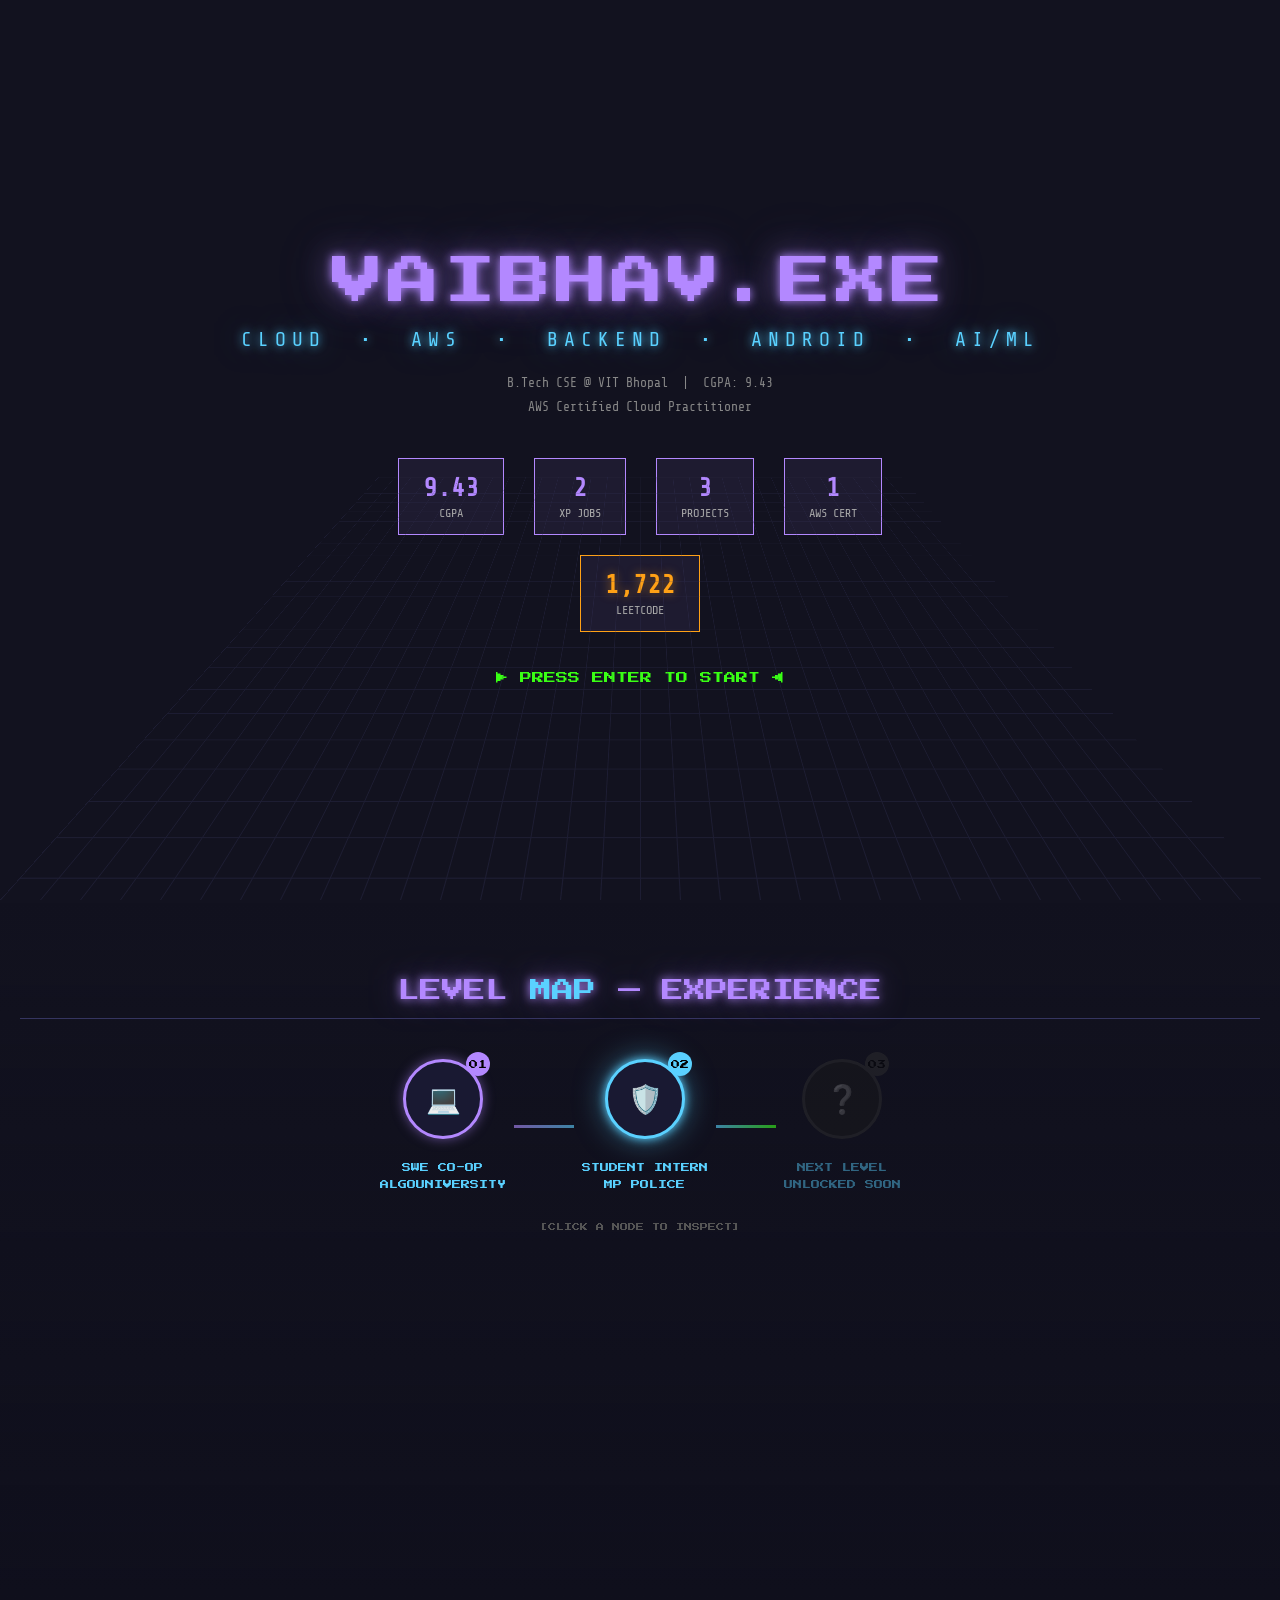
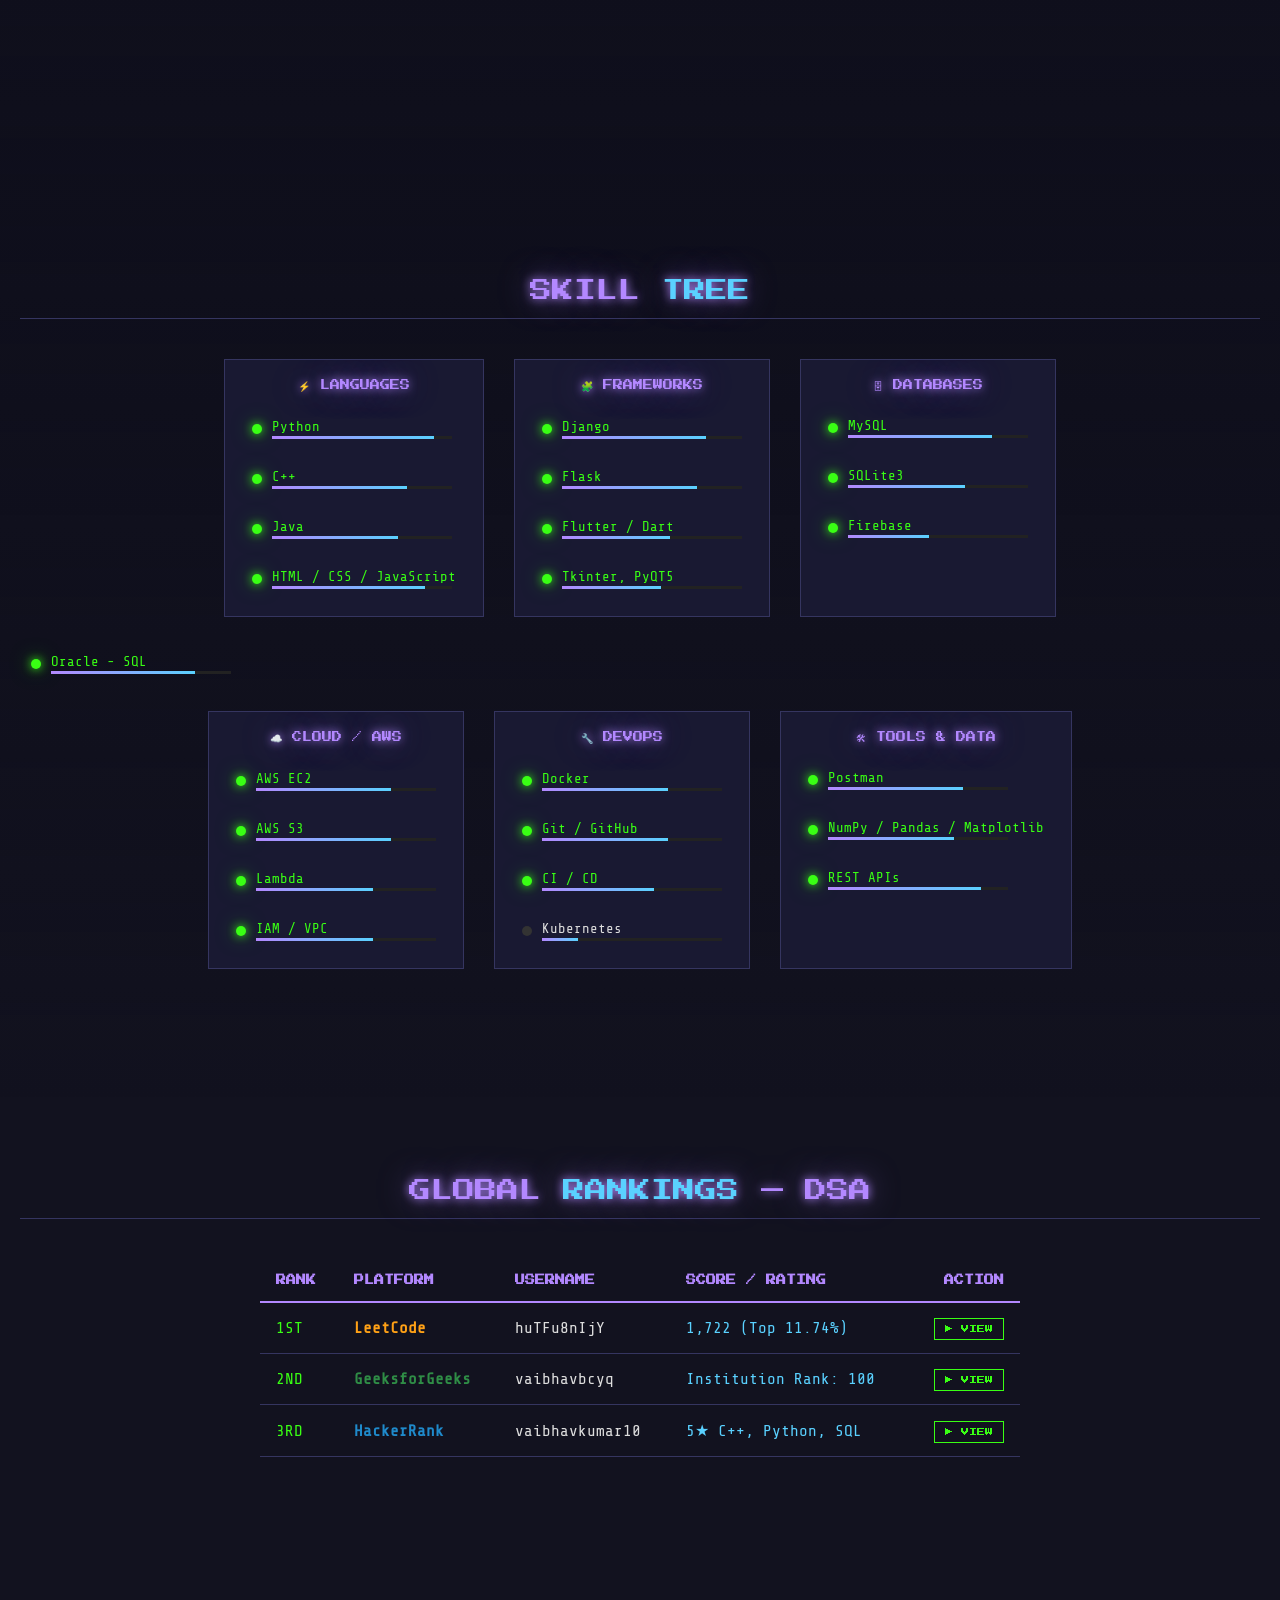
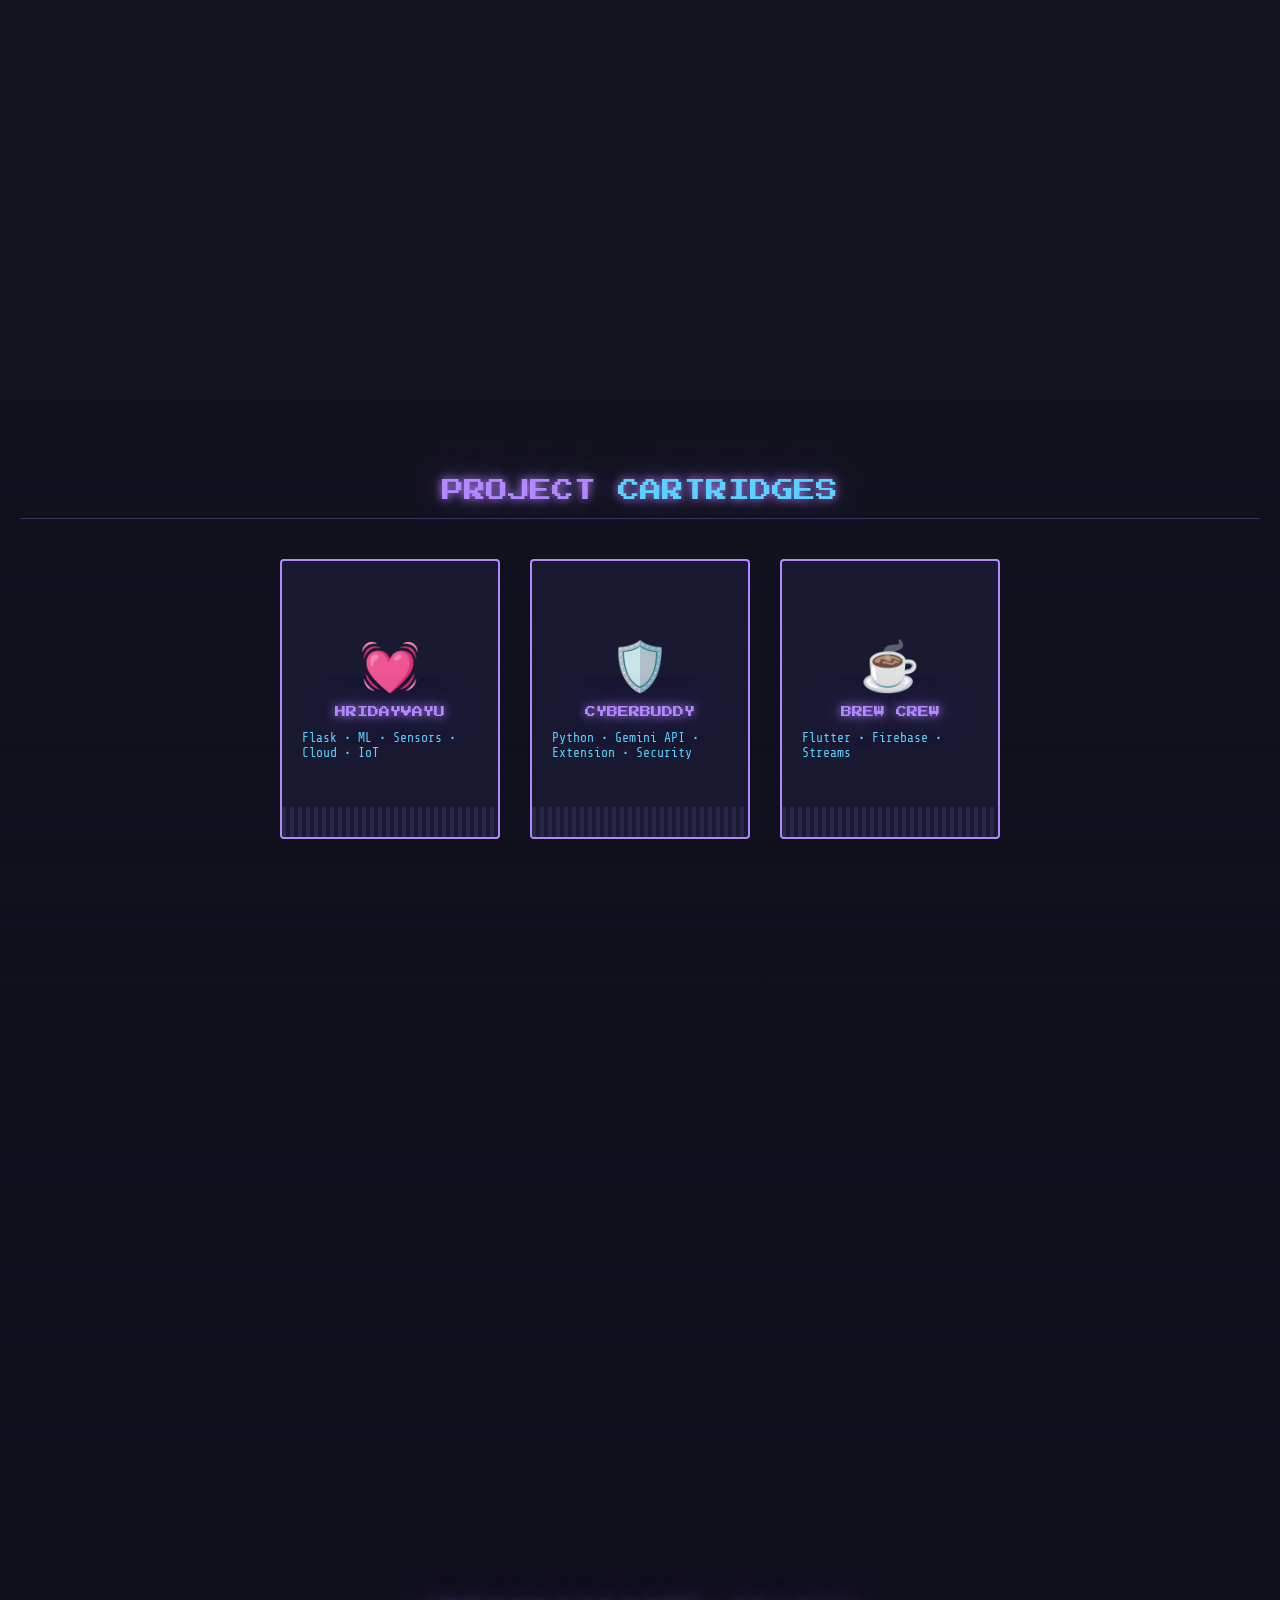
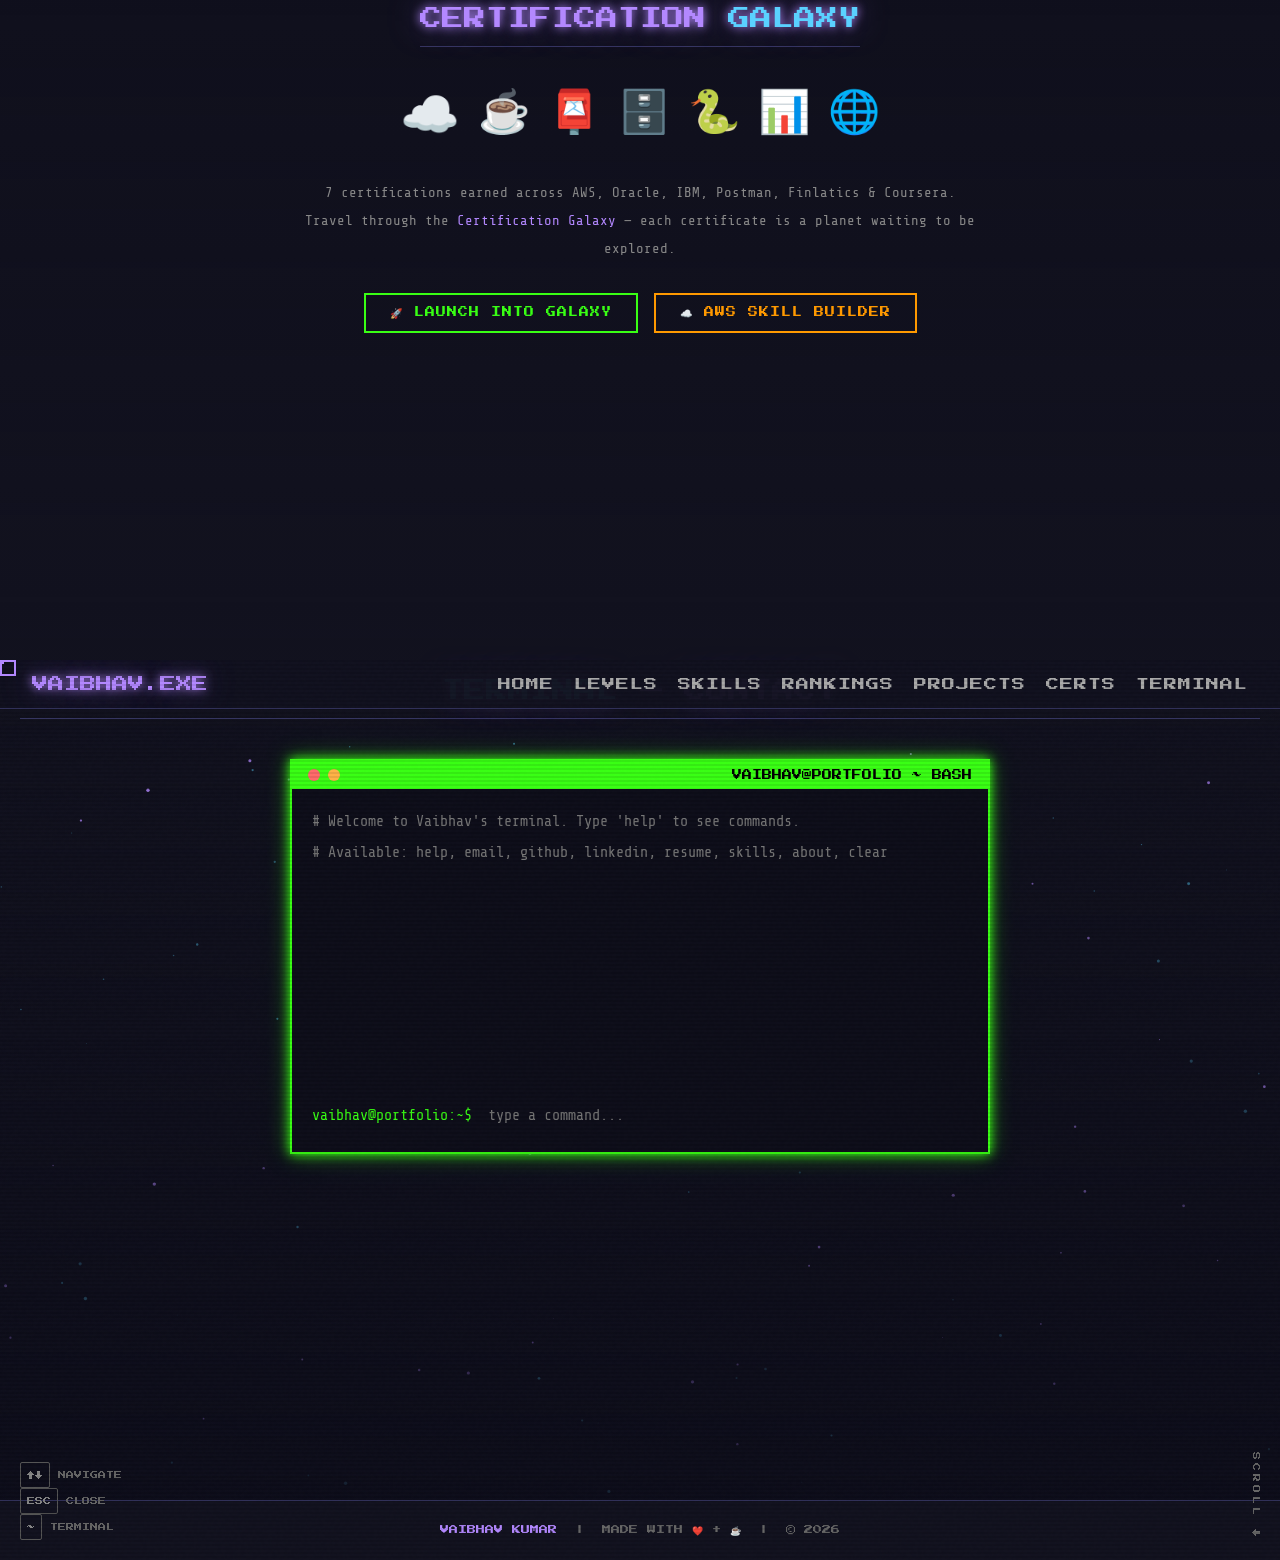
==== index.html @ b215b31f "Update index.html Updated GFG Institute Rank" ====
<!DOCTYPE html>
<html lang="en">

<head>
    <meta charset="UTF-8" />
    <meta name="viewport" content="width=device-width,initial-scale=1.0,viewport-fit=cover" />
    <title>VAIBHAV.EXE | Cloud • AWS • BACKEND • ANDROID • AI/ML</title>
    <meta name="description"
        content="Vaibhav Kumar — AWS Certified Cloud & Security Developer. Retro arcade interactive portfolio." />
    <meta name="author" content="Vaibhav Kumar" />
    <meta property="og:title" content="VAIBHAV.EXE" />
    <meta property="og:description" content="Cloud • AWS • BACKEND • ANDROID • AI/ML" />
    <link rel="icon"
        href="data:image/svg+xml,<svg xmlns='http://www.w3.org/2000/svg' viewBox='0 0 32 32'><rect width='32' height='32' fill='%230a0a0f'/><text y='24' font-size='24' fill='%23b388ff'>V</text></svg>" />
    <link rel="preconnect" href="https://fonts.googleapis.com" />
    <!-- OPT: non-blocking font load (media=print → onload swap) -->
    <link
        href="https://fonts.googleapis.com/css2?family=Press+Start+2P&family=VT323:wght@400&family=Share+Tech+Mono&display=swap"
        rel="stylesheet" media="print" onload="this.media='all'" />
    <noscript>
        <link href="https://fonts.googleapis.com/css2?family=Press+Start+2P&family=Share+Tech+Mono&display=swap"
            rel="stylesheet" />
    </noscript>

    <link rel="stylesheet" href="css/shared.css">
    <link rel="stylesheet" href="css/index.css">

</head>

<body>

    <!-- CUSTOM CURSOR -->
    <div id="cursor"></div>
    <div id="cursor-dot"></div>

    <!-- LOADER -->
    <div id="loader">
        <div class="loader-title">⚡ VAIBHAV.EXE</div>
        <div style="font-family:var(--mono);font-size:12px;color:#555;">Initializing portfolio subsystems...</div>
        <div class="loader-bar-wrap">
            <div class="loader-bar" id="loaderBar"></div>
        </div>
        <div class="loader-text" id="loaderText">Loading kernel...</div>
    </div>

    <!-- STARFIELD -->
    <canvas id="starfield"></canvas>


    <!-- NAV -->
    <nav id="nav" aria-label="Main Navigation">
        <div class="nav-logo">VAIBHAV.EXE</div>
        <div class="nav-links">
            <a href="#hero">HOME</a>
            <a href="#experience">LEVELS</a>
            <a href="#skills">SKILLS</a>
            <a href="#leaderboard">RANKINGS</a>
            <a href="#projects">PROJECTS</a>
            <a href="#certs">CERTS</a>
            <a href="#contact">TERMINAL</a>
        </div>
        <!-- Spaceship toggle (mobile only) -->
        <button id="ship-toggle" class="ship-toggle" aria-label="Open menu" aria-expanded="false">🚀</button>
    </nav>

    <div id="orbital-menu" class="orbital-menu" aria-hidden="true">
        <button class="orbital-close" id="orbital-close" aria-label="Close menu">✕</button>
        <div class="orbital-center">
            <span class="orbital-ship">🚀</span>
            <span class="orbital-ring"></span>
        </div>
        <a href="#hero" class="orbit-link" style="--i:0"><span class="orbit-emoji">🏠</span><span
                class="orbit-label">HOME</span></a>
        <a href="#experience" class="orbit-link" style="--i:1"><span class="orbit-emoji">⭐</span><span
                class="orbit-label">LEVELS</span></a>
        <a href="#skills" class="orbit-link" style="--i:2"><span class="orbit-emoji">🛸</span><span
                class="orbit-label">SKILLS</span></a>

        <a href="#leaderboard" class="orbit-link" style="--i:3"><span class="orbit-emoji">🏅</span><span
                class="orbit-label">RANKINGS</span></a>

        <a href="#projects" class="orbit-link" style="--i:4"><span class="orbit-emoji">🪐</span><span
                class="orbit-label">PROJECTS</span></a>
        <a href="#certs" class="orbit-link" style="--i:5"><span class="orbit-emoji">🏆</span><span
                class="orbit-label">CERTS</span></a>
        <a href="#contact" class="orbit-link" style="--i:6"><span class="orbit-emoji">💻</span><span
                class="orbit-label">TERMINAL</span></a>
    </div>


    <!-- ══════════ HERO ══════════ -->
    <section id="hero" aria-label="Hero">
        <div class="hero-grid"></div>
        <div class="hero-title">VAIBHAV.EXE</div>
        <div class="hero-sub">CLOUD &nbsp;•&nbsp; AWS &nbsp;•&nbsp; BACKEND &nbsp;•&nbsp; ANDROID &nbsp;•&nbsp; AI/ML
        </div>
        <div
            style="font-family:var(--mono);font-size:13px;color:#888;max-width:500px;text-align:center;line-height:1.8;">
            B.Tech CSE @ VIT Bhopal &nbsp;|&nbsp; CGPA: 9.43<br />
            AWS Certified Cloud Practitioner
        </div>
        <div class="hero-stats">
            <div class="stat-box">
                <div class="stat-num">9.43</div>
                <div class="stat-lbl">CGPA</div>
            </div>
            <div class="stat-box">
                <div class="stat-num" id="expCount">2</div>
                <div class="stat-lbl">XP JOBS</div>
            </div>
            <div class="stat-box">
                <div class="stat-num">3</div>
                <div class="stat-lbl">PROJECTS</div>
            </div>
            <div class="stat-box">
                <div class="stat-num">1</div>
                <div class="stat-lbl">AWS CERT</div>
            </div>
        </div>
        <a href="https://leetcode.com/u/huTFu8nIjY/" target="_blank" style="text-decoration: none; color: inherit;">
            <div class="stat-box" style="border-color: #ffa116;">
                <div class="stat-num" style="color: #ffa116; text-shadow: 0 0 10px #ffa11680;">1,722</div>
                <div class="stat-lbl">LEETCODE</div>
            </div>
        </a>
        <div class="hero-prompt">▶ PRESS ENTER TO START ◀</div>
    </section>

    <!-- ══════════ EXPERIENCE ══════════ -->
    <section id="experience" aria-label="Experience">
        <div class="sec-heading">LEVEL <span>MAP</span> — EXPERIENCE</div>
        <div class="level-map reveal">
            <div class="level-node" onclick="openPanel('lvl1')" tabindex="0"
                onkeydown="if(event.key==='Enter')openPanel('lvl1')" aria-label="AlgoUniversity">
                <div class="node-circle" title="AlgoUniversity">
                    💻
                    <div class="node-num">01</div>
                </div>
                <div class="node-label">SWE CO-OP<br />ALGOUNIVERSITY</div>
            </div>
            <div class="level-path"></div>
            <div class="level-node" onclick="openPanel('lvl2')" tabindex="0"
                onkeydown="if(event.key==='Enter')openPanel('lvl2')" aria-label="MP Police">
                <div class="node-circle" style="border-color:var(--blue);box-shadow:var(--glow-b);" title="MP Police">
                    🛡️
                    <div class="node-num" style="background:var(--blue);">02</div>
                </div>
                <div class="node-label">STUDENT INTERN<br />MP POLICE</div>
            </div>
            <div class="level-path" style="background:linear-gradient(90deg,var(--blue),var(--green));"></div>
            <div class="level-node" style="opacity:.45;" aria-label="Future">
                <div class="node-circle" style="border-color:#333;box-shadow:none;filter:grayscale(1);">
                    ❓
                    <div class="node-num" style="background:#333;">03</div>
                </div>
                <div class="node-label">NEXT LEVEL<br />UNLOCKED SOON</div>
            </div>
        </div>
        <p style="text-align:center;margin-top:30px;font-family:var(--pixel);font-size:8px;color:#555;">
            [CLICK A NODE TO INSPECT]
        </p>
    </section>

    <!-- EXPERIENCE PANELS -->
    <div class="exp-panel" id="panel-lvl1" role="dialog" aria-modal="true" aria-label="AlgoUniversity details">
        <div class="panel-box">
            <button class="panel-close" onclick="closePanel('lvl1')" aria-label="Close">✕</button>
            <div class="panel-title">💻 SWE CO-OP</div>
            <div class="panel-co">AlgoUniversity &nbsp;|&nbsp; <span style="color:#555;">Co-operative Education</span>
            </div>
            <div class="panel-body">
                <ul class="exp-list">
                    <li>⚡ Built scalable Online Judge using Django + SQLite3</li>
                    <li>🐳 Containerized with Docker & deployed on AWS EC2</li>
                    <li>🔐 Secure multi-language execution sandbox (Python/C++/Java)</li>
                    <li>📈 100+ daily submissions processed reliably</li>
                    <li>🧠 RBAC + real-time evaluation → 80% grading time reduced</li>
                    <li>🚀 CI/CD with GitHub Actions → 40% faster deployments</li>
                </ul>

                <div class="tech-tags">
                    <span>Django</span>
                    <span>Docker</span>
                    <span>AWS</span>
                    <span>CI/CD</span>
                    <span>Python</span>
                </div>

                <div class="exp-links">
                    <a href="https://oj-project-w5uv.onrender.com/" target="_blank" class="exp-btn live">▶ LIVE DEMO</a>
                    <a href="https://github.com/Vaibhav-Kumar10/OJ-Project" target="_blank" class="exp-btn code">⚡
                        SOURCE</a>
                </div>

            </div>
        </div>
    </div>

    <!-- Panels for experience -->
    <div class="exp-panel" id="panel-lvl2" role="dialog" aria-modal="true" aria-label="MP Police details">
        <div class="panel-box" style="border-color:var(--blue);box-shadow:var(--glow-b);">
            <button class="panel-close" onclick="closePanel('lvl2')" aria-label="Close">✕</button>
            <div class="panel-title">🛡️ STUDENT INTERN</div>
            <div class="panel-co">Madhya Pradesh Police &nbsp;|&nbsp; <span style="color:#555;">Cybersecurity
                    Division</span></div>
            <div class="panel-body">
                <ul class="exp-list">
                    <li>🛡️ Worked with Cyber Crime Cell & Forensic Unit</li>
                    <li>📊 Researched 10+ real-world cyber attack patterns</li>
                    <li>🎤 Conducted security awareness sessions for 300+ students</li>
                    <li>🚨 Covered phishing, SIM swap, ATM fraud prevention</li>
                    <li>🏛️ Exposure to government-scale security operations</li>
                </ul>

                <div class="tech-tags">
                    <span>Cybersecurity</span>
                    <span>Digital Forensics</span>
                    <span>Threat Analysis</span>
                    <span>Awareness Training</span>
                </div>
            </div>
        </div>
    </div>

    <!-- ══════════ SKILLS ══════════ -->
    <section id="skills" aria-label="Skills">
        <div class="sec-heading">SKILL <span>TREE</span></div>
        <div class="skill-tree reveal">


            <!-- ══════════ LANGUAGES ══════════ -->
            <div class="skill-branch">
                <div class="branch-title">⚡ LANGUAGES</div>
                <div class="skill-node unlocked">
                    <div class="s-dot"></div>
                    <div>
                        <div class="s-name">Python</div>
                        <div class="xp-bar">
                            <div class="xp-fill" data-w="90"></div>
                        </div>
                    </div>
                </div>

                <div class="skill-node unlocked">
                    <div class="s-dot"></div>
                    <div>
                        <div class="s-name">C++</div>
                        <div class="xp-bar">
                            <div class="xp-fill" data-w="75"></div>
                        </div>
                    </div>
                </div>

                <div class="skill-node unlocked">
                    <div class="s-dot"></div>
                    <div>
                        <div class="s-name">Java</div>
                        <div class="xp-bar">
                            <div class="xp-fill" data-w="70"></div>
                        </div>
                    </div>
                </div>

                <div class="skill-node unlocked">
                    <div class="s-dot"></div>
                    <div>
                        <div class="s-name">HTML / CSS / JavaScript</div>
                        <div class="xp-bar">
                            <div class="xp-fill" data-w="85"></div>
                        </div>
                    </div>
                </div>
            </div>

            <!-- ══════════ FRAMEWORKS ══════════ -->
            <div class="skill-branch">
                <div class="branch-title">🧩 FRAMEWORKS</div>

                <div class="skill-node unlocked">
                    <div class="s-dot"></div>
                    <div>
                        <div class="s-name">Django</div>
                        <div class="xp-bar">
                            <div class="xp-fill" data-w="80"></div>
                        </div>
                    </div>
                </div>

                <div class="skill-node unlocked">
                    <div class="s-dot"></div>
                    <div>
                        <div class="s-name">Flask</div>
                        <div class="xp-bar">
                            <div class="xp-fill" data-w="75"></div>
                        </div>
                    </div>
                </div>

                <div class="skill-node unlocked">
                    <div class="s-dot"></div>
                    <div>
                        <div class="s-name">Flutter / Dart</div>
                        <div class="xp-bar">
                            <div class="xp-fill" data-w="60"></div>
                        </div>
                    </div>
                </div>

                <div class="skill-node unlocked">
                    <div class="s-dot"></div>
                    <div>
                        <div class="s-name">Tkinter, PyQT5</div>
                        <div class="xp-bar">
                            <div class="xp-fill" data-w="55"></div>
                        </div>
                    </div>
                </div>
            </div>


            <!-- ══════════ DATABASES ══════════ -->
            <div class="skill-branch">
                <div class="branch-title">🗄 DATABASES</div>

                <div class="skill-node unlocked">
                    <div class="s-dot"></div>
                    <div>
                        <div class="s-name">MySQL</div>
                        <div class="xp-bar">
                            <div class="xp-fill" data-w="80"></div>
                        </div>
                    </div>
                </div>

                <div class="skill-node unlocked">
                    <div class="s-dot"></div>
                    <div>
                        <div class="s-name">SQLite3</div>
                        <div class="xp-bar">
                            <div class="xp-fill" data-w="65"></div>
                        </div>
                    </div>
                </div>

                <div class="skill-node unlocked">
                    <div class="s-dot"></div>
                    <div>
                        <div class="s-name">Firebase</div>
                        <div class="xp-bar">
                            <div class="xp-fill" data-w="45"></div>
                        </div>
                    </div>
                </div>
            </div>

            <div class="skill-node unlocked">
                <div class="s-dot"></div>
                <div>
                    <div class="s-name">Oracle - SQL</div>
                    <div class="xp-bar">
                        <div class="xp-fill" data-w="80"></div>
                    </div>
                </div>
            </div>

            <!-- ══════════ CLOUD & AWS ══════════ -->
            <div class="skill-branch">
                <div class="branch-title">☁️ CLOUD / AWS</div>

                <div class="skill-node unlocked">
                    <div class="s-dot"></div>
                    <div>
                        <div class="s-name">AWS EC2</div>
                        <div class="xp-bar">
                            <div class="xp-fill" data-w="75"></div>
                        </div>
                    </div>
                </div>

                <div class="skill-node unlocked">
                    <div class="s-dot"></div>
                    <div>
                        <div class="s-name">AWS S3</div>
                        <div class="xp-bar">
                            <div class="xp-fill" data-w="75"></div>
                        </div>
                    </div>
                </div>

                <div class="skill-node unlocked">
                    <div class="s-dot"></div>
                    <div>
                        <div class="s-name">Lambda</div>
                        <div class="xp-bar">
                            <div class="xp-fill" data-w="65"></div>
                        </div>
                    </div>
                </div>

                <div class="skill-node unlocked">
                    <div class="s-dot"></div>
                    <div>
                        <div class="s-name">IAM / VPC</div>
                        <div class="xp-bar">
                            <div class="xp-fill" data-w="65"></div>
                        </div>
                    </div>
                </div>

            </div>


            <!-- ══════════ DevOps ══════════ -->
            <div class="skill-branch">
                <div class="branch-title">🔧 DEVOPS</div>
                <div class="skill-node unlocked">
                    <div class="s-dot"></div>
                    <div>
                        <div class="s-name">Docker</div>
                        <div class="xp-bar">
                            <div class="xp-fill" data-w="70"></div>
                        </div>
                    </div>
                </div>

                <div class="skill-node unlocked">
                    <div class="s-dot"></div>
                    <div>
                        <div class="s-name">Git / GitHub</div>
                        <div class="xp-bar">
                            <div class="xp-fill" data-w="70"></div>
                        </div>
                    </div>
                </div>

                <div class="skill-node unlocked">
                    <div class="s-dot"></div>
                    <div>
                        <div class="s-name">CI / CD</div>
                        <div class="xp-bar">
                            <div class="xp-fill" data-w="62"></div>
                        </div>
                    </div>
                </div>

                <div class="skill-node locked">
                    <div class="s-dot"></div>
                    <div>
                        <div class="s-name">Kubernetes</div>
                        <div class="xp-bar">
                            <div class="xp-fill" data-w="20"></div>
                        </div>
                    </div>
                </div>
            </div>


            <!-- ══════════ TOOLS & DATA ══════════ -->
            <div class="skill-branch">
                <div class="branch-title">🛠 TOOLS & DATA</div>

                <div class="skill-node unlocked">
                    <div class="s-dot"></div>
                    <div>
                        <div class="s-name">Postman</div>
                        <div class="xp-bar">
                            <div class="xp-fill" data-w="75"></div>
                        </div>
                    </div>
                </div>

                <div class="skill-node unlocked">
                    <div class="s-dot"></div>
                    <div>
                        <div class="s-name">NumPy / Pandas / Matplotlib</div>
                        <div class="xp-bar">
                            <div class="xp-fill" data-w="70"></div>
                        </div>
                    </div>
                </div>

                <div class="skill-node unlocked">
                    <div class="s-dot"></div>
                    <div>
                        <div class="s-name">REST APIs</div>
                        <div class="xp-bar">
                            <div class="xp-fill" data-w="85"></div>
                        </div>
                    </div>
                </div>
            </div>

        </div>
    </section>

    <!-- ══════════ LEADERBOARD ══════════ -->
    <section id="leaderboard" aria-label="Coding Profiles">
        <div class="sec-heading">GLOBAL <span>RANKINGS</span> — DSA</div>
        <div class="reveal"
            style="display: flex; justify-content: center; max-width: 800px; margin: 0 auto; padding: 0 20px;">
            <table class="leaderboard-table">
                <thead>
                    <tr>
                        <th>RANK</th>
                        <th>PLATFORM</th>
                        <th>USERNAME</th>
                        <th>SCORE / RATING</th>
                        <th style="text-align: right;">ACTION</th>
                    </tr>
                </thead>
                <tbody>
                    <tr>
                        <td data-label="RANK" class="rank">1ST</td>
                        <td data-label="PLATFORM" style="font-weight: bold; color: #ffa116;">LeetCode</td>
                        <td data-label="USERNAME" style="color: #ddd;">huTFu8nIjY</td>
                        <td data-label="SCORE" style="color: var(--blue);">1,722 (Top 11.74%)</td>
                        <td data-label="ACTION" class="action-cell">
                            <a href="https://leetcode.com/u/huTFu8nIjY/" target="_blank" class="view-btn">▶ VIEW</a>
                        </td>
                    </tr>

                    <tr>
                        <td data-label="RANK" class="rank">2ND</td>
                        <td data-label="PLATFORM" style="font-weight: bold; color: #2f8d46;">GeeksforGeeks</td>
                        <td data-label="USERNAME" style="color: #ddd;">vaibhavbcyq</td>
                        <td data-label="SCORE" style="color: var(--blue);">Institution Rank: 100</td>
                        <td data-label="ACTION" class="action-cell">
                            <a href="https://www.geeksforgeeks.org/profile/vaibhavbcyq?tab=activity" target="_blank"
                                class="view-btn">▶ VIEW</a>
                        </td>
                    </tr>

                    <tr>
                        <td data-label="RANK" class="rank">3RD</td>
                        <td data-label="PLATFORM" style="font-weight: bold; color: #1f8acb;">HackerRank</td>
                        <td data-label="USERNAME" style="color: #ddd;">vaibhavkumar10</td>
                        <td data-label="SCORE" style="color: var(--blue);">5★ C++, Python, SQL</td>
                        <td data-label="ACTION" class="action-cell">
                            <a href="https://www.hackerrank.com/profile/vaibhav_23bce101" target="_blank"
                                class="view-btn">▶
                                VIEW</a>
                        </td>
                    </tr>

                    <!-- 
                    <tr>
                        <td data-label="RANK" class="rank">4TH</td>
                        <td data-label="PLATFORM" style="font-weight: bold; color: #5B4638;">CodeChef</td>
                        <td data-label="USERNAME" style="color: #ddd;">vaibhavkumar10</td>
                        <td data-label="SCORE" style="color: var(--blue);">1★ (1262+)</td>
                        <td data-label="ACTION" class="action-cell">
                            <a href="https://www.codechef.com/users/vaibhavkumar10" target="_blank" class="view-btn">▶
                                VIEW</a>
                        </td>
                    </tr>
                    -->

                    <!-- 
                        <tr style="border-bottom: 1px solid var(--border); transition: background 0.2s;"
                            onmouseover="this.style.background='rgba(90,209,255,0.08)'"
                            onmouseout="this.style.background='transparent'">
                            <td style="padding: 16px; color: var(--green);">2ND</td>
                            <td style="padding: 16px; font-weight: bold; color: #1f8acb;">Codeforces</td>
                            <td style="padding: 16px; color: #ddd;">Vaibhav...</td>
                            <td style="padding: 16px; color: var(--blue);">Newbie (969)</td>
                            <td style="padding: 16px; text-align: right;"><a href="https://codeforces.com/profile/VaibhavKumar10
                            " target="_blank" style="color: var(--green); text-decoration: none; font-family: var(--pixel); font-size: 8px; border: 1px solid var(--green); padding: 4px 8px;">▶
                                    VIEW</a></td>
                        </tr>
                    -->

                </tbody>
            </table>
        </div>
    </section>


    <!-- ══════════ PROJECTS ══════════ -->
    <section id="projects" aria-label="Projects">
        <div class="sec-heading">PROJECT <span>CARTRIDGES</span></div>
        <div class="cartridges reveal">

            <!-- HRIDAYVAYU -->
            <div class="cartridge" aria-label="HridayVayu project">
                <div class="cart-inner">
                    <div class="cart-front">
                        <div class="cart-icon">💓</div>
                        <div class="cart-name">HRIDAYVAYU</div>
                        <div class="cart-tech">Flask • ML • Sensors • Cloud • IoT</div>
                    </div>
                    <div class="cart-back">
                        <div class="cart-name">HRIDAYVAYU</div>
                        <div class="cart-desc">
                            ML-powered asthma risk prediction system integrating live sensor data.
                            Achieved 87% accuracy and reduced alert latency by 30% with real-time analytics pipeline.
                        </div>
                        <!-- <a href="https://github.com/Vaibhav-Kumar10" class="cart-link" target="_blank" rel="noopener">
                            ▶ VIEW CODE
                        </a> -->
                    </div>
                </div>
            </div>


            <!-- CYBERBUDDY -->
            <div class="cartridge" aria-label="CyberBuddy project">
                <div class="cart-inner">
                    <div class="cart-front">
                        <div class="cart-icon">🛡️</div>
                        <div class="cart-name">CYBERBUDDY</div>
                        <div class="cart-tech">Python • Gemini API • Extension • Security</div>
                    </div>
                    <div class="cart-back">
                        <div class="cart-name">CYBERBUDDY</div>
                        <div class="cart-desc">
                            AI-powered Chrome extension that detects phishing URLs in real time
                            using Google Gemini API and ML classification to protect users from cyber threats.
                        </div>
                        <a href="https://github.com/Vaibhav-Kumar10" class="cart-link" target="_blank" rel="noopener"
                            aria-label="View CyberBuddy source code on GitHub">
                            ▶ VIEW CODE
                        </a>
                    </div>
                </div>
            </div>


            <!-- BREW CREW -->
            <div class="cartridge" aria-label="Brew Crew project">
                <div class="cart-inner">
                    <div class="cart-front">
                        <div class="cart-icon">☕</div>
                        <div class="cart-name">BREW CREW</div>
                        <div class="cart-tech">Flutter • Firebase • Streams</div>
                    </div>
                    <div class="cart-back">
                        <div class="cart-name">BREW CREW</div>
                        <div class="cart-desc">
                            Real-time cloud-based coffee shop app using Firebase Auth + Firestore streams.
                            Event-driven architecture with live sync, layered state management, and reactive UI updates.
                        </div>
                        <a href="https://github.com/Vaibhav-Kumar10/Coffee-App" class="cart-link" target="_blank"
                            rel="noopener" aria-label="View Brew Crew source code on GitHub">
                            ▶ VIEW CODE
                        </a>
                    </div>
                </div>
            </div>

        </div>
    </section>


    <!-- ══════════ CERTIFICATIONS TEASER ══════════ -->
    <section id="certs" aria-label="Certifications"
        style="display:flex;flex-direction:column;align-items:center;justify-content:center;text-align:center;">
        <div class="sec-heading">CERTIFICATION <span>GALAXY</span></div>
        <div class="reveal" style="max-width:680px;width:100%;">

            <!-- Mini planet preview row -->
            <div style="display:flex;justify-content:center;gap:18px;flex-wrap:wrap;margin-bottom:36px;">
                <div style="font-size:48px;animation:certFloat 3s ease-in-out infinite;" title="AWS">☁️</div>
                <div style="font-size:42px;animation:certFloat 3s ease-in-out infinite;animation-delay:.4s;"
                    title="Oracle">☕</div>
                <div style="font-size:42px;animation:certFloat 3s ease-in-out infinite;animation-delay:.8s;"
                    title="Postman">📮</div>
                <div style="font-size:42px;animation:certFloat 3s ease-in-out infinite;animation-delay:1.2s;"
                    title="IBM SQL">🗄️</div>
                <div style="font-size:42px;animation:certFloat 3s ease-in-out infinite;animation-delay:1.6s;"
                    title="IBM Python">🐍</div>
                <div style="font-size:42px;animation:certFloat 3s ease-in-out infinite;animation-delay:2s;"
                    title="Finlatics">📊</div>
                <div style="font-size:42px;animation:certFloat 3s ease-in-out infinite;animation-delay:2.4s;"
                    title="Coursera">🌐</div>
            </div>

            <div style="font-family:var(--mono);font-size:14px;color:#888;line-height:2;margin-bottom:30px;">
                7 certifications earned across AWS, Oracle, IBM, Postman, Finlatics &amp; Coursera.<br />
                Travel through the <span style="color:var(--purple);">Certification Galaxy</span> — each certificate is
                a planet waiting to be explored.
            </div>

            <div style="display:flex;justify-content:center;gap:16px;flex-wrap:wrap;">
                <a href="certifications.html"
                    style="font-family:var(--pixel);font-size:10px;color:var(--green);border:2px solid var(--green);padding:12px 24px;text-decoration:none;letter-spacing:1px;transition:.2s;display:inline-block;"
                    onmouseover="this.style.background='var(--green)';this.style.color='#000';"
                    onmouseout="this.style.background='transparent';this.style.color='var(--green)';"
                    aria-label="Explore Certification Galaxy">
                    🚀 LAUNCH INTO GALAXY
                </a>

                <a href="https://skillsprofile.skillbuilder.aws/user/VaibhavKumar/certification-badges" target="_blank"
                    style="font-family:var(--pixel);font-size:10px;color:#ff9900;border:2px solid #ff9900;padding:12px 24px;text-decoration:none;letter-spacing:1px;transition:.2s;display:inline-block;"
                    onmouseover="this.style.background='#ff9900';this.style.color='#000';"
                    onmouseout="this.style.background='transparent';this.style.color='#ff9900';">
                    ☁️ AWS SKILL BUILDER
                </a>
            </div>

        </div>
    </section>
    <style>
        @keyframes certFloat {

            0%,
            100% {
                transform: translateY(0px) rotate(0deg);
            }

            50% {
                transform: translateY(-12px) rotate(5deg);
            }
        }
    </style>

    <!-- ══════════ CONTACT TERMINAL ══════════ -->
    <section id="contact" aria-label="Contact Terminal">
        <div class="sec-heading"><span>TERMINAL</span> — CONTACT</div>
        <div class="reveal">
            <div class="terminal" role="region" aria-label="Interactive terminal">
                <div class="term-header">
                    <div class="term-dot" style="background:#ff6b6b;"></div>
                    <div class="term-dot" style="background:#ffb347;"></div>
                    <div class="term-dot" style="background:#39ff14;"></div>
                    <div class="term-title">VAIBHAV@PORTFOLIO ~ BASH</div>
                </div>
                <div class="term-body" id="termBody">
                    <div class="term-line comment"># Welcome to Vaibhav's terminal. Type 'help' to see commands.</div>
                    <div class="term-line comment"># Available: help, email, github, linkedin, resume, skills, about,
                        clear</div>
                </div>
                <div class="term-input-row">
                    <span class="term-prompt">vaibhav@portfolio:~$&nbsp;</span>
                    <input type="text" id="term-input" placeholder="type a command..." aria-label="Terminal input"
                        autocomplete="off" spellcheck="false" />
                </div>
            </div>
        </div>
    </section>

    <!-- FOOTER -->
    <footer>
        <span>VAIBHAV KUMAR</span> &nbsp;|&nbsp; MADE WITH ❤️ + ☕ &nbsp;|&nbsp; © 2026
    </footer>

    <!-- SCROLL HINT -->
    <div class="scroll-hint" aria-hidden="true">SCROLL ↓</div>

    <!-- KEY HINTS -->
    <div class="key-hint" aria-hidden="true">
        <span class="key">↑↓</span> NAVIGATE<br />
        <span class="key">ESC</span> CLOSE<br />
        <span class="key">~</span> TERMINAL
    </div>

    <script src="js/shared.js"></script>
    <script src="js/index.js"></script>

</body>


</html>
---- css/shared.css ----
/* ══════════════════════════════════════════════════════════════
   shared.css — Common styles used by both index.html and
   certifications.html (variables, reset, cursor, nav, orbital
   menu, footer, scrollbar, accessibility).
   ══════════════════════════════════════════════════════════════ */

/* ─── CSS Variables ─── */
:root {
    --black: #12121f;
    --purple: #b388ff;
    --blue: #5ad1ff;
    --red: #ff6b6b;
    --green: #39ff14;
    --dark: #151530;
    --card: #191932;
    --border: #353560;
    --glow-p: 0 0 10px #b388ff, 0 0 30px #b388ff80;
    --glow-b: 0 0 10px #5ad1ff, 0 0 30px #5ad1ff80;
    --glow-g: 0 0 10px #39ff14, 0 0 20px #39ff1480;
    --pixel: 'Press Start 2P', monospace;
    --mono: 'Share Tech Mono', monospace;
}

/* ─── Reset ─── */
* {
    margin: 0;
    padding: 0;
    box-sizing: border-box;
}

html {
    scroll-behavior: smooth;
}

body {
    background: var(--black);
    color: #eeeeff;
    font-family: var(--mono);
    font-size: 16px;
    overflow-x: hidden;
    cursor: none;
}

/* ─── Custom Cursor ─── */
#cursor {
    position: fixed;
    top: 0;
    left: 0;
    width: 16px;
    height: 16px;
    border: 2px solid var(--purple);
    pointer-events: none;
    z-index: 9999;
    transition: transform .08s linear;
    image-rendering: pixelated;
    will-change: transform;
}

#cursor-dot {
    position: fixed;
    top: 0;
    left: 0;
    width: 4px;
    height: 4px;
    background: var(--purple);
    pointer-events: none;
    z-index: 9999;
    will-change: transform;
}

/* ─── Scanlines overlay ─── */
body::before {
    content: '';
    position: fixed;
    inset: 0;
    background: repeating-linear-gradient(0deg, transparent, transparent 2px,
            rgba(0, 0, 0, .08) 2px, rgba(0, 0, 0, .08) 4px);
    pointer-events: none;
    z-index: 9990;
    animation: scanScroll 8s linear infinite;
}

@keyframes scanScroll {
    from {
        background-position: 0 0;
    }

    to {
        background-position: 0 100%;
    }
}

/* ─── Noise texture overlay ─── */
body::after {
    content: '';
    position: fixed;
    inset: 0;
    background-image: url("data:image/svg+xml,%3Csvg viewBox='0 0 256 256' xmlns='http://www.w3.org/2000/svg'%3E%3Cfilter id='noise'%3E%3CfeTurbulence type='fractalNoise' baseFrequency='0.9' numOctaves='4' stitchTiles='stitch'/%3E%3C/filter%3E%3Crect width='100%25' height='100%25' filter='url(%23noise)' opacity='0.03'/%3E%3C/svg%3E");
    pointer-events: none;
    z-index: 9989;
    opacity: .4;
}

/* ─── Starfield canvas ─── */
#starfield {
    position: fixed;
    inset: 0;
    z-index: 0;
    pointer-events: none;
}

/* ─── Navigation bar ─── */
#nav {
    position: fixed;
    top: 0;
    left: 0;
    right: 0;
    z-index: 500;
    display: flex;
    justify-content: space-between;
    align-items: center;
    padding: 16px 32px;
    background: rgba(18, 18, 31, .97);
    border-bottom: 1px solid var(--border);
    contain: layout paint;
}

.nav-logo {
    font-family: var(--pixel);
    font-size: clamp(12px, 1.4vw, 16px);
    color: var(--purple);
    text-shadow: var(--glow-p);
    text-decoration: none;
    cursor: pointer;
}

.nav-links {
    display: flex;
    gap: 20px;
    align-items: center;
}

.nav-links a {
    font-family: var(--pixel);
    font-size: clamp(10px, 1.1vw, 13px);
    color: #aaa;
    text-decoration: none;
    transition: color .2s, text-shadow .2s;
    letter-spacing: 1px;
}

.nav-links a:hover {
    color: var(--blue);
    text-shadow: var(--glow-b);
}

.nav-links a.active {
    color: var(--purple);
    text-shadow: var(--glow-p);
}

/* ─── Shared keyframes ─── */
@keyframes flicker {

    0%,
    95%,
    100% {
        opacity: 1;
    }

    96%,
    98% {
        opacity: .3;
    }
}

@keyframes blink {
    50% {
        opacity: 0;
    }
}

/* ─── Footer ─── */
footer {
    text-align: center;
    padding: 24px;
    border-top: 1px solid var(--border);
    font-family: var(--pixel);
    font-size: 9px;
    color: #666;
    background: var(--black);
    position: relative;
    z-index: 1;
}

footer span {
    color: var(--purple);
}

footer a {
    color: var(--blue);
    text-decoration: none;
}

footer a:hover {
    text-shadow: var(--glow-b);
}

/* ─── Reveal animation (used by both pages) ─── */
.reveal {
    opacity: 0;
    transform: translateY(30px);
    transition: all .6s ease;
}

.reveal.visible {
    opacity: 1;
    transform: translateY(0);
}

/* ─── Scrollbar ─── */
::-webkit-scrollbar {
    width: 6px;
}

::-webkit-scrollbar-track {
    background: var(--black);
}

::-webkit-scrollbar-thumb {
    background: var(--border);
}

::-webkit-scrollbar-thumb:hover {
    background: var(--purple);
}

/* ══════════════════════════════════════════════════════════════
   SPACESHIP TOGGLE (mobile only)
   ══════════════════════════════════════════════════════════════ */
.ship-toggle {
    display: none;
    /* shown via @media below */
    background: none;
    border: 2px solid var(--purple);
    color: var(--purple);
    font-size: 22px;
    padding: 4px 10px;
    cursor: pointer;
    border-radius: 4px;
    transition: transform .25s, box-shadow .25s;
    position: relative;
    z-index: 501;
    line-height: 1;
}

.ship-toggle:hover,
.ship-toggle:focus-visible {
    transform: scale(1.15) rotate(-8deg);
    box-shadow: var(--glow-p);
    outline: none;
}

.ship-toggle[aria-expanded="true"] {
    box-shadow: var(--glow-p);
}

/* ══════════════════════════════════════════════════════════════
   ORBITAL MENU OVERLAY (mobile full-screen nav)
   ══════════════════════════════════════════════════════════════ */
.orbital-menu {
    position: fixed;
    inset: 0;
    z-index: 900;
    background: radial-gradient(ellipse at center,
            rgba(18, 18, 31, .97) 0%,
            rgba(10, 10, 15, .99) 100%);
    display: flex;
    align-items: center;
    justify-content: center;
    opacity: 0;
    visibility: hidden;
    transition: opacity .35s ease, visibility .35s;
}

.orbital-menu.open {
    opacity: 1;
    visibility: visible;
}

.orbital-close {
    position: absolute;
    top: 24px;
    right: 28px;
    background: none;
    border: 2px solid var(--red);
    color: var(--red);
    font-size: 18px;
    width: 40px;
    height: 40px;
    border-radius: 50%;
    cursor: pointer;
    font-family: var(--pixel);
    transition: transform .2s, box-shadow .2s;
    z-index: 910;
    display: flex;
    align-items: center;
    justify-content: center;
}

.orbital-close:hover {
    transform: scale(1.2) rotate(90deg);
    box-shadow: 0 0 20px var(--red);
}

.orbital-center {
    position: absolute;
    display: flex;
    align-items: center;
    justify-content: center;
}

.orbital-ship {
    font-size: 48px;
    filter: drop-shadow(0 0 20px var(--purple));
    animation: shipPulse 2s ease-in-out infinite;
    z-index: 2;
}

@keyframes shipPulse {

    0%,
    100% {
        transform: scale(1);
        filter: drop-shadow(0 0 20px var(--purple));
    }

    50% {
        transform: scale(1.08);
        filter: drop-shadow(0 0 35px var(--blue));
    }
}

.orbital-ring {
    position: absolute;
    width: 260px;
    height: 260px;
    border: 1px solid rgba(179, 136, 255, .15);
    border-radius: 50%;
    animation: ringRotate 12s linear infinite;
}

@keyframes ringRotate {
    to {
        transform: rotate(360deg);
    }
}

/* Orbit links: positioned using CSS custom property --i as angle index */
.orbit-link {
    position: absolute;
    text-decoration: none;
    display: flex;
    flex-direction: column;
    align-items: center;
    gap: 6px;
    /* transform: rotate(calc(var(--i) * 60deg)) translateX(0) rotate(calc(var(--i) * -60deg)) scale(0); */
    transform: rotate(calc(var(--i) * 51.4deg)) translateX(0) rotate(calc(var(--i) * -51.4deg)) scale(0);
    opacity: 0;
    transition: transform .45s cubic-bezier(.34, 1.56, .64, 1), opacity .3s ease;
    transition-delay: calc(var(--i) * 70ms);
}

/* .orbital-menu.open .orbit-link {
    transform: rotate(calc(var(--i) * 60deg)) translateX(130px) rotate(calc(var(--i) * -60deg)) scale(1);
    opacity: 1;
} */

.orbital-menu.open .orbit-link {
    transform: rotate(calc(var(--i) * 51.4deg)) translateX(130px) rotate(calc(var(--i) * -51.4deg)) scale(1);
    opacity: 1;
}

.orbit-emoji {
    font-size: 36px;
    display: flex;
    align-items: center;
    justify-content: center;
    width: 64px;
    height: 64px;
    border-radius: 50%;
    background: rgba(179, 136, 255, .08);
    border: 2px solid rgba(179, 136, 255, .25);
    transition: transform .25s, border-color .25s, box-shadow .25s;
}

.orbit-link:hover .orbit-emoji,
.orbit-link:focus .orbit-emoji {
    transform: scale(1.2);
    border-color: var(--blue);
    box-shadow: 0 0 25px rgba(90, 209, 255, .5);
}

.orbit-label {
    font-family: var(--pixel);
    font-size: 7px;
    color: var(--blue);
    letter-spacing: 1px;
    text-shadow: 0 0 10px rgba(90, 209, 255, .4);
    opacity: 0;
    transform: translateY(-4px);
    transition: opacity .2s, transform .2s;
}

.orbit-link:hover .orbit-label,
.orbit-link:focus .orbit-label {
    opacity: 1;
    transform: translateY(0);
}

/* ══════════════════════════════════════════════════════════════
   RESPONSIVE — shared breakpoints
   ══════════════════════════════════════════════════════════════ */
@media (max-width: 768px) {
    .nav-links {
        display: none;
    }

    .ship-toggle {
        display: flex;
    }

    #nav {
        padding: 12px 16px;
    }

    /* Smaller orbit on compact screens */
    .orbital-ring {
        width: 200px;
        height: 200px;
    }

    /* .orbital-menu.open .orbit-link {
        transform: rotate(calc(var(--i) * 60deg)) translateX(105px) rotate(calc(var(--i) * -60deg)) scale(1);
    } */

    .orbital-menu.open .orbit-link {
        transform: rotate(calc(var(--i) * 51.4deg)) translateX(105px) rotate(calc(var(--i) * -51.4deg)) scale(1);
    }

    /* Larger touch targets */
    .orbit-emoji {
        width: 60px;
        height: 60px;
        font-size: 30px;
    }

    /* Always show labels on mobile (no hover state on touch) */
    .orbit-label {
        opacity: 1;
        transform: translateY(0);
    }
}

/* ─── Reduced motion a11y ─── */
@media (prefers-reduced-motion: reduce) {

    *,
    *::before,
    *::after {
        animation-duration: 0.01ms !important;
        animation-iteration-count: 1 !important;
        transition-duration: 0.01ms !important;
    }

    #starfield {
        display: none;
    }

    body::before {
        animation: none;
    }
}
---- css/index.css ----
/* ══════════════════════════════════════════════════════════════
   index.css — Styles specific to index.html only.
   Requires: css/shared.css loaded first.
   ══════════════════════════════════════════════════════════════ */

/* ─── Loader ─── */
#loader {
    position: fixed;
    inset: 0;
    background: var(--black);
    z-index: 9000;
    display: flex;
    flex-direction: column;
    align-items: center;
    justify-content: center;
    gap: 30px;
}

.loader-title {
    font-family: var(--pixel);
    font-size: clamp(14px, 3vw, 24px);
    color: var(--purple);
    text-shadow: var(--glow-p);
    animation: flicker 2s infinite;
}

.loader-bar-wrap {
    width: 320px;
    height: 20px;
    border: 2px solid var(--purple);
    padding: 3px;
}

.loader-bar {
    height: 100%;
    background: linear-gradient(90deg, var(--purple), var(--blue));
    width: 0%;
    transition: width .05s;
}

.loader-text {
    font-family: var(--mono);
    font-size: 14px;
    color: var(--green);
    min-height: 20px;
}

/* ─── Sections ─── */
section {
    min-height: 100vh;
    position: relative;
    z-index: 1;
    padding: 80px 20px 40px;
}

/* ─── Hero ─── */
#hero {
    display: flex;
    flex-direction: column;
    align-items: center;
    justify-content: center;
    text-align: center;
    gap: 20px;
}

.hero-grid {
    position: absolute;
    inset: 0;
    background-image:
        linear-gradient(var(--border) 1px, transparent 1px),
        linear-gradient(90deg, var(--border) 1px, transparent 1px);
    background-size: 40px 40px;
    opacity: .3;
    transform: perspective(600px) rotateX(40deg) scaleY(1.5);
    transform-origin: bottom;
    pointer-events: none;
}

.hero-title {
    font-family: var(--pixel);
    font-size: clamp(20px, 5vw, 52px);
    color: var(--purple);
    text-shadow: var(--glow-p), 0 0 60px #b388ff40;
    animation: flicker 3s infinite;
    letter-spacing: 4px;
    will-change: transform;
}

.hero-sub {
    font-family: var(--mono);
    font-size: clamp(14px, 2.2vw, 20px);
    color: var(--blue);
    text-shadow: var(--glow-b);
    letter-spacing: 6px;
    will-change: transform;
}

.hero-prompt {
    font-family: var(--pixel);
    font-size: 12px;
    color: var(--green);
    animation: blink 1s step-end infinite;
    margin-top: 20px;
}

.hero-stats {
    display: flex;
    gap: 30px;
    margin-top: 20px;
    flex-wrap: wrap;
    justify-content: center;
}

.stat-box {
    border: 1px solid var(--purple);
    padding: 14px 24px;
    text-align: center;
    background: rgba(179, 136, 255, .08);
    transition: all .3s;
    font-family: var(--mono);
}

.stat-box:hover {
    background: rgba(179, 136, 255, .15);
    box-shadow: var(--glow-p);
}

.stat-num {
    color: var(--purple);
    font-size: 26px;
    font-weight: bold;
}

.stat-lbl {
    font-size: 12px;
    color: #aaa;
    margin-top: 4px;
}

/* ─── Section heading ─── */
.sec-heading {
    font-family: var(--pixel);
    font-size: clamp(14px, 2.8vw, 22px);
    color: var(--purple);
    text-shadow: var(--glow-p);
    margin-bottom: 40px;
    text-align: center;
    border-bottom: 1px solid var(--border);
    padding-bottom: 16px;
}

.sec-heading span {
    color: var(--blue);
}

/* ─── Experience Level Map ─── */
#experience {
    background: linear-gradient(180deg, transparent, rgba(13, 13, 26, .6));
}

.level-map {
    display: flex;
    align-items: center;
    justify-content: center;
    gap: 0;
    flex-wrap: wrap;
    margin-top: 20px;
}

.level-path {
    width: 60px;
    height: 3px;
    background: linear-gradient(90deg, var(--purple), var(--blue));
    opacity: .6;
    flex-shrink: 0;
}

.level-node {
    position: relative;
    display: flex;
    flex-direction: column;
    align-items: center;
    gap: 16px;
    cursor: pointer;
    padding: 0 8px;
}

.node-circle {
    width: 80px;
    height: 80px;
    border: 3px solid var(--purple);
    border-radius: 50%;
    background: var(--card);
    display: flex;
    align-items: center;
    justify-content: center;
    font-size: 28px;
    transition: transform .3s, box-shadow .3s;
    box-shadow: 0 0 12px #b388ff80;
    position: relative;
    will-change: transform;
}

.node-circle:hover {
    transform: scale(1.15);
    box-shadow: 0 0 30px var(--purple);
}

.node-label {
    font-family: var(--pixel);
    font-size: 9px;
    color: var(--blue);
    text-align: center;
    max-width: 160px;
    line-height: 1.9;
    margin-top: 4px;
}

.node-num {
    position: absolute;
    top: -10px;
    right: -10px;
    width: 24px;
    height: 24px;
    background: var(--purple);
    border-radius: 50%;
    font-family: var(--pixel);
    font-size: 9px;
    color: #000;
    display: flex;
    align-items: center;
    justify-content: center;
}

/* ─── Experience Panel Modal ─── */
.exp-panel {
    position: fixed;
    inset: 0;
    z-index: 800;
    align-items: center;
    justify-content: center;
    background: rgba(0, 0, 0, .8);
    backdrop-filter: blur(6px);
    display: none;
}

.exp-panel.open {
    display: flex;
}

.panel-box {
    width: min(900px, 92vw);
    max-height: 75vh;
    overflow-y: auto;
    background: var(--card);
    border: 3px solid var(--purple);
    padding: 36px 40px;
    position: relative;
    box-shadow: var(--glow-p);
    transform: scale(1.05);
}

.panel-close {
    position: absolute;
    top: 12px;
    right: 16px;
    background: none;
    border: none;
    color: var(--red);
    font-family: var(--pixel);
    font-size: 14px;
    cursor: pointer;
}

.panel-title {
    font-family: var(--pixel);
    font-size: 15px;
    color: var(--purple);
    margin-bottom: 10px;
}

.panel-co {
    font-size: 15px;
    color: var(--blue);
    margin-bottom: 16px;
}

.panel-body {
    font-family: var(--mono);
    font-size: 15px;
    color: #ddd;
    line-height: 1.8;
}

.exp-list {
    list-style: none;
    padding: 0;
    margin: 0 0 14px;
    font-family: 'VT323', monospace;
    font-size: 18px;
    line-height: 1.6;
}

.exp-list li {
    margin-bottom: 6px;
    color: #d8e6ff;
    text-shadow: 0 0 6px rgba(90, 209, 255, .4);
}

.tech-tags {
    display: flex;
    flex-wrap: wrap;
    gap: 8px;
}

.tech-tags span {
    padding: 4px 10px;
    border: 1px solid var(--blue);
    border-radius: 4px;
    font-size: 12px;
    font-family: 'Press Start 2P', cursive;
    background: rgba(90, 209, 255, .08);
    box-shadow: 0 0 8px rgba(90, 209, 255, .3);
    transition: .2s;
}

.tech-tags span:hover {
    transform: translateY(-2px);
    box-shadow: 0 0 14px rgba(90, 209, 255, .6);
}

.exp-links {
    margin-top: 14px;
    display: flex;
    gap: 12px;
    flex-wrap: wrap;
}

.exp-btn {
    font-family: var(--pixel);
    font-size: 10px;
    padding: 8px 14px;
    text-decoration: none;
    border: 1px solid var(--border);
    background: #111;
    letter-spacing: 1px;
    transition: .2s;
}

.exp-btn.live {
    color: var(--blue);
    box-shadow: var(--glow-b);
}

.exp-btn.live:hover {
    transform: translateY(-2px);
    background: rgba(90, 209, 255, .1);
}

.exp-btn.code {
    color: var(--purple);
    box-shadow: var(--glow-p);
}

.exp-btn.code:hover {
    transform: translateY(-2px);
    background: rgba(179, 136, 255, .1);
}

/* ─── Skill Tree ─── */
#skills {
    background: linear-gradient(180deg, rgba(13, 13, 26, .6), transparent);
}

.skill-tree {
    display: flex;
    gap: 30px;
    justify-content: center;
    flex-wrap: wrap;
    margin-top: 10px;
}

.skill-branch {
    display: flex;
    flex-direction: column;
    align-items: center;
    gap: 16px;
    border: 1px solid var(--border);
    padding: 20px 16px;
    background: var(--card);
    position: relative;
    min-width: 160px;
    transition: border-color .3s;
    contain: layout paint;
}

.skill-branch:hover {
    border-color: var(--purple);
    box-shadow: var(--glow-p);
}

.branch-title {
    font-family: var(--pixel);
    font-size: 10px;
    color: var(--purple);
    margin-bottom: 4px;
    text-shadow: var(--glow-p);
    text-align: center;
}

.skill-node {
    display: flex;
    align-items: center;
    gap: 10px;
    width: 100%;
    padding: 6px 10px;
    border: 1px solid transparent;
    transition: all .3s;
    position: relative;
}

.skill-node:hover {
    border-color: var(--blue);
    background: rgba(90, 209, 255, .06);
}

.skill-node.unlocked .s-dot {
    background: var(--green);
    box-shadow: var(--glow-g);
}

.skill-node.locked .s-dot {
    background: #333;
}

.s-dot {
    width: 10px;
    height: 10px;
    border-radius: 50%;
    flex-shrink: 0;
}

.s-name {
    font-family: var(--mono);
    font-size: 14px;
    color: #ddd;
}

.skill-node.unlocked .s-name {
    color: var(--green);
}

.xp-bar {
    width: min(180px, 45vw);
    height: 3px;
    background: #222;
    margin-top: 2px;
}

.xp-fill {
    height: 100%;
    background: linear-gradient(90deg, var(--purple), var(--blue));
    transition: width 1s ease;
}





/* ─── Leaderboard ─── */
/* ─── Leaderboard Base Styles (Desktop) ─── */
.leaderboard-table {
    width: 100%;
    border-collapse: collapse;
    font-family: var(--mono);
    font-size: 16px;
    text-align: left;
}

.leaderboard-table thead tr {
    border-bottom: 2px solid var(--purple);
    color: var(--purple);
    font-family: var(--pixel);
    font-size: 10px;
}

.leaderboard-table th,
.leaderboard-table td {
    padding: 16px;
}

.leaderboard-table tbody tr {
    border-bottom: 1px solid var(--border);
    transition: background 0.2s;
}

.leaderboard-table tbody tr:hover {
    background: rgba(179, 136, 255, 0.08);
}

.leaderboard-table .rank {
    color: var(--green);
}

.leaderboard-table .action-cell {
    text-align: right;
}

.view-btn {
    color: var(--green);
    text-decoration: none;
    font-family: var(--pixel);
    font-size: 8px;
    border: 1px solid var(--green);
    padding: 6px 10px;
    transition: 0.2s;
}

.view-btn:hover {
    background: var(--green);
    color: #000;
    box-shadow: var(--glow-g);
}

/* ─── Leaderboard Mobile Styles (Cards) ─── */
@media (max-width: 768px) {

    .leaderboard-table,
    .leaderboard-table tbody,
    .leaderboard-table tr,
    .leaderboard-table td {
        display: block;
        width: 100%;
    }

    /* Hide the desktop headers */
    .leaderboard-table thead {
        display: none;
    }

    /* Turn rows into cards */
    .leaderboard-table tbody tr {
        margin-bottom: 20px;
        border: 2px solid var(--border);
        background: rgba(25, 25, 50, 0.4);
        /* Matches your var(--card) vibe */
        padding: 10px 16px;
        border-radius: 4px;
    }

    .leaderboard-table tbody tr:hover {
        border-color: var(--purple);
    }

    /* Flexbox for each cell to push label left, value right */
    .leaderboard-table td {
        display: flex;
        justify-content: space-between;
        align-items: center;
        padding: 10px 0;
        border-bottom: 1px dotted var(--border);
        text-align: right;
    }

    .leaderboard-table td:last-child {
        border-bottom: none;
        justify-content: center;
        /* Center the button on mobile */
        margin-top: 10px;
    }

    .leaderboard-table .action-cell {
        text-align: center;
    }

    /* Pull the label from the data-label attribute in HTML */
    .leaderboard-table td::before {
        content: attr(data-label);
        font-family: var(--pixel);
        font-size: 8px;
        color: #888;
        text-transform: uppercase;
        margin-right: 20px;
    }
}


/* ─── Projects ─── */
#projects {
    background: linear-gradient(180deg, transparent, rgba(13, 13, 26, .6));
}

.cartridges {
    display: flex;
    gap: 30px;
    justify-content: center;
    flex-wrap: wrap;
}

.cartridge {
    width: 220px;
    perspective: 1000px;
    cursor: pointer;
    will-change: transform;
    contain: layout;
}

.cart-inner {
    width: 100%;
    height: 280px;
    position: relative;
    transform-style: preserve-3d;
    transition: transform .6s;
    border-radius: 4px;
}

.cartridge:hover .cart-inner {
    transform: rotateY(180deg);
}

.cart-front,
.cart-back {
    position: absolute;
    inset: 0;
    backface-visibility: hidden;
    background: var(--card);
    border: 2px solid var(--purple);
    display: flex;
    flex-direction: column;
    align-items: center;
    justify-content: center;
    gap: 12px;
    padding: 20px;
    border-radius: 4px;
}

.cart-back {
    transform: rotateY(180deg);
    border-color: var(--blue);
    background: rgba(25, 25, 50, .98);
}

.cart-icon {
    font-size: 48px;
}

.cart-name {
    font-family: var(--pixel);
    font-size: 11px;
    color: var(--purple);
    text-align: center;
    text-shadow: var(--glow-p);
}

.cart-tech {
    font-family: var(--mono);
    font-size: 13px;
    color: var(--blue);
}

.cart-desc {
    font-family: var(--mono);
    font-size: 13px;
    color: #ddd;
    text-align: center;
    line-height: 1.6;
}

.cart-link {
    font-family: var(--pixel);
    font-size: 9px;
    color: var(--green);
    text-decoration: none;
    border: 1px solid var(--green);
    padding: 8px 14px;
    transition: background .2s;
}

.cart-link:hover {
    background: var(--green);
    color: #000;
}

.cart-front::before {
    content: '';
    position: absolute;
    bottom: 0;
    left: 0;
    right: 0;
    height: 30px;
    background: repeating-linear-gradient(90deg, var(--border) 0, var(--border) 4px, transparent 4px, transparent 8px);
    opacity: .5;
}

/* ─── Certifications teaser section ─── */
#certs {
    background: linear-gradient(180deg, rgba(13, 13, 26, .6), transparent);
}

.badges-wall {
    display: flex;
    gap: 30px;
    justify-content: center;
    flex-wrap: wrap;
}

.badge {
    width: 180px;
    height: 180px;
    border-radius: 50%;
    border: 3px solid var(--purple);
    background: radial-gradient(circle at 40% 40%, rgba(179, 136, 255, .2), var(--card));
    display: flex;
    flex-direction: column;
    align-items: center;
    justify-content: center;
    gap: 10px;
    transition: transform .4s, box-shadow .4s;
    position: relative;
    overflow: hidden;
    cursor: default;
    will-change: transform;
}

.badge:hover {
    transform: scale(1.1) rotate(-2deg);
    box-shadow: 0 0 40px #b388ffaa;
}

.badge::before {
    content: '';
    position: absolute;
    inset: -50%;
    background: conic-gradient(transparent 0deg, rgba(179, 136, 255, .2) 90deg, transparent 180deg);
    animation: spin 3s linear infinite;
    opacity: 0;
    transition: opacity .3s;
}

.badge:hover::before {
    opacity: 1;
}

@keyframes spin {
    to {
        transform: rotate(360deg);
    }
}

@keyframes certFloat {

    0%,
    100% {
        transform: translateY(0) rotate(0deg);
    }

    50% {
        transform: translateY(-12px) rotate(5deg);
    }
}

.badge-icon {
    font-size: 40px;
    position: relative;
}

.badge-name {
    font-family: var(--pixel);
    font-size: 9px;
    color: var(--purple);
    text-align: center;
    position: relative;
}

.badge-sub {
    font-family: var(--mono);
    font-size: 12px;
    color: var(--blue);
    position: relative;
}

/* ─── Contact / Terminal ─── */
#contact {
    background: linear-gradient(180deg, transparent, rgba(13, 13, 26, .8));
}

.terminal {
    max-width: 700px;
    margin: 0 auto;
    background: #0e0e1a;
    border: 2px solid var(--green);
    box-shadow: var(--glow-g);
    font-family: var(--mono);
}

.term-header {
    background: var(--green);
    padding: 8px 16px;
    display: flex;
    align-items: center;
    gap: 8px;
}

.term-dot {
    width: 12px;
    height: 12px;
    border-radius: 50%;
}

.term-title {
    font-family: var(--pixel);
    font-size: 10px;
    color: #000;
    margin-left: auto;
}

.term-body {
    padding: 20px;
    min-height: 300px;
    max-height: 400px;
    overflow-y: auto;
}

.term-line {
    margin-bottom: 5px;
    font-size: 15px;
    line-height: 1.7;
}

.term-line.cmd {
    color: var(--green);
}

.term-line.out {
    color: var(--blue);
}

.term-line.err {
    color: var(--red);
}

.term-line.comment {
    color: #777;
}

.term-input-row {
    display: flex;
    align-items: center;
    gap: 8px;
    margin-top: 10px;
    padding: 0 20px 20px;
}

.term-prompt {
    color: var(--green);
    font-size: 15px;
    white-space: nowrap;
}

#term-input {
    flex: 1;
    background: transparent;
    border: none;
    outline: none;
    color: var(--green);
    font-family: var(--mono);
    font-size: 15px;
    caret-color: var(--green);
    padding: 8px 0;
    /* Increase mobile tap target size */
}

/* ─── Scroll indicator & key hint ─── */
.scroll-hint {
    position: fixed;
    bottom: 20px;
    right: 20px;
    z-index: 200;
    font-family: var(--pixel);
    font-size: 8px;
    color: #666;
    writing-mode: vertical-rl;
    letter-spacing: 3px;
}

.key-hint {
    position: fixed;
    bottom: 20px;
    left: 20px;
    z-index: 200;
    font-family: var(--pixel);
    font-size: 8px;
    color: #666;
    line-height: 2.5;
}

.key {
    display: inline-block;
    border: 1px solid #555;
    padding: 2px 6px;
    border-radius: 2px;
    color: #888;
    font-size: 8px;
}

/* ─── Responsive (index-specific) ─── */
@media (max-width: 768px) {
    .level-map {
        flex-direction: column;
        align-items: center;
    }

    .level-path {
        width: 3px;
        height: 40px;
    }

    .cartridges {
        flex-direction: column;
        align-items: center;
    }

    .key-hint,
    .scroll-hint {
        display: none;
    }
}
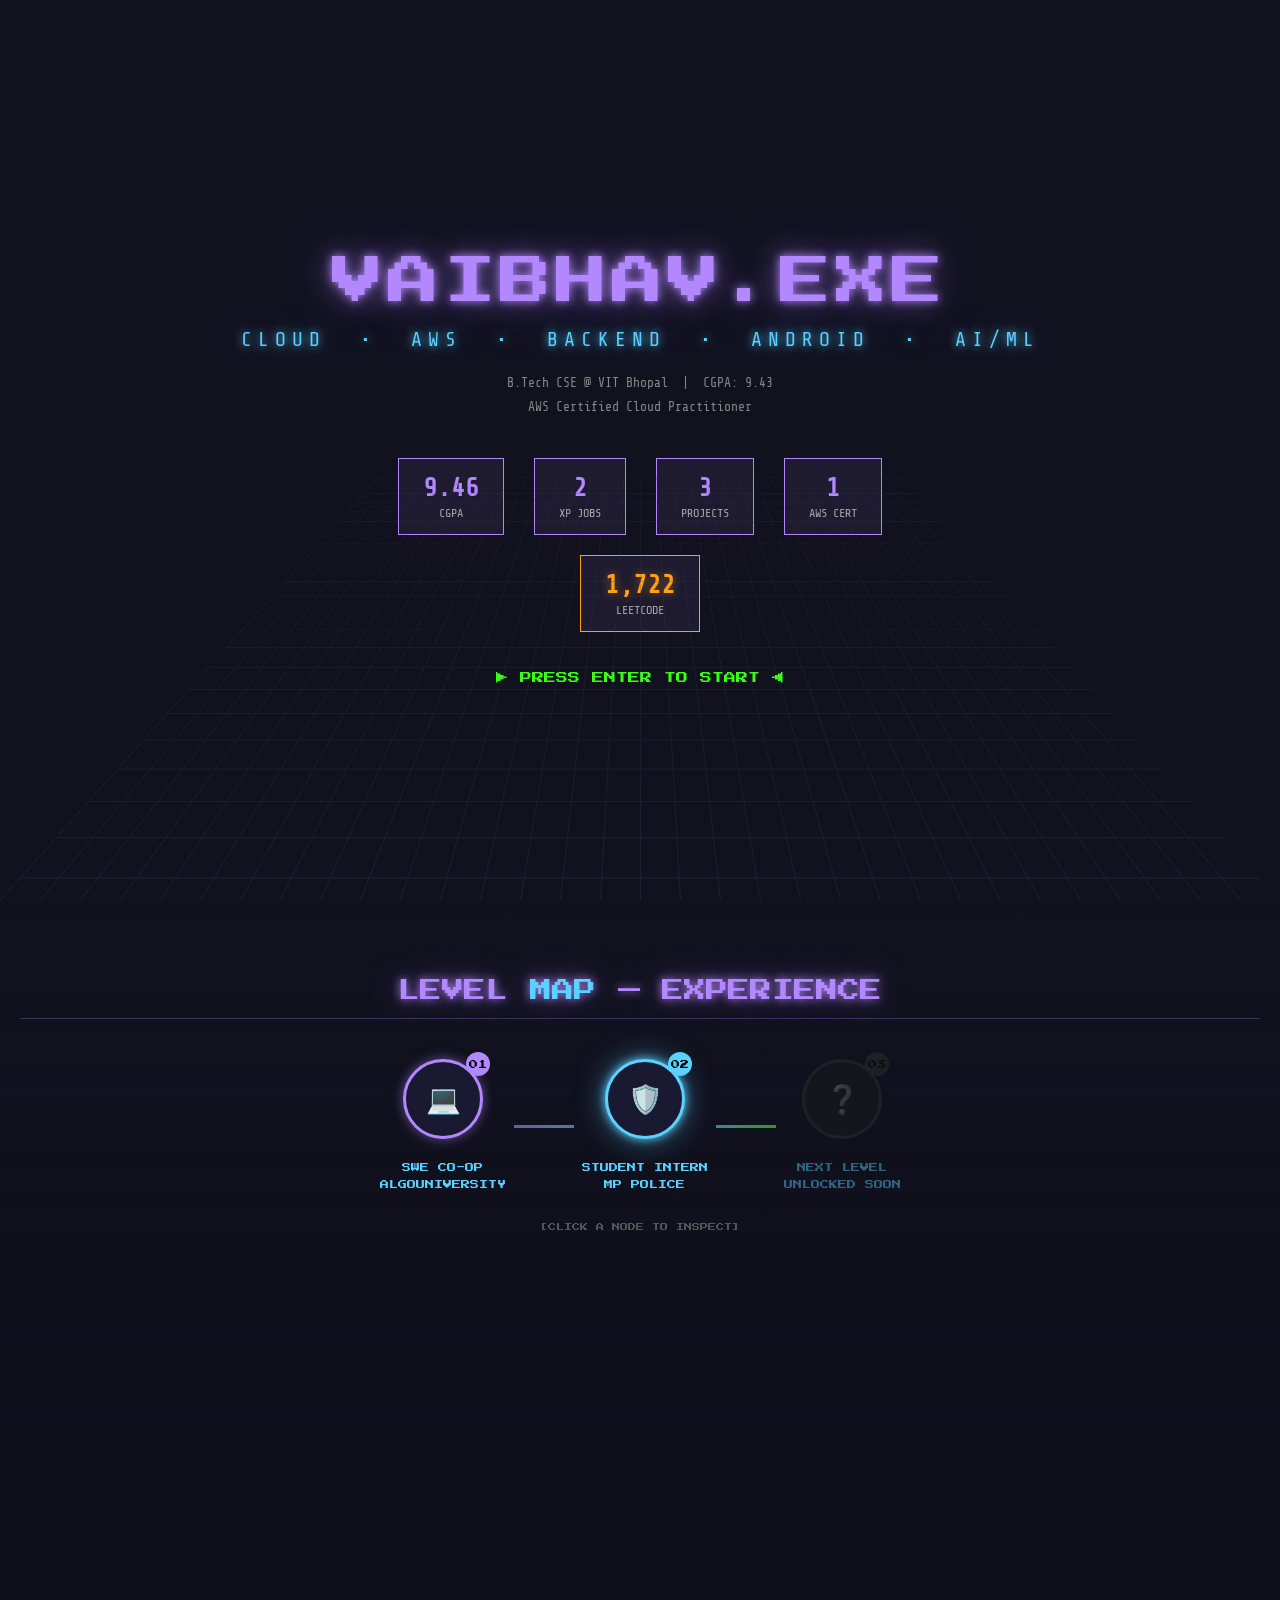
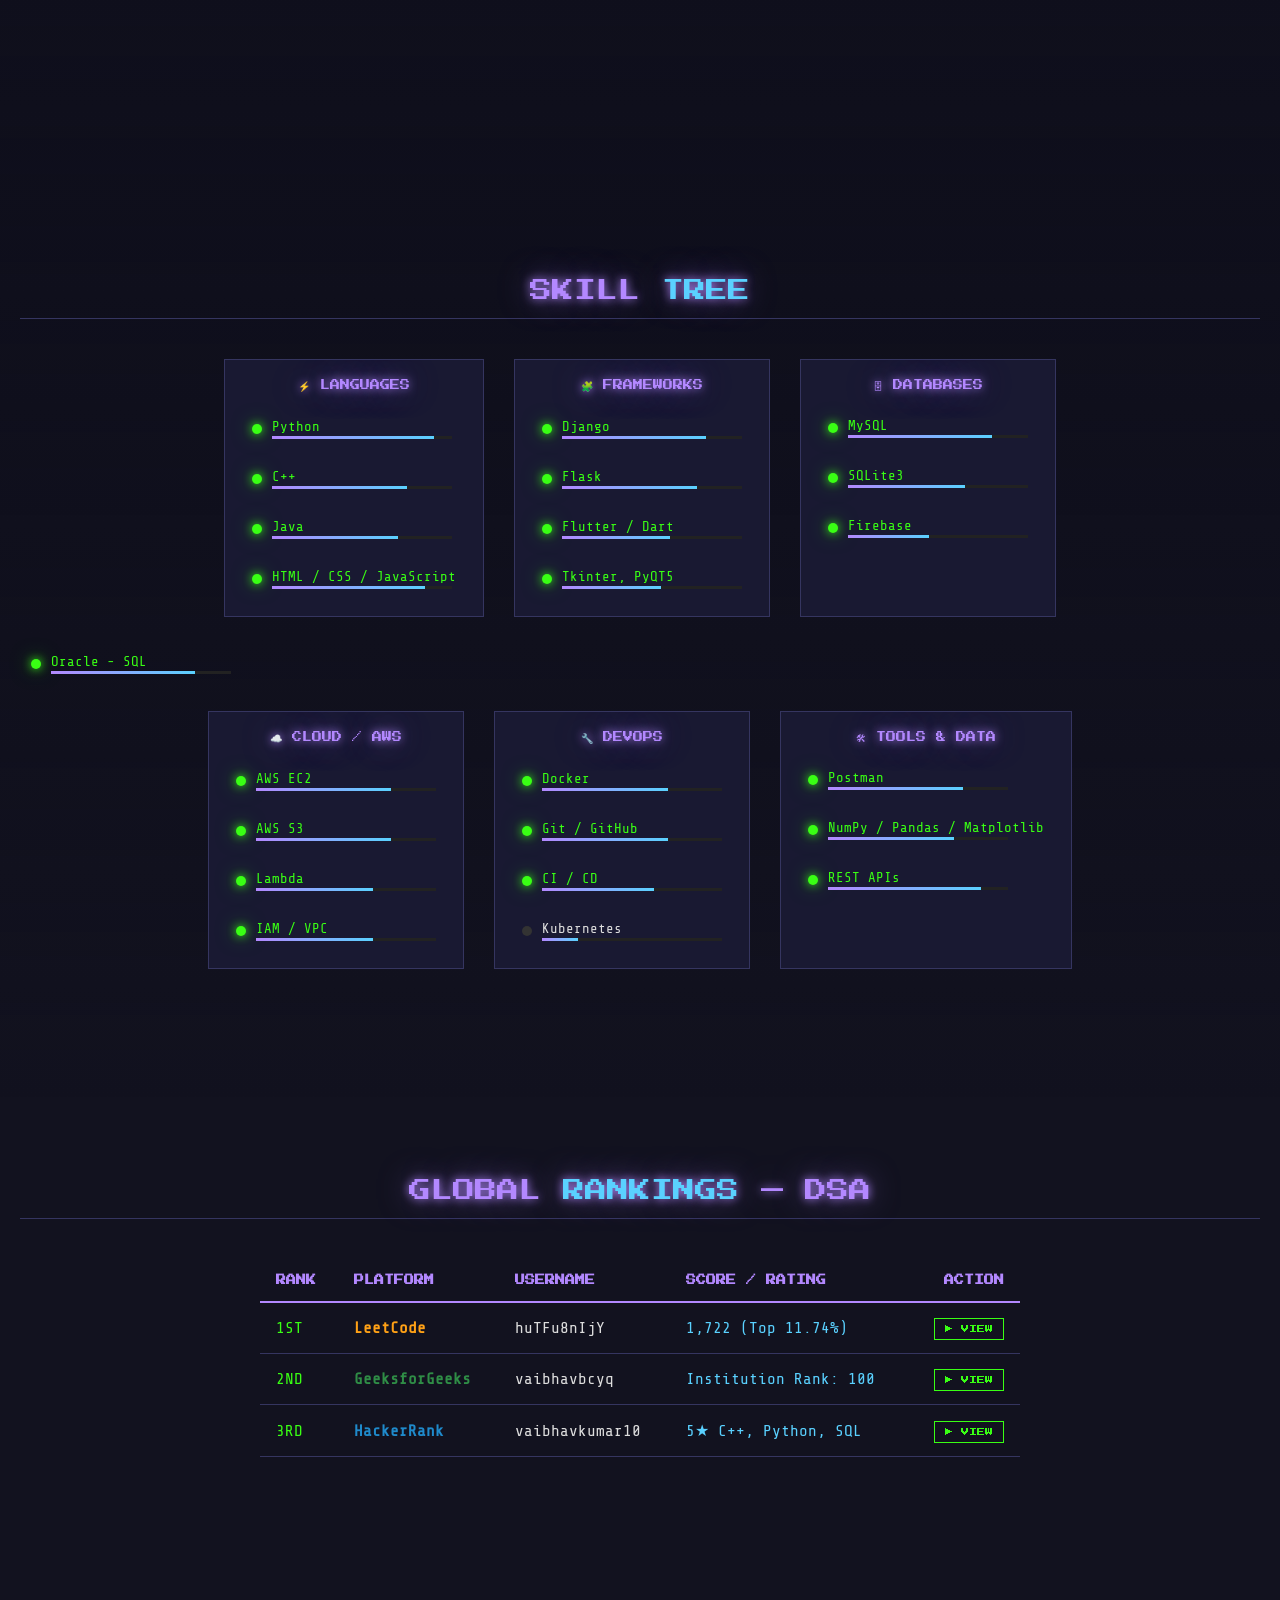
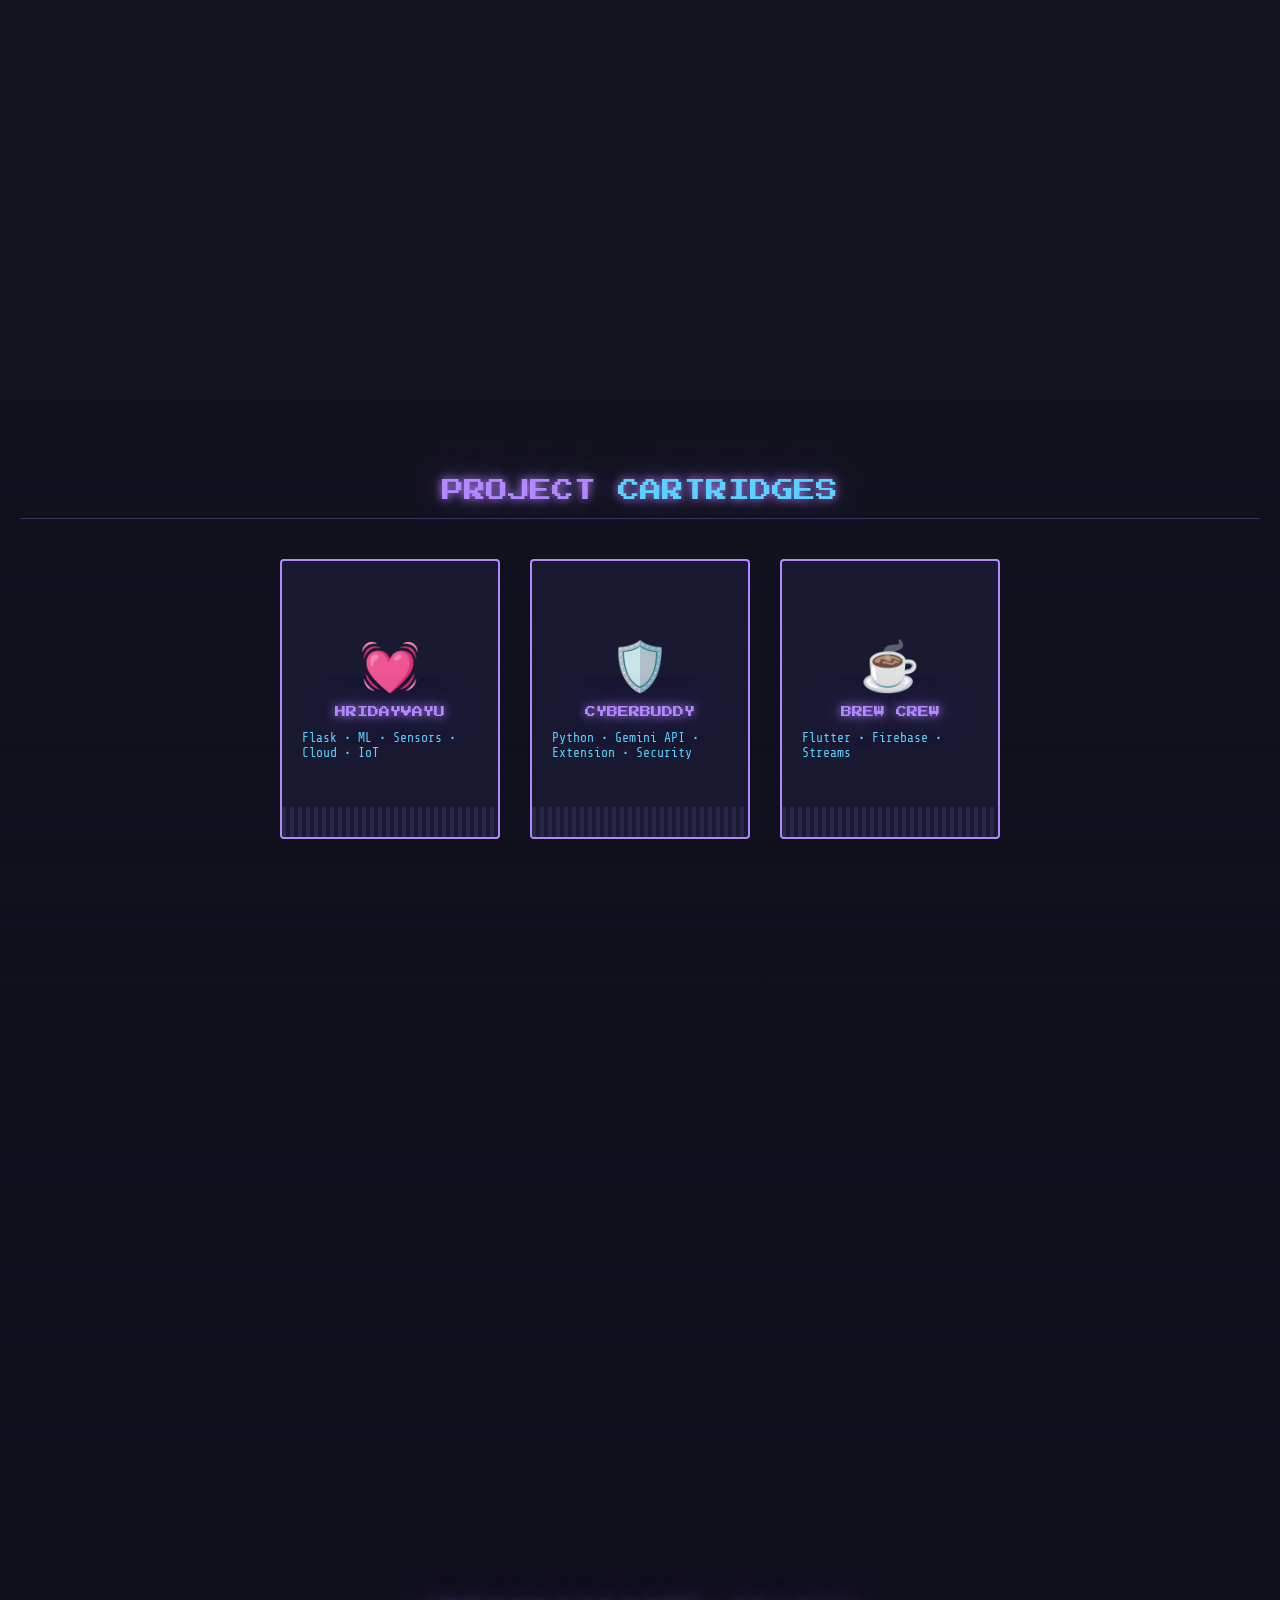
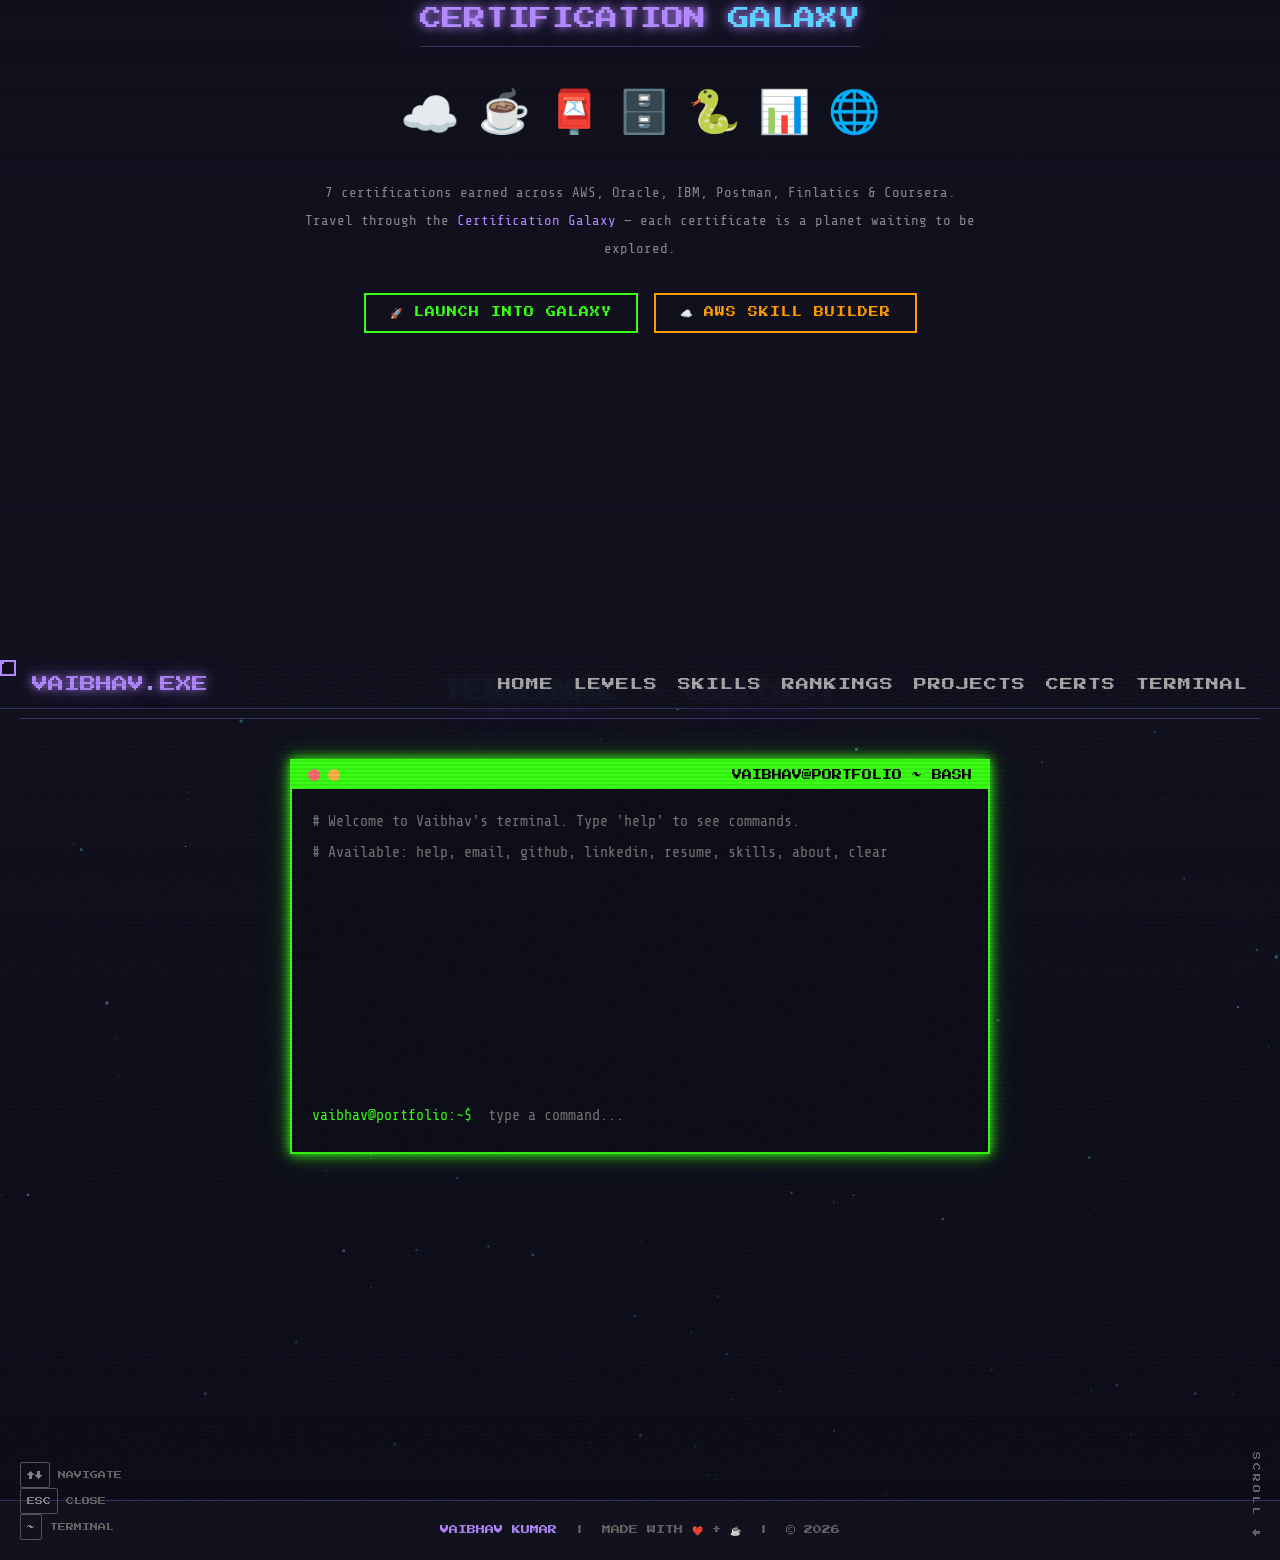
==== commit cf1c7577: "Update index.html Updated CGPA" ====
--- a/index.html
+++ b/index.html
@@ -101,7 +101,7 @@
         </div>
         <div class="hero-stats">
             <div class="stat-box">
-                <div class="stat-num">9.43</div>
+                <div class="stat-num">9.46</div>
                 <div class="stat-lbl">CGPA</div>
             </div>
             <div class="stat-box">
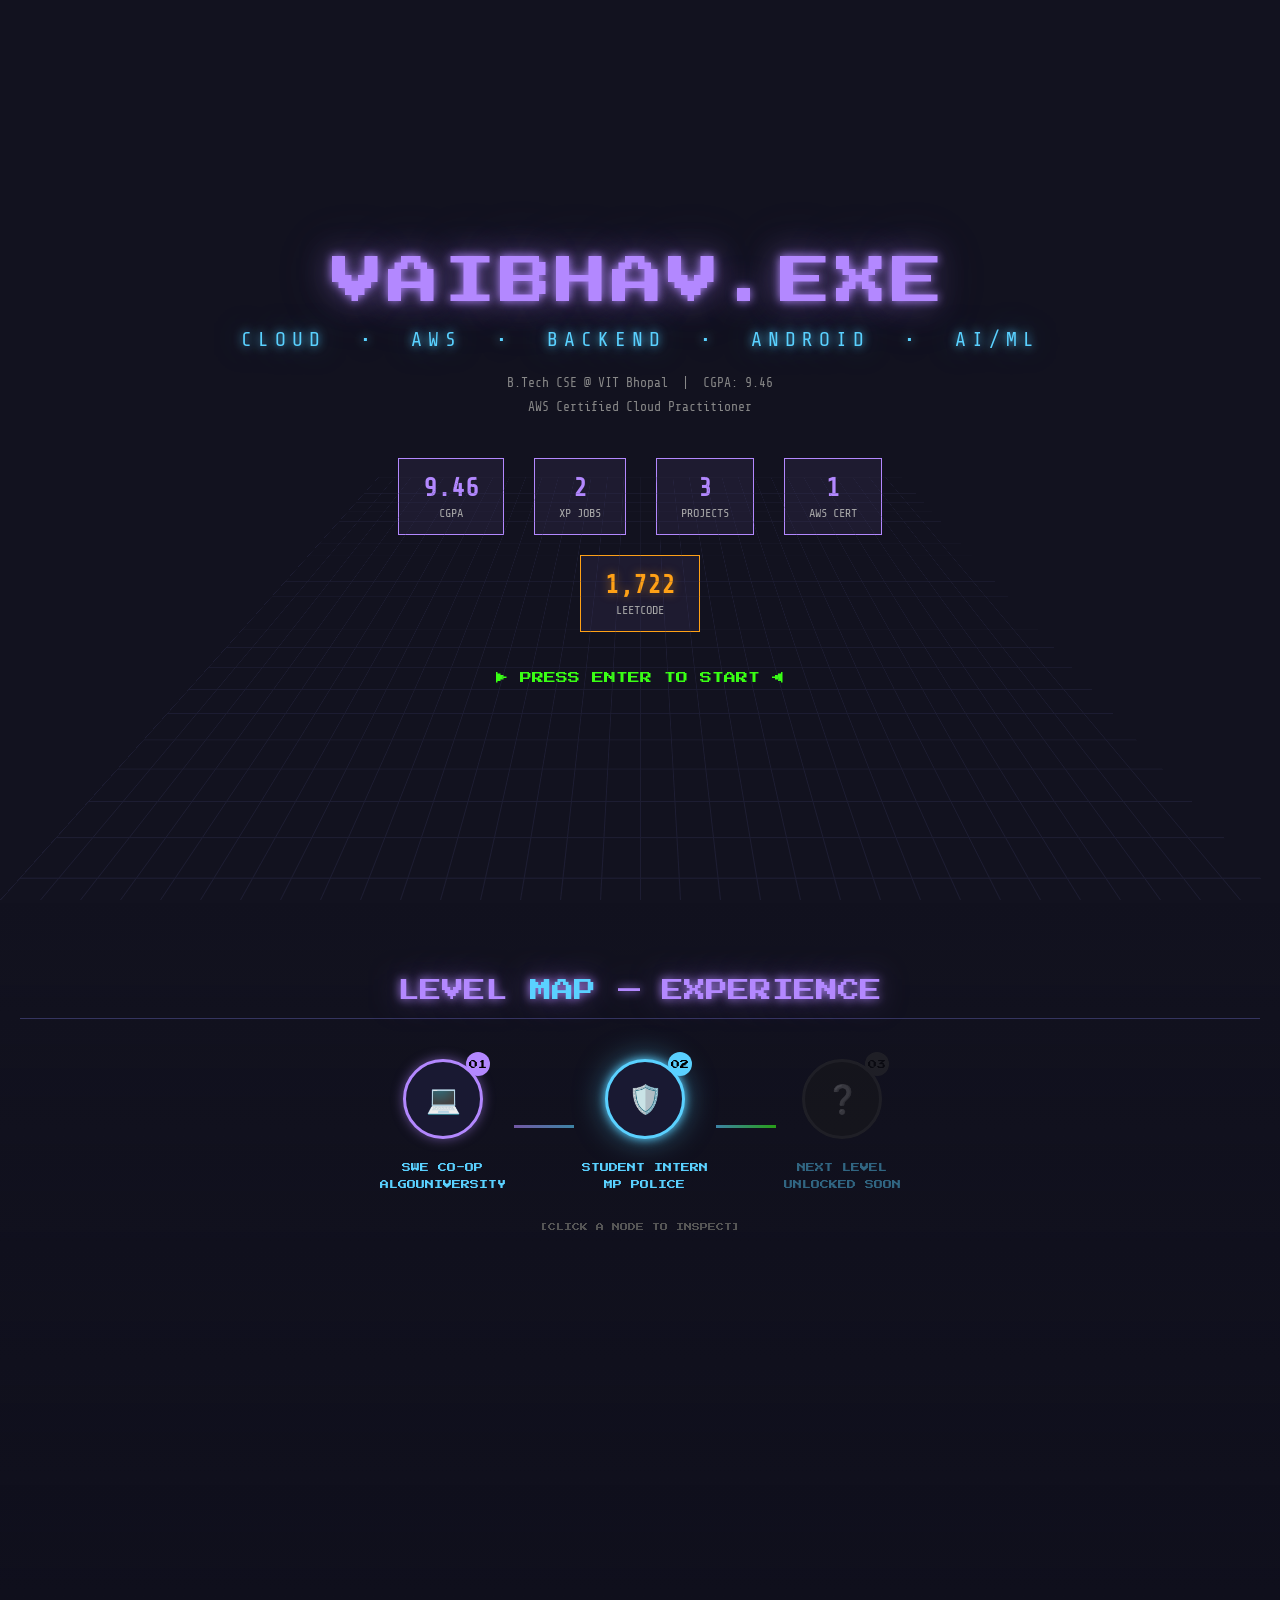
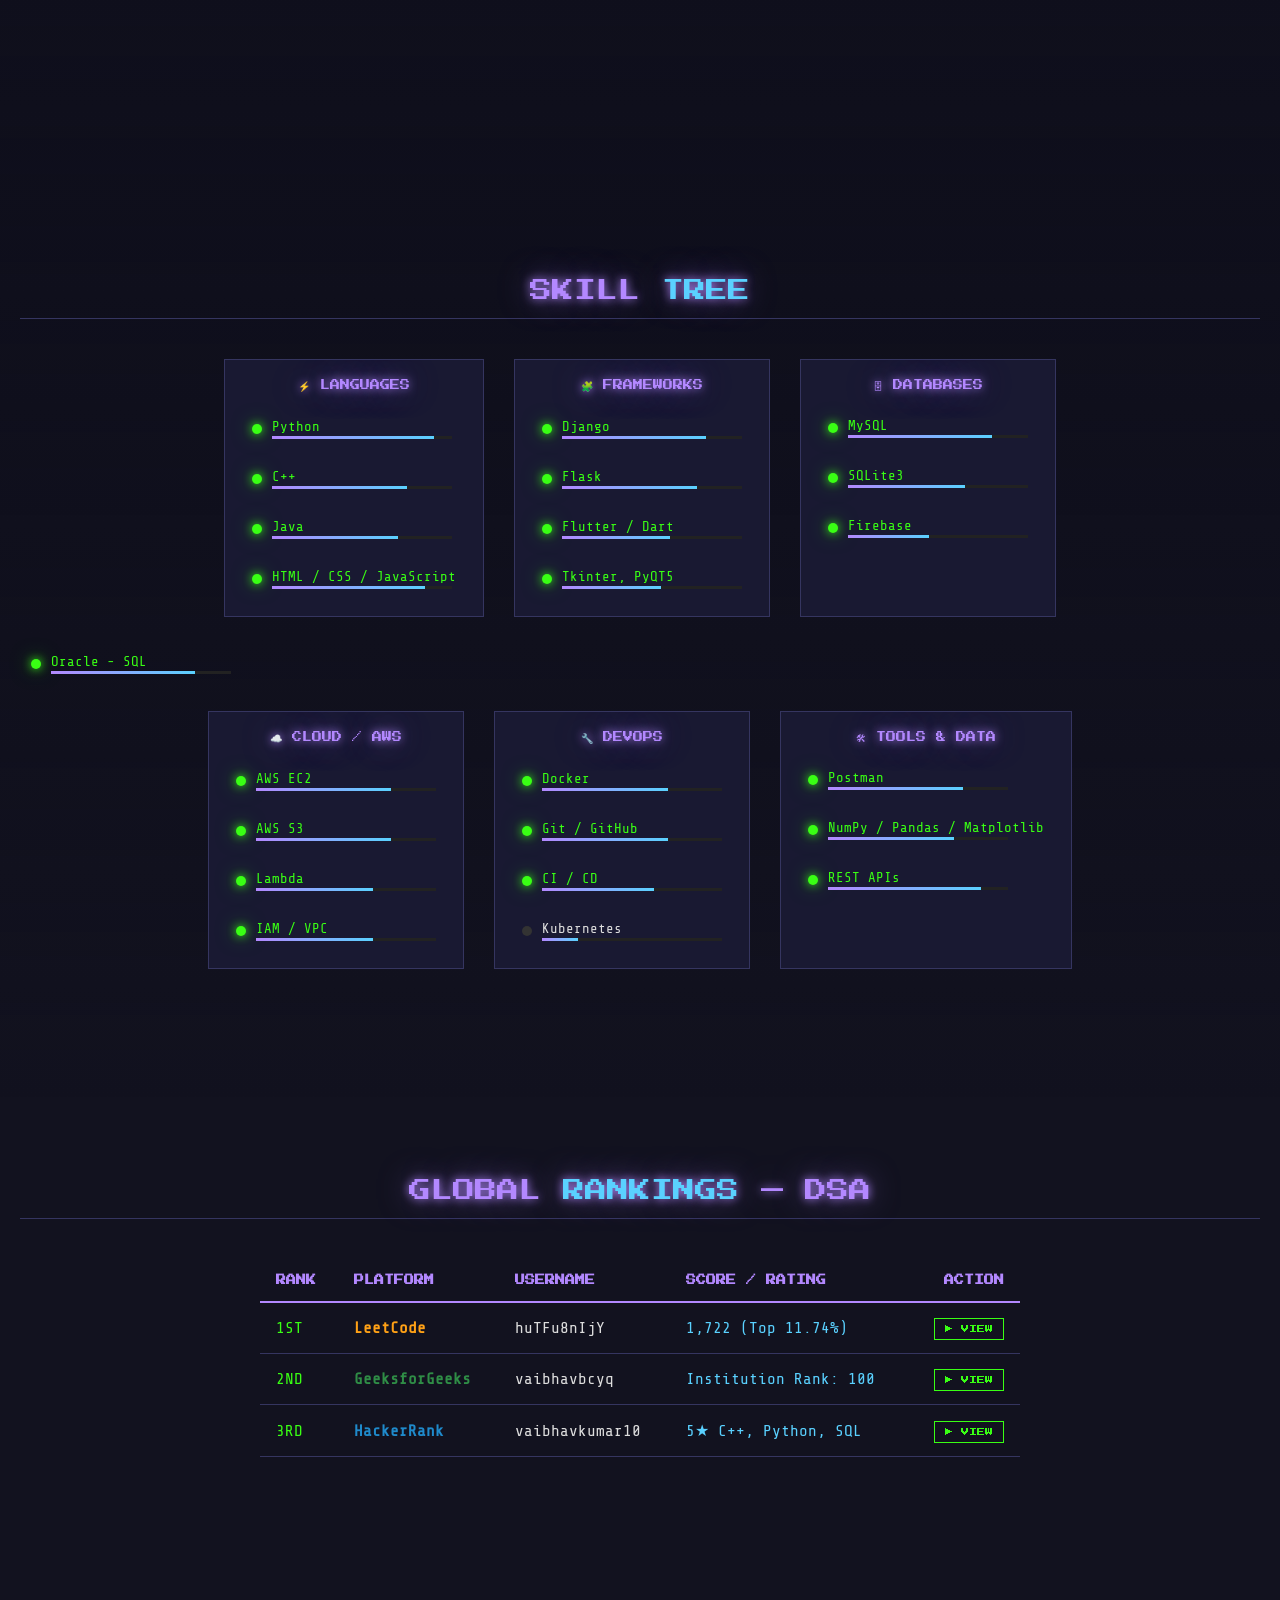
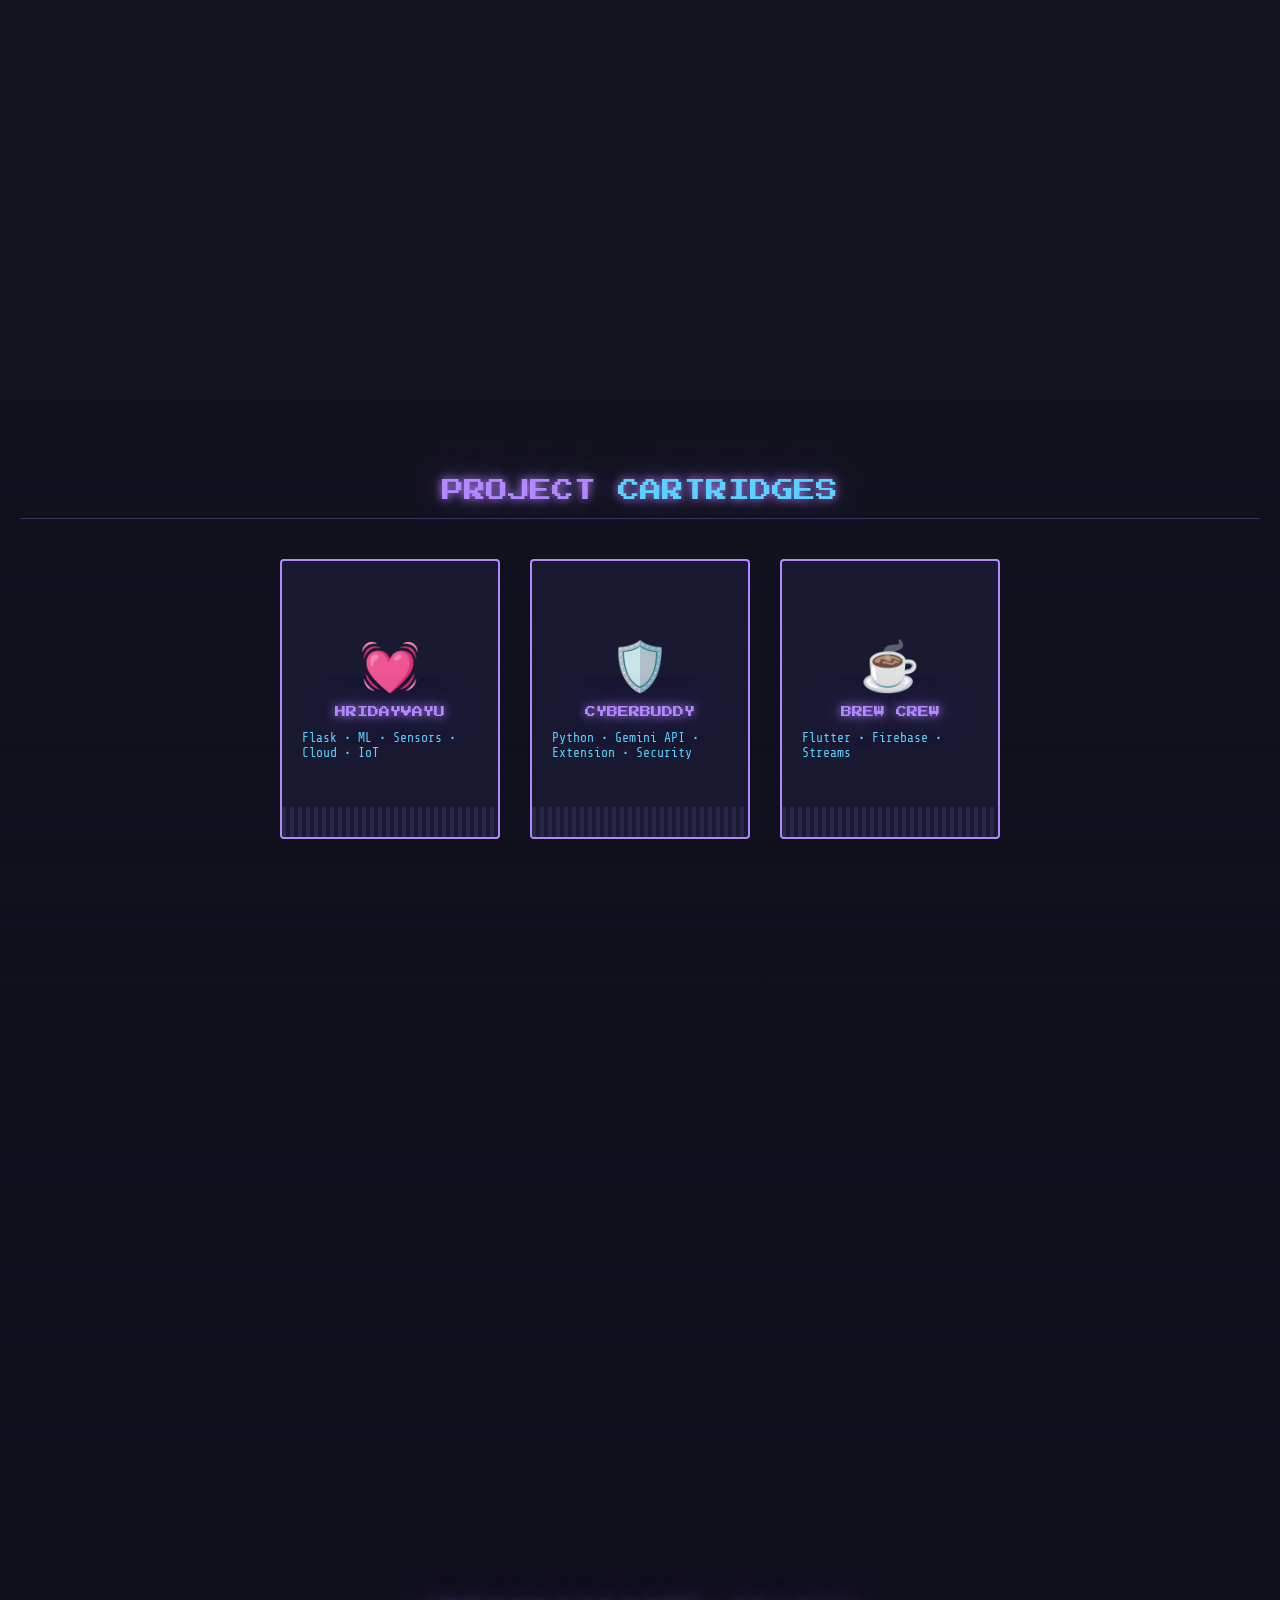
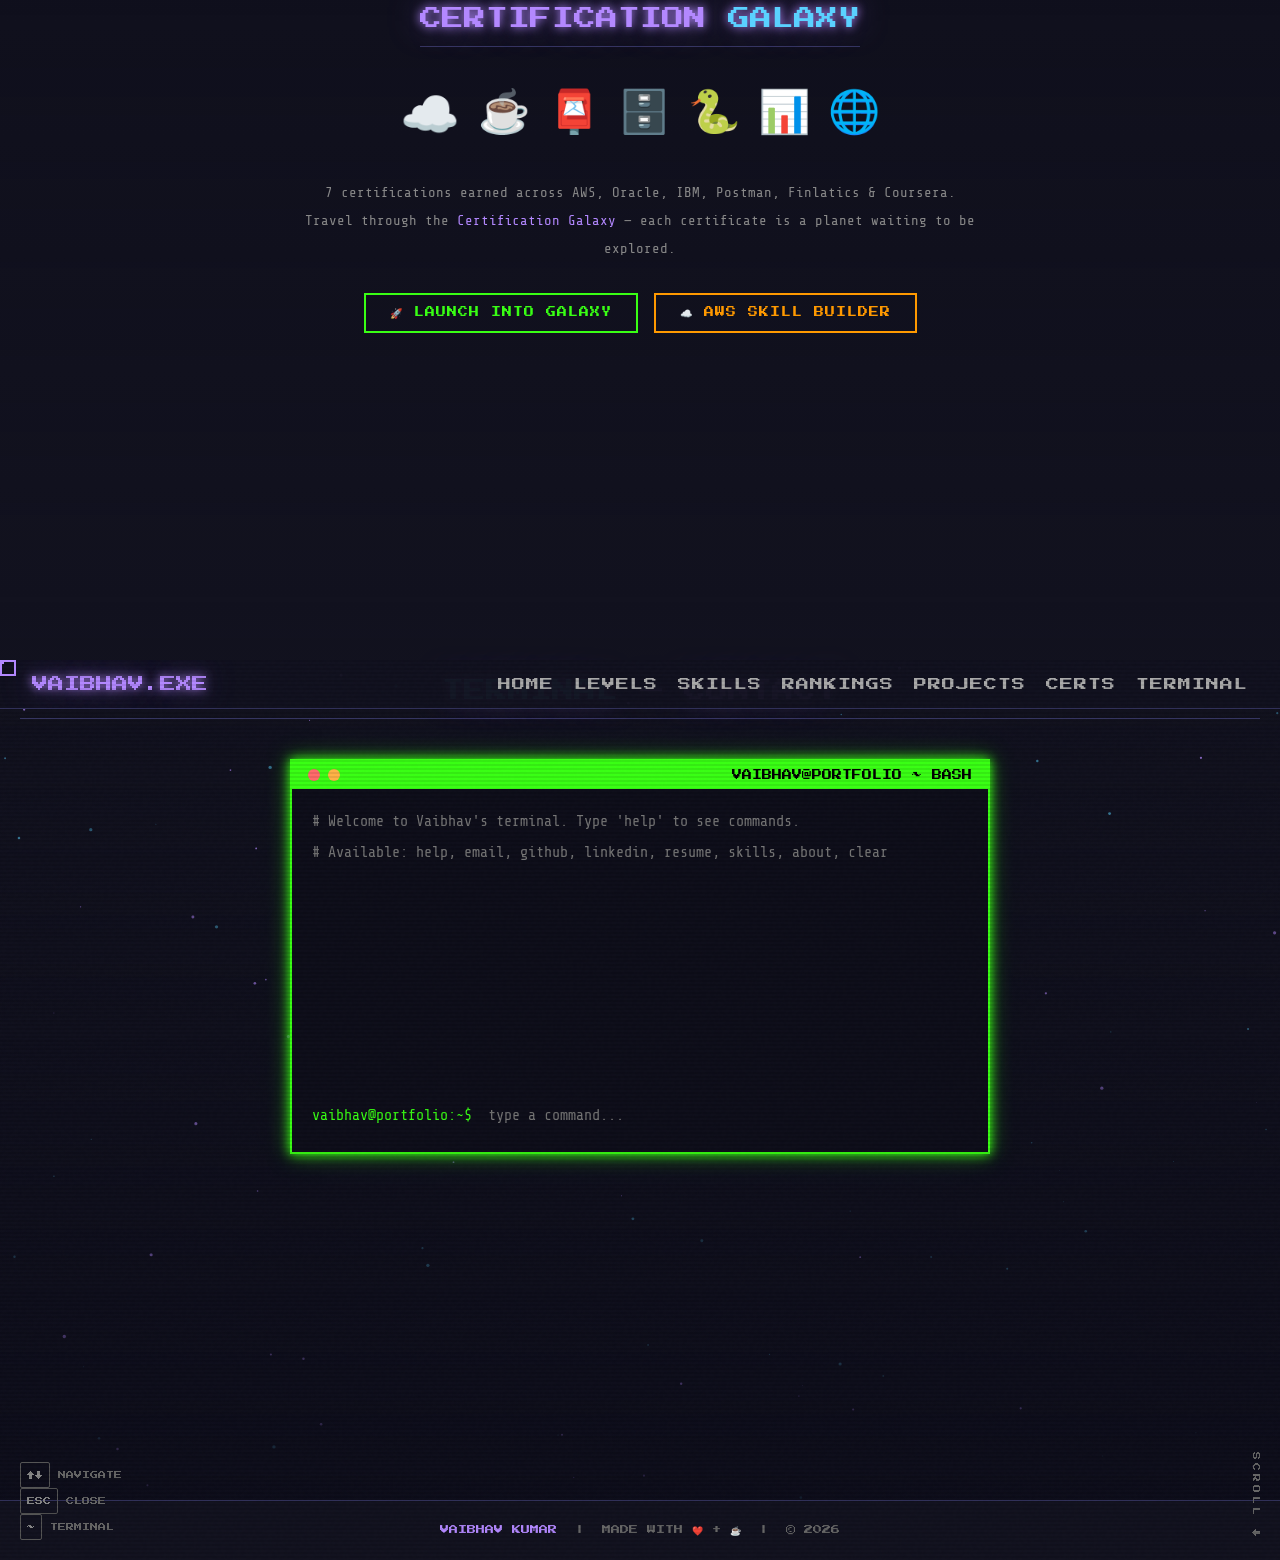
==== commit 78f99a0f: "Update index.html Updated CGPA" ====
--- a/index.html
+++ b/index.html
@@ -96,7 +96,7 @@
         </div>
         <div
             style="font-family:var(--mono);font-size:13px;color:#888;max-width:500px;text-align:center;line-height:1.8;">
-            B.Tech CSE @ VIT Bhopal &nbsp;|&nbsp; CGPA: 9.43<br />
+            B.Tech CSE @ VIT Bhopal &nbsp;|&nbsp; CGPA: 9.46<br />
             AWS Certified Cloud Practitioner
         </div>
         <div class="hero-stats">
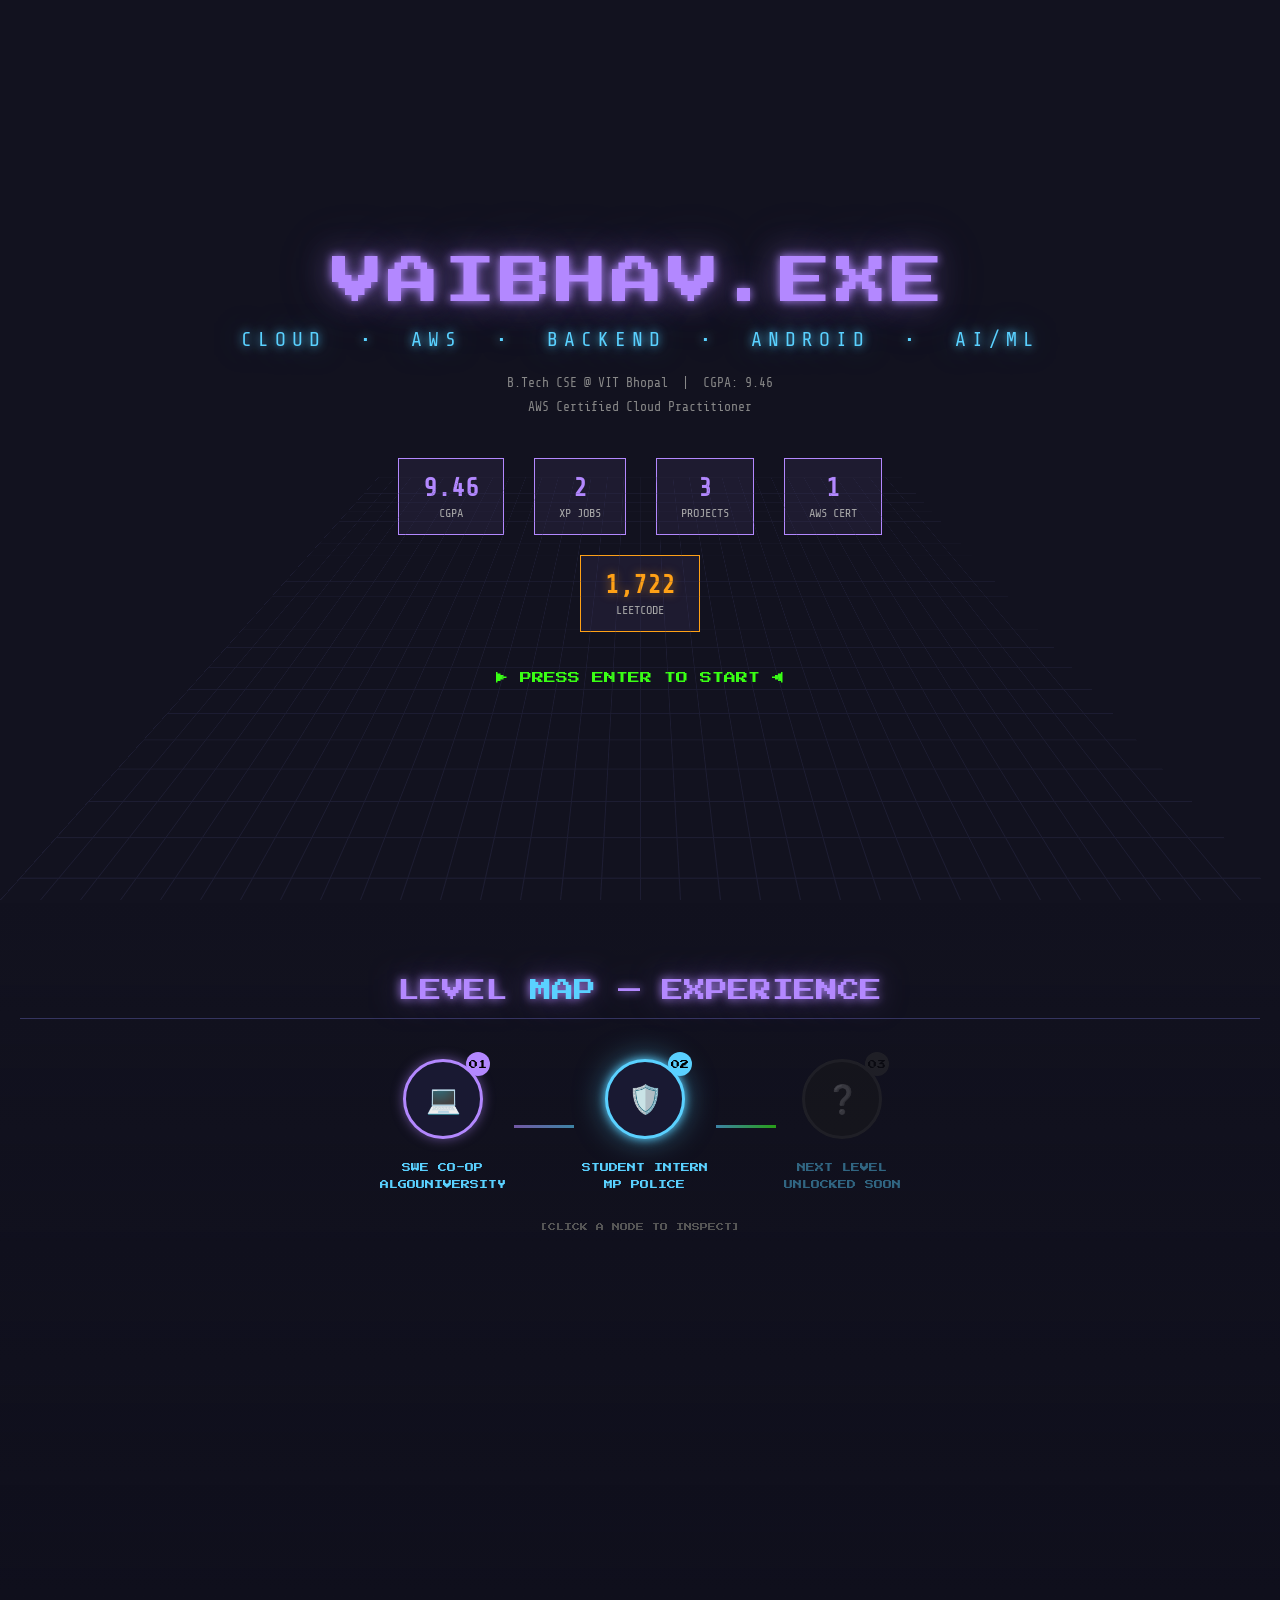
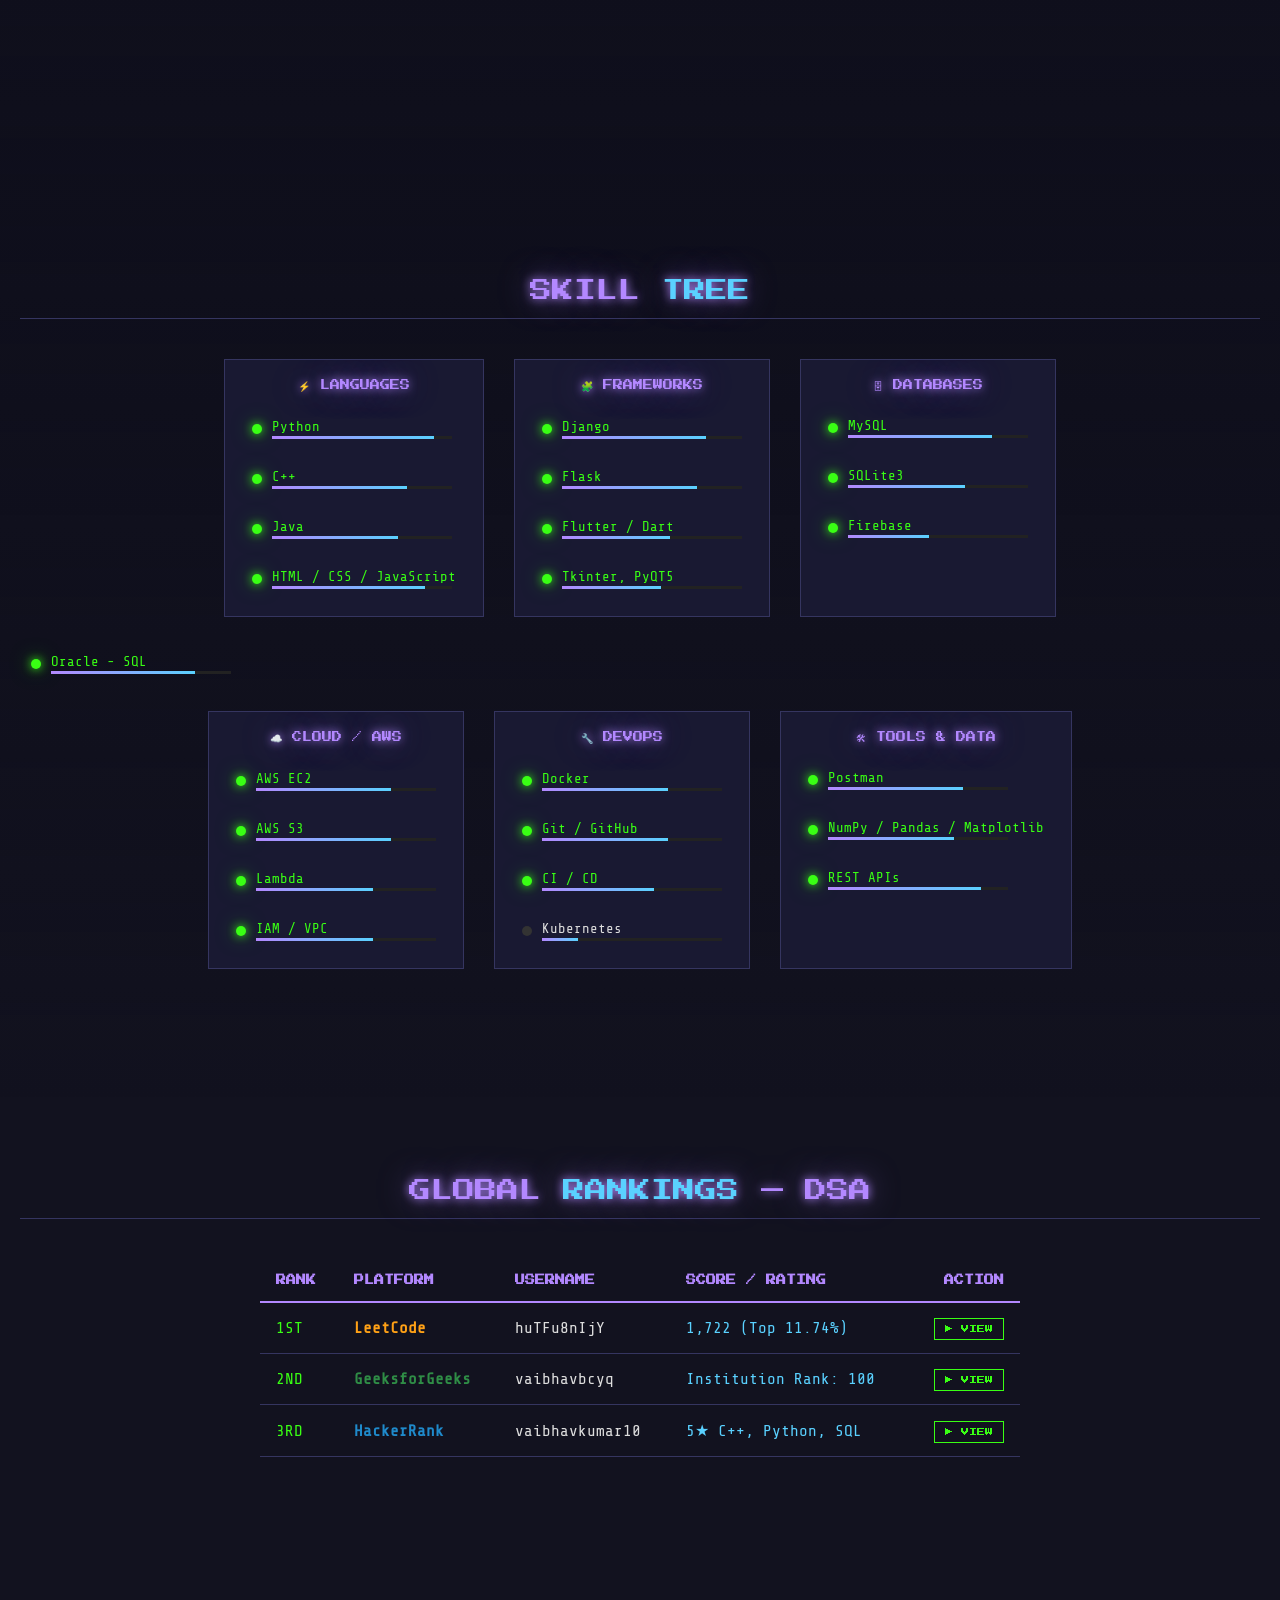
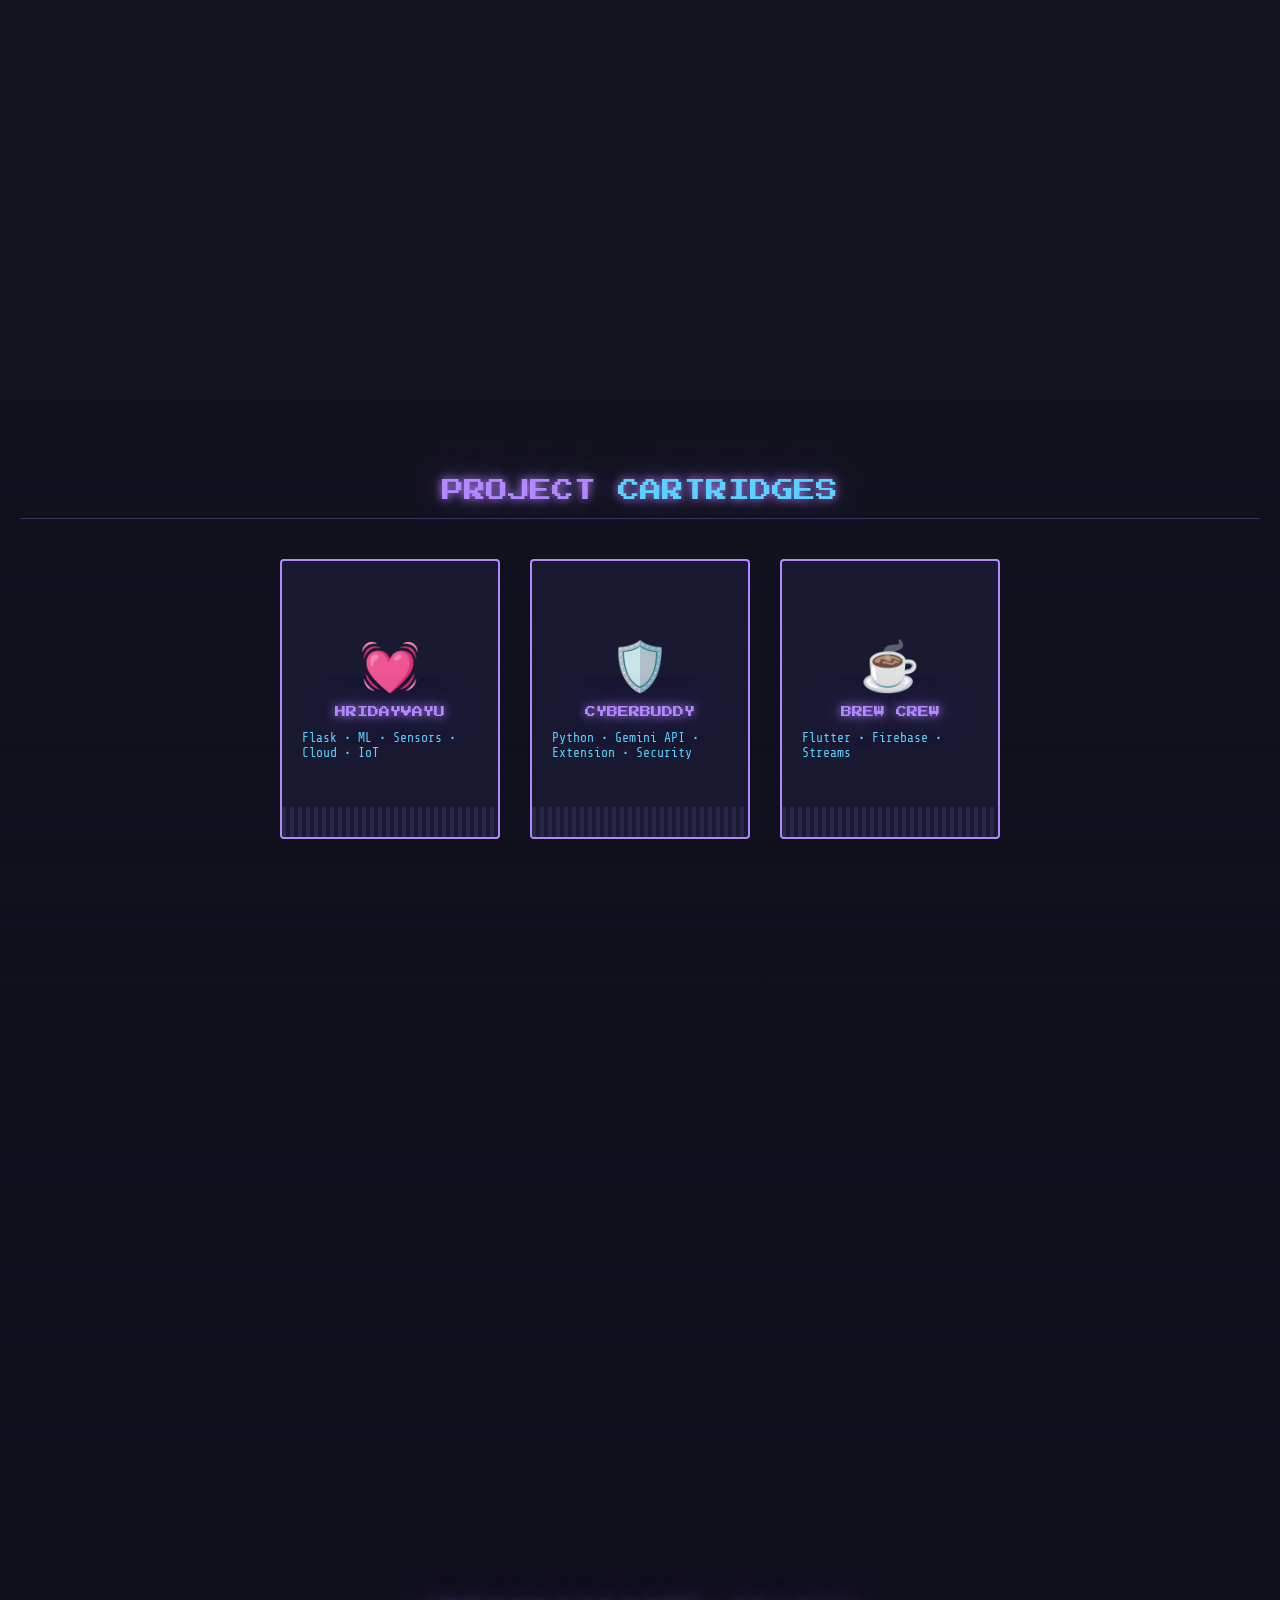
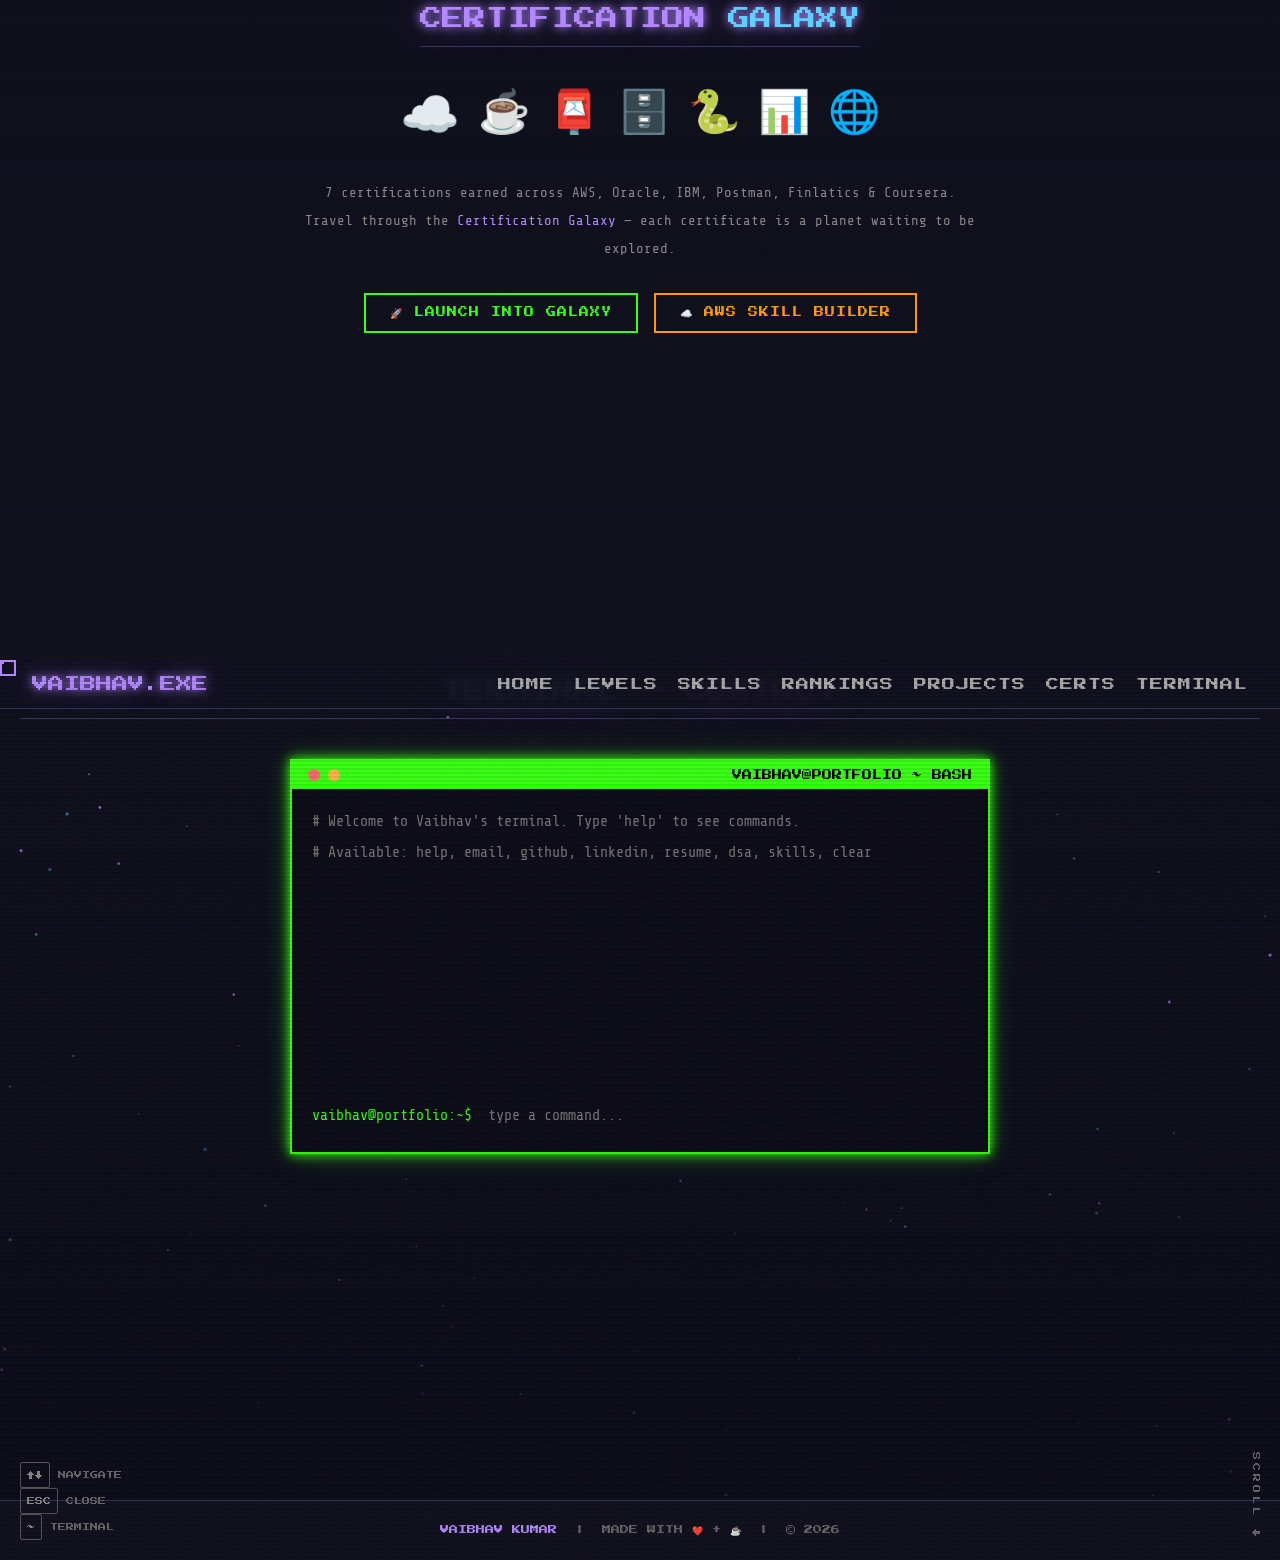
==== commit df835764: "Update index.html Updated terminal details" ====
--- a/index.html
+++ b/index.html
@@ -726,7 +726,7 @@
                 </div>
                 <div class="term-body" id="termBody">
                     <div class="term-line comment"># Welcome to Vaibhav's terminal. Type 'help' to see commands.</div>
-                    <div class="term-line comment"># Available: help, email, github, linkedin, resume, skills, about,
+                    <div class="term-line comment"># Available: help, email, github, linkedin, resume, dsa, skills,
                         clear</div>
                 </div>
                 <div class="term-input-row">
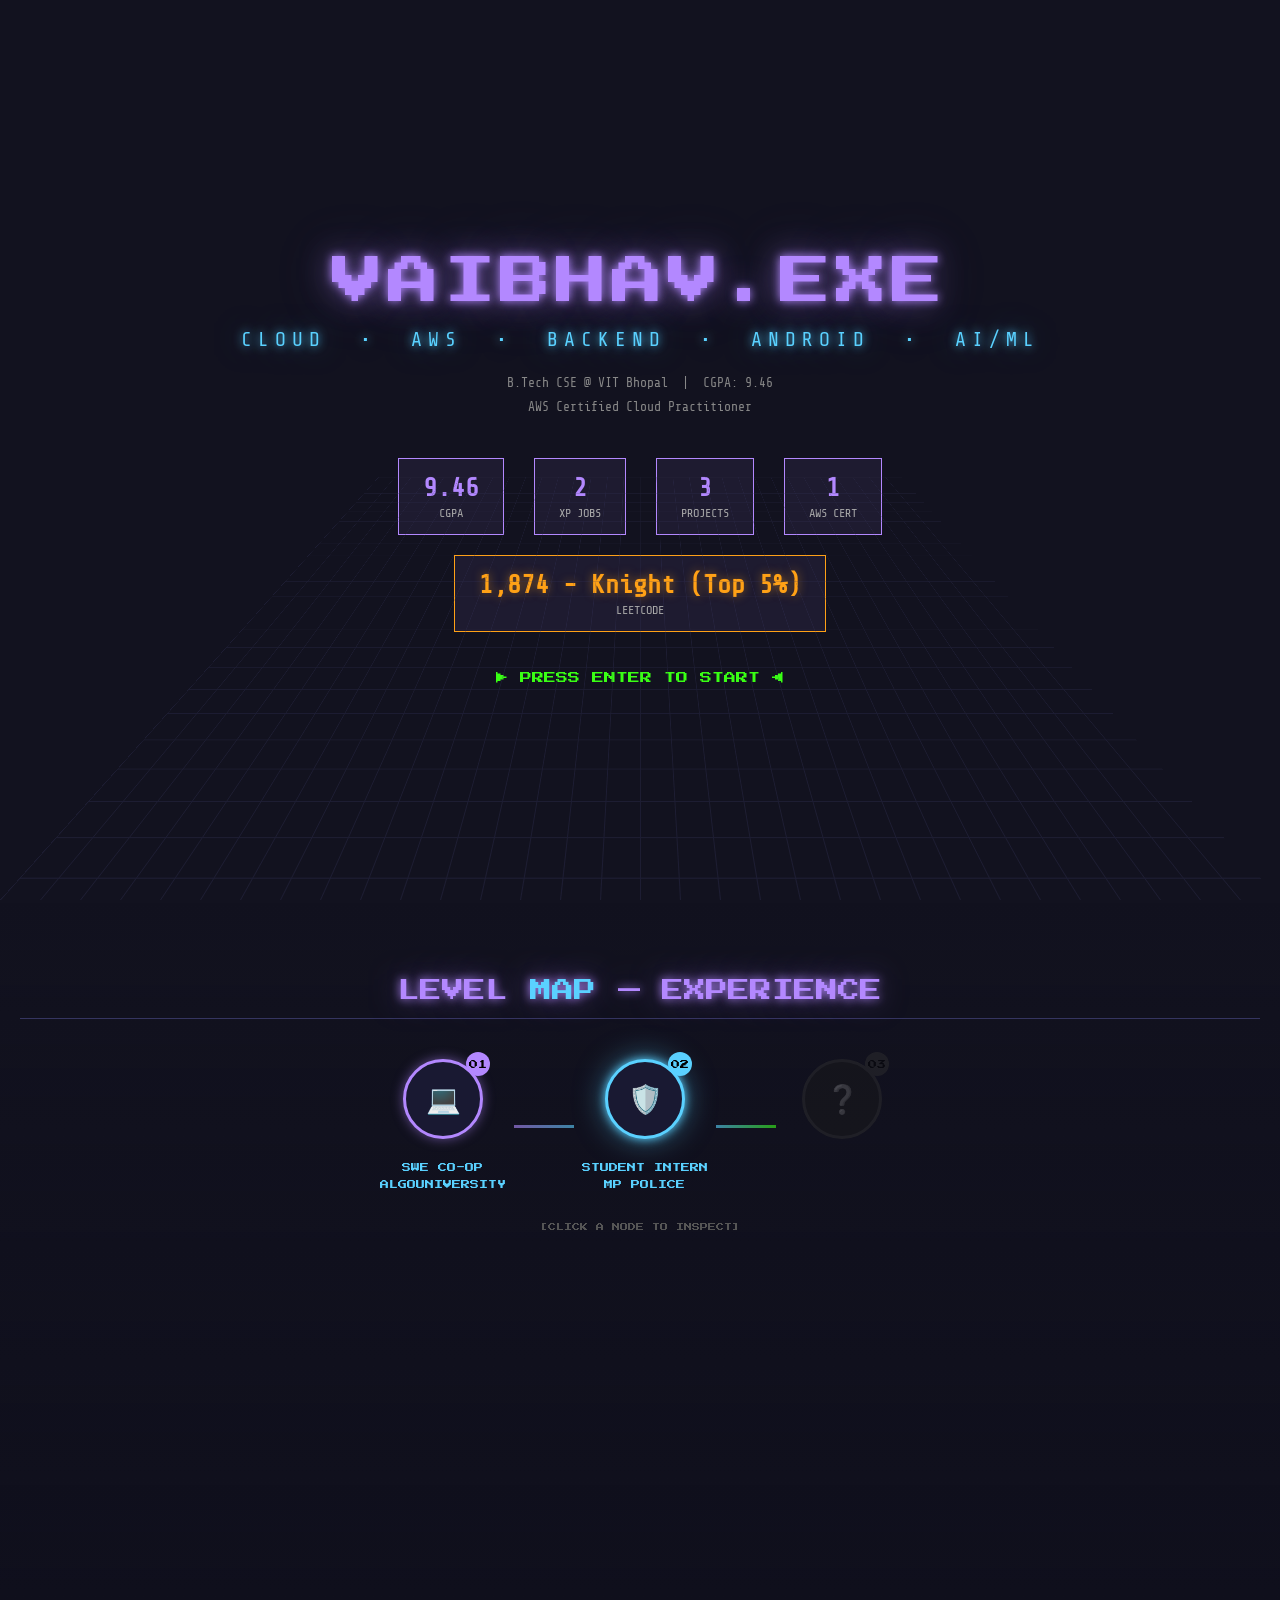
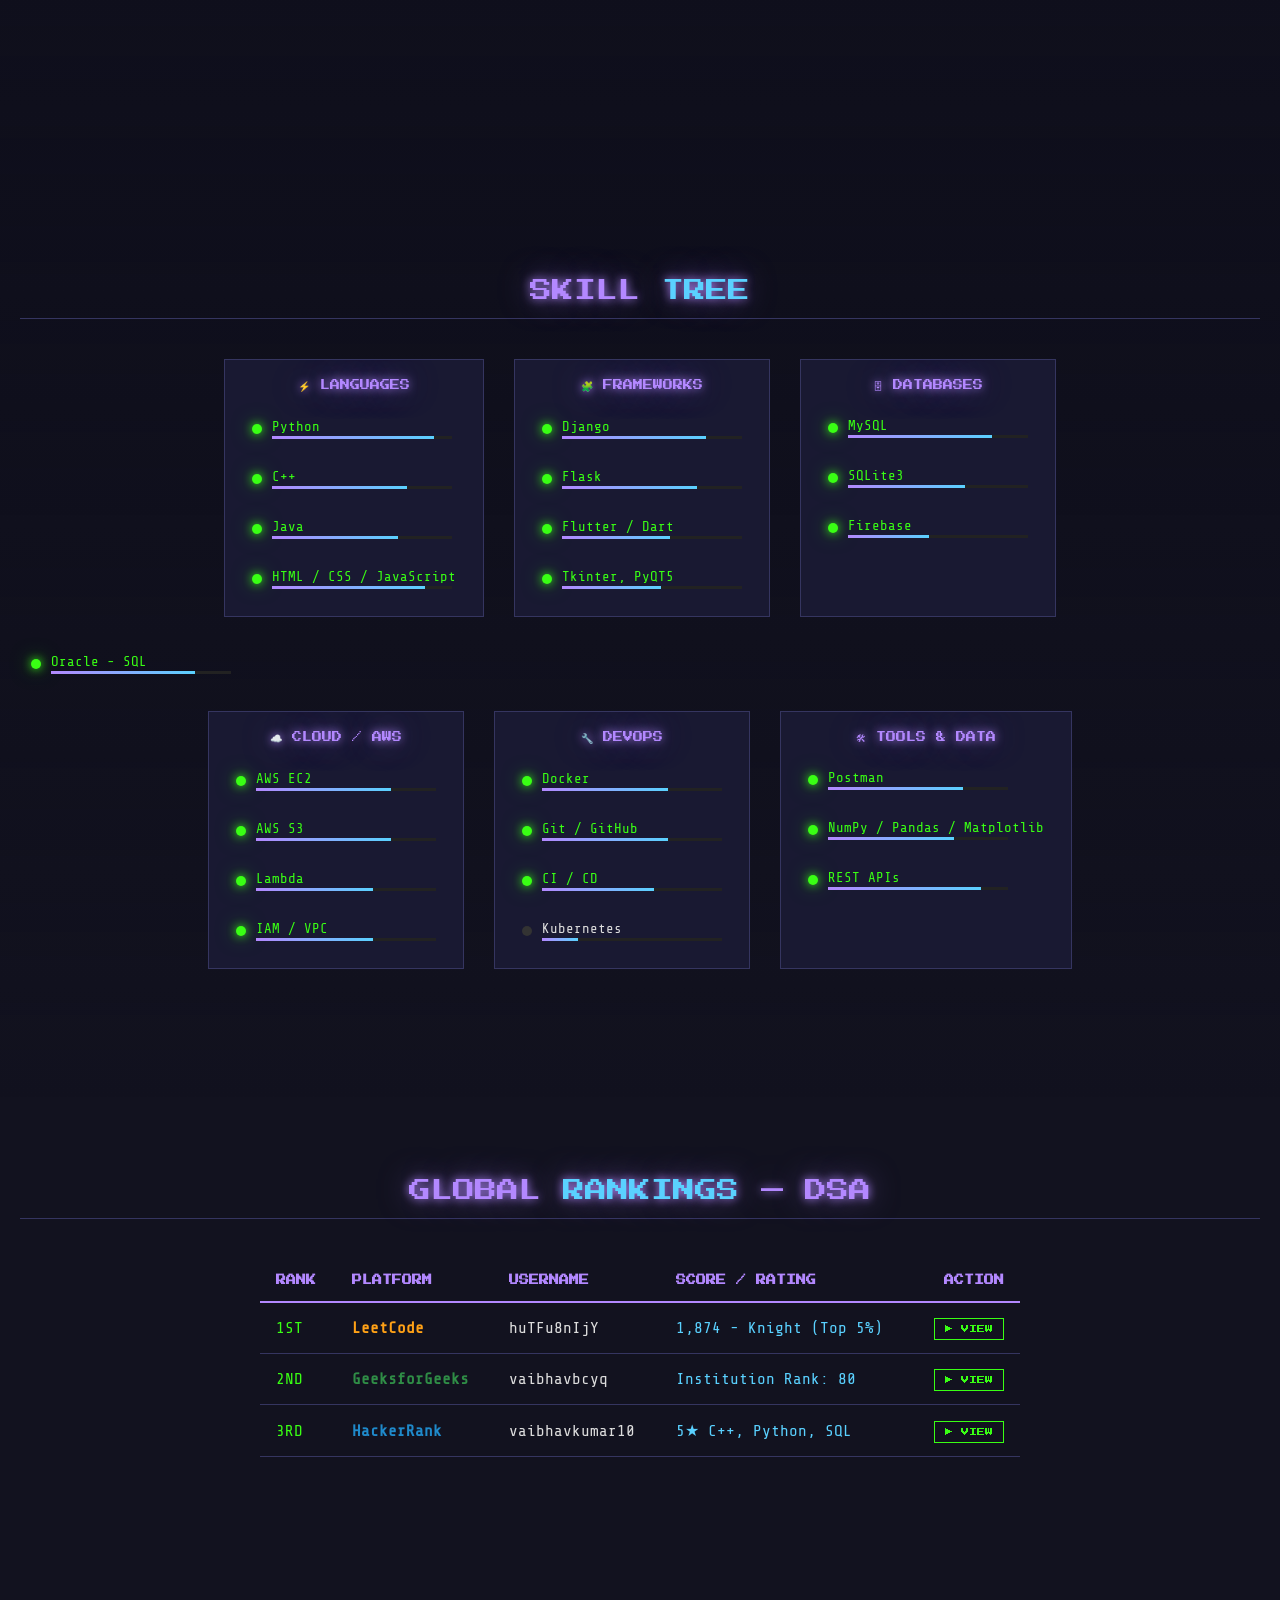
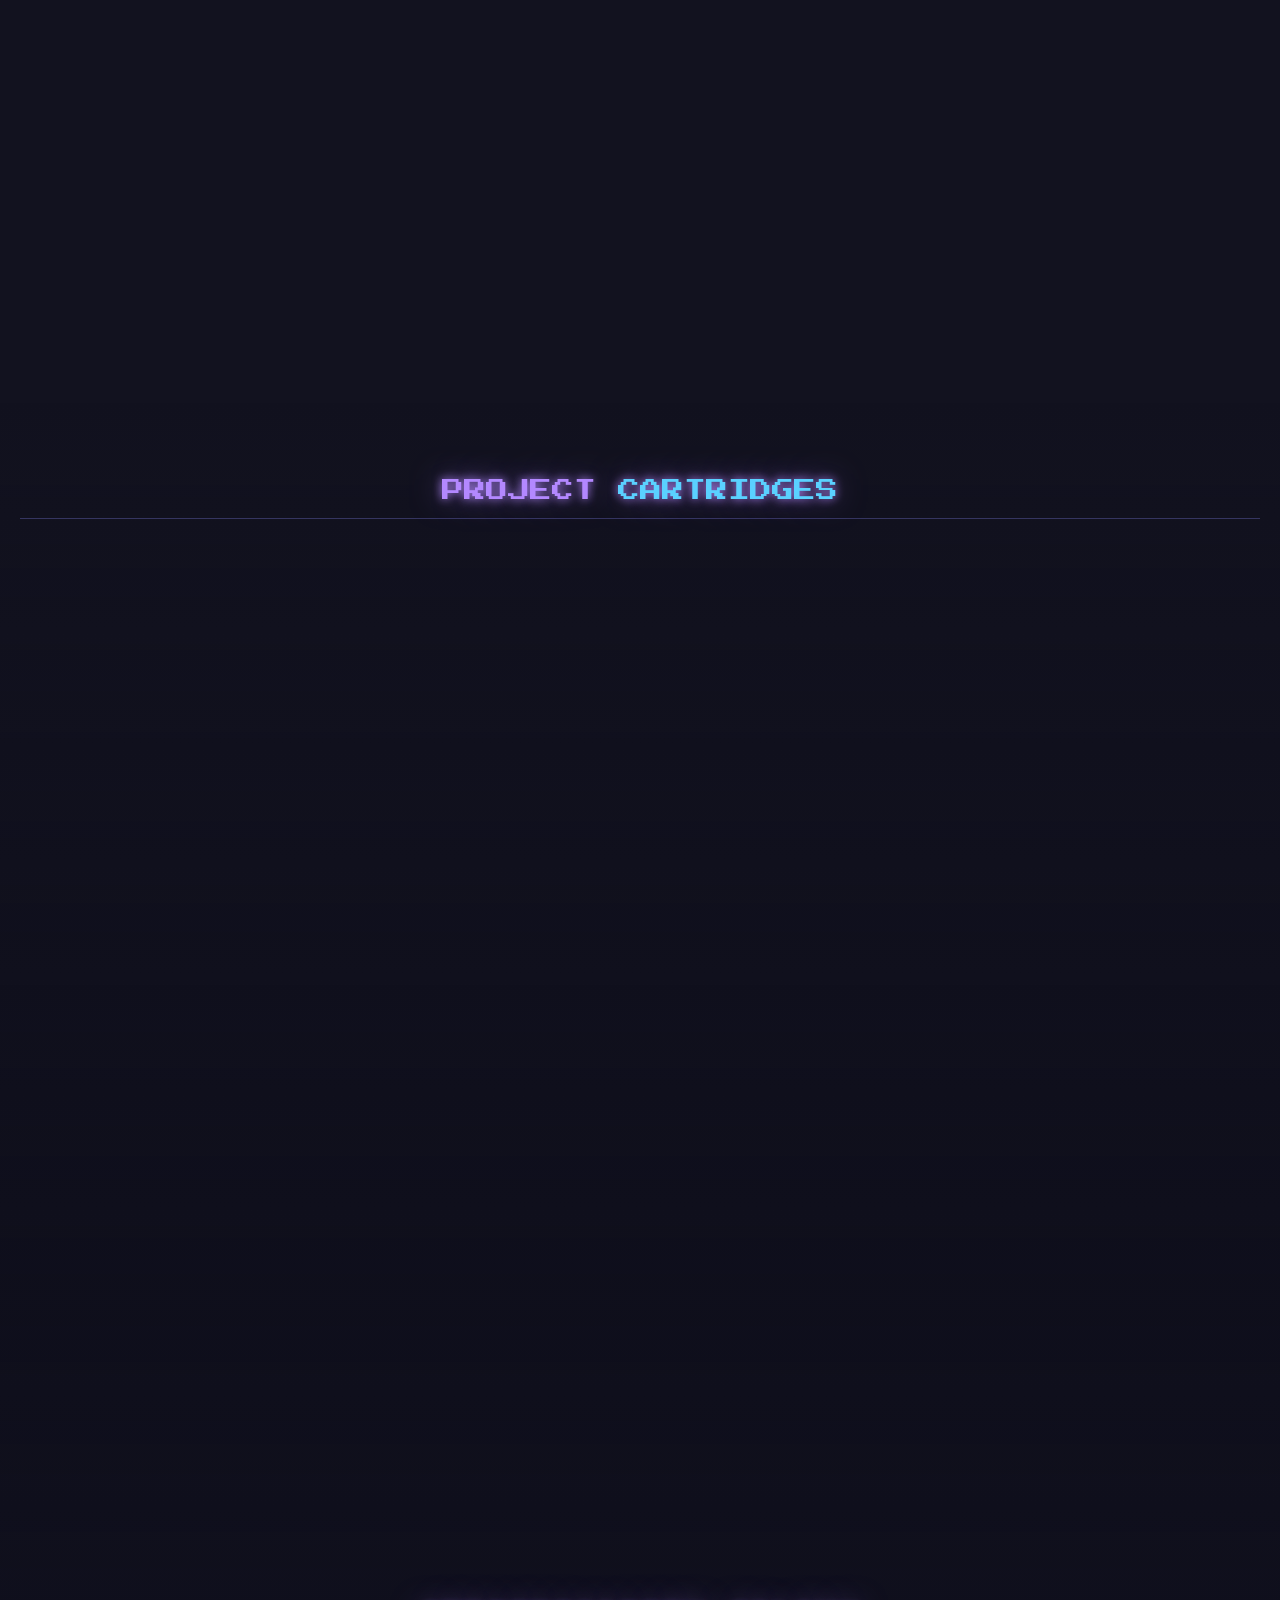
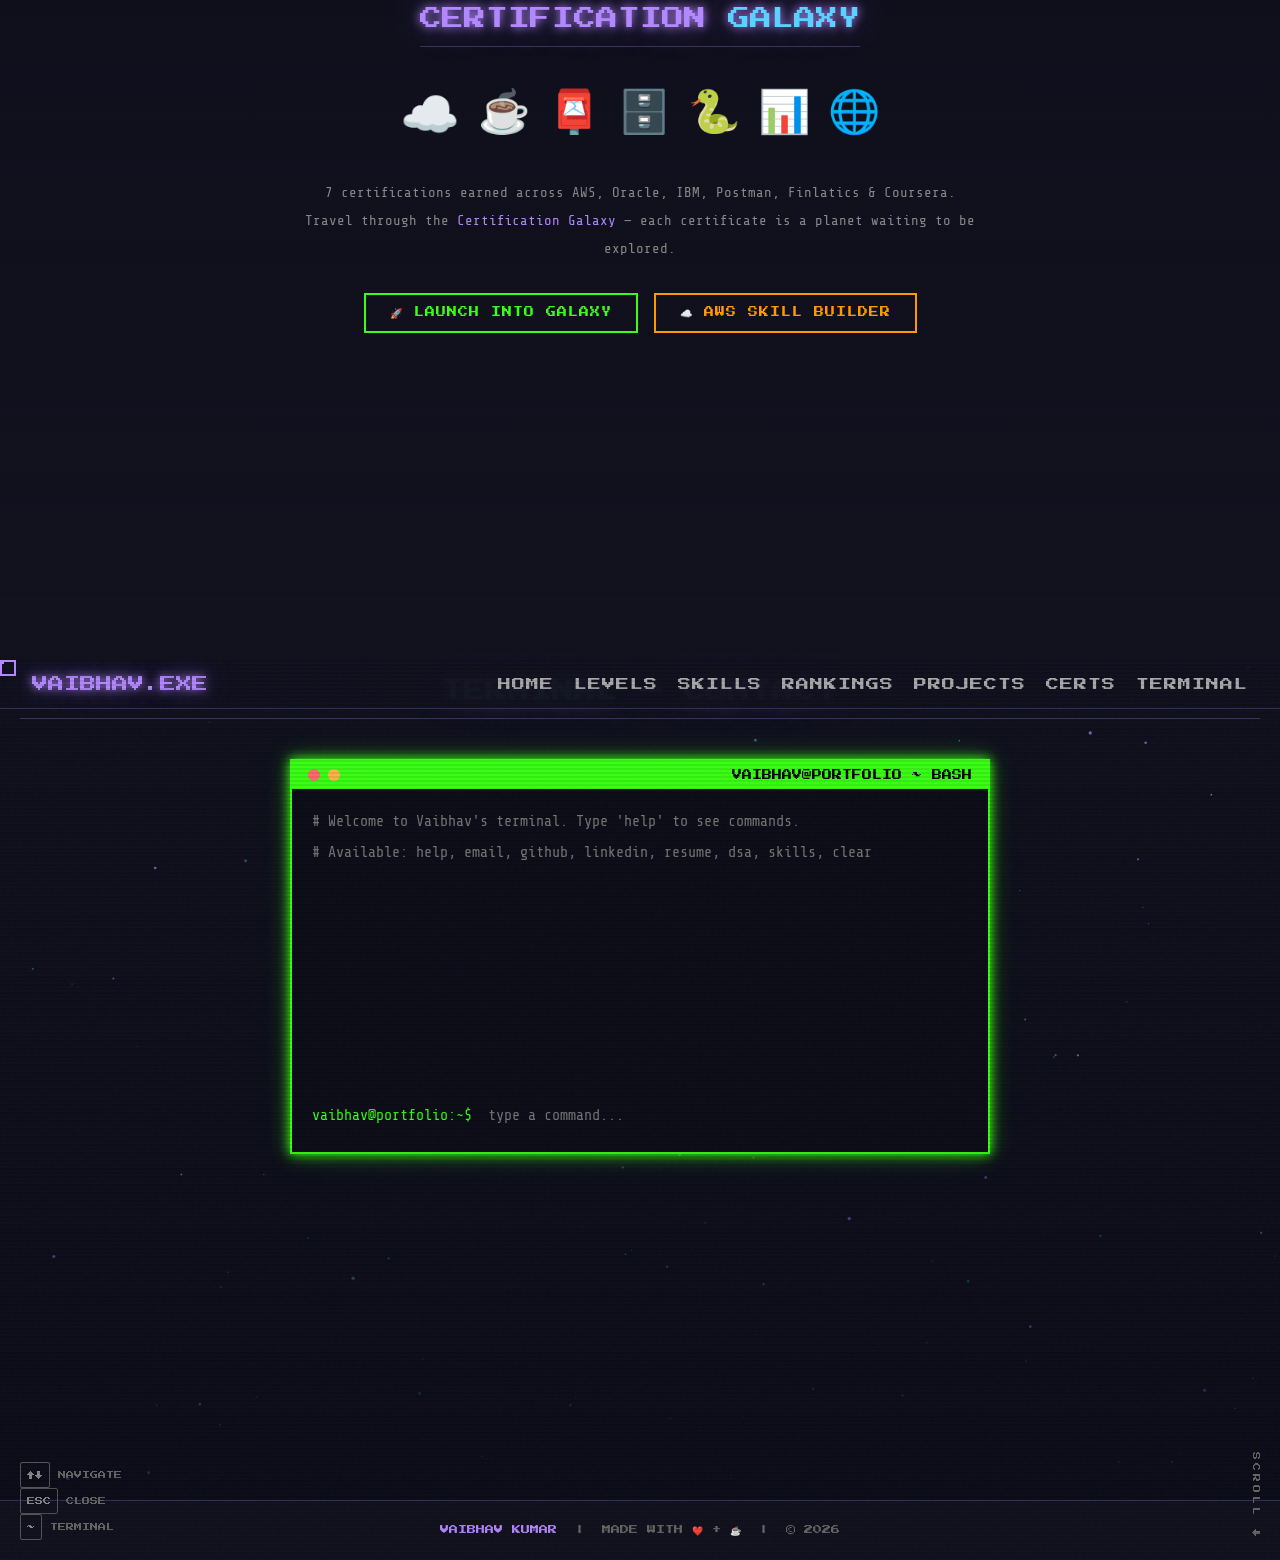
==== commit b81c1056: "Update index.html" ====
--- a/index.html
+++ b/index.html
@@ -119,7 +119,7 @@
         </div>
         <a href="https://leetcode.com/u/huTFu8nIjY/" target="_blank" style="text-decoration: none; color: inherit;">
             <div class="stat-box" style="border-color: #ffa116;">
-                <div class="stat-num" style="color: #ffa116; text-shadow: 0 0 10px #ffa11680;">1,722</div>
+                <div class="stat-num" style="color: #ffa116; text-shadow: 0 0 10px #ffa11680;">1,874 - Knight (Top 5%)</div>
                 <div class="stat-lbl">LEETCODE</div>
             </div>
         </a>
@@ -513,7 +513,7 @@
                         <td data-label="RANK" class="rank">1ST</td>
                         <td data-label="PLATFORM" style="font-weight: bold; color: #ffa116;">LeetCode</td>
                         <td data-label="USERNAME" style="color: #ddd;">huTFu8nIjY</td>
-                        <td data-label="SCORE" style="color: var(--blue);">1,722 (Top 11.74%)</td>
+                        <td data-label="SCORE" style="color: var(--blue);">1,874 - Knight (Top 5%)</td>
                         <td data-label="ACTION" class="action-cell">
                             <a href="https://leetcode.com/u/huTFu8nIjY/" target="_blank" class="view-btn">▶ VIEW</a>
                         </td>
@@ -523,7 +523,7 @@
                         <td data-label="RANK" class="rank">2ND</td>
                         <td data-label="PLATFORM" style="font-weight: bold; color: #2f8d46;">GeeksforGeeks</td>
                         <td data-label="USERNAME" style="color: #ddd;">vaibhavbcyq</td>
-                        <td data-label="SCORE" style="color: var(--blue);">Institution Rank: 100</td>
+                        <td data-label="SCORE" style="color: var(--blue);">Institution Rank: 80</td>
                         <td data-label="ACTION" class="action-cell">
                             <a href="https://www.geeksforgeeks.org/profile/vaibhavbcyq?tab=activity" target="_blank"
                                 class="view-btn">▶ VIEW</a>
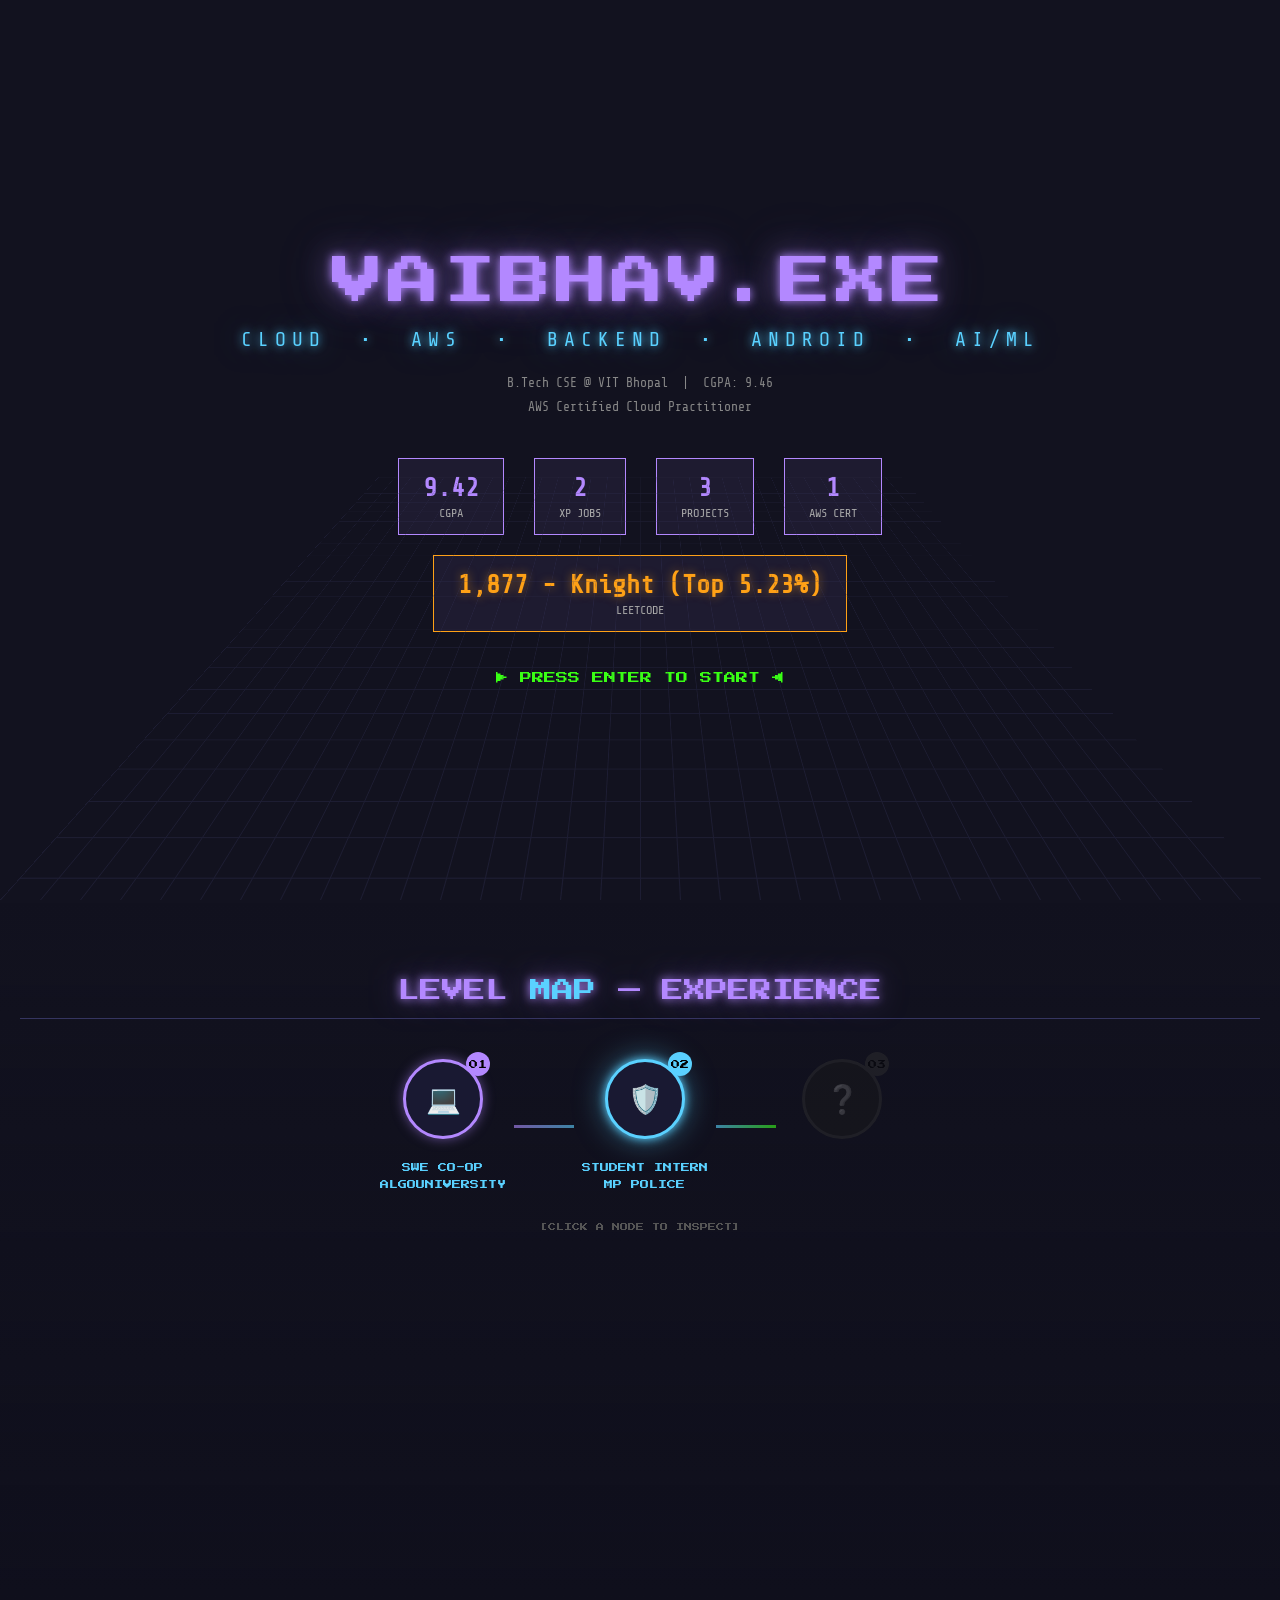
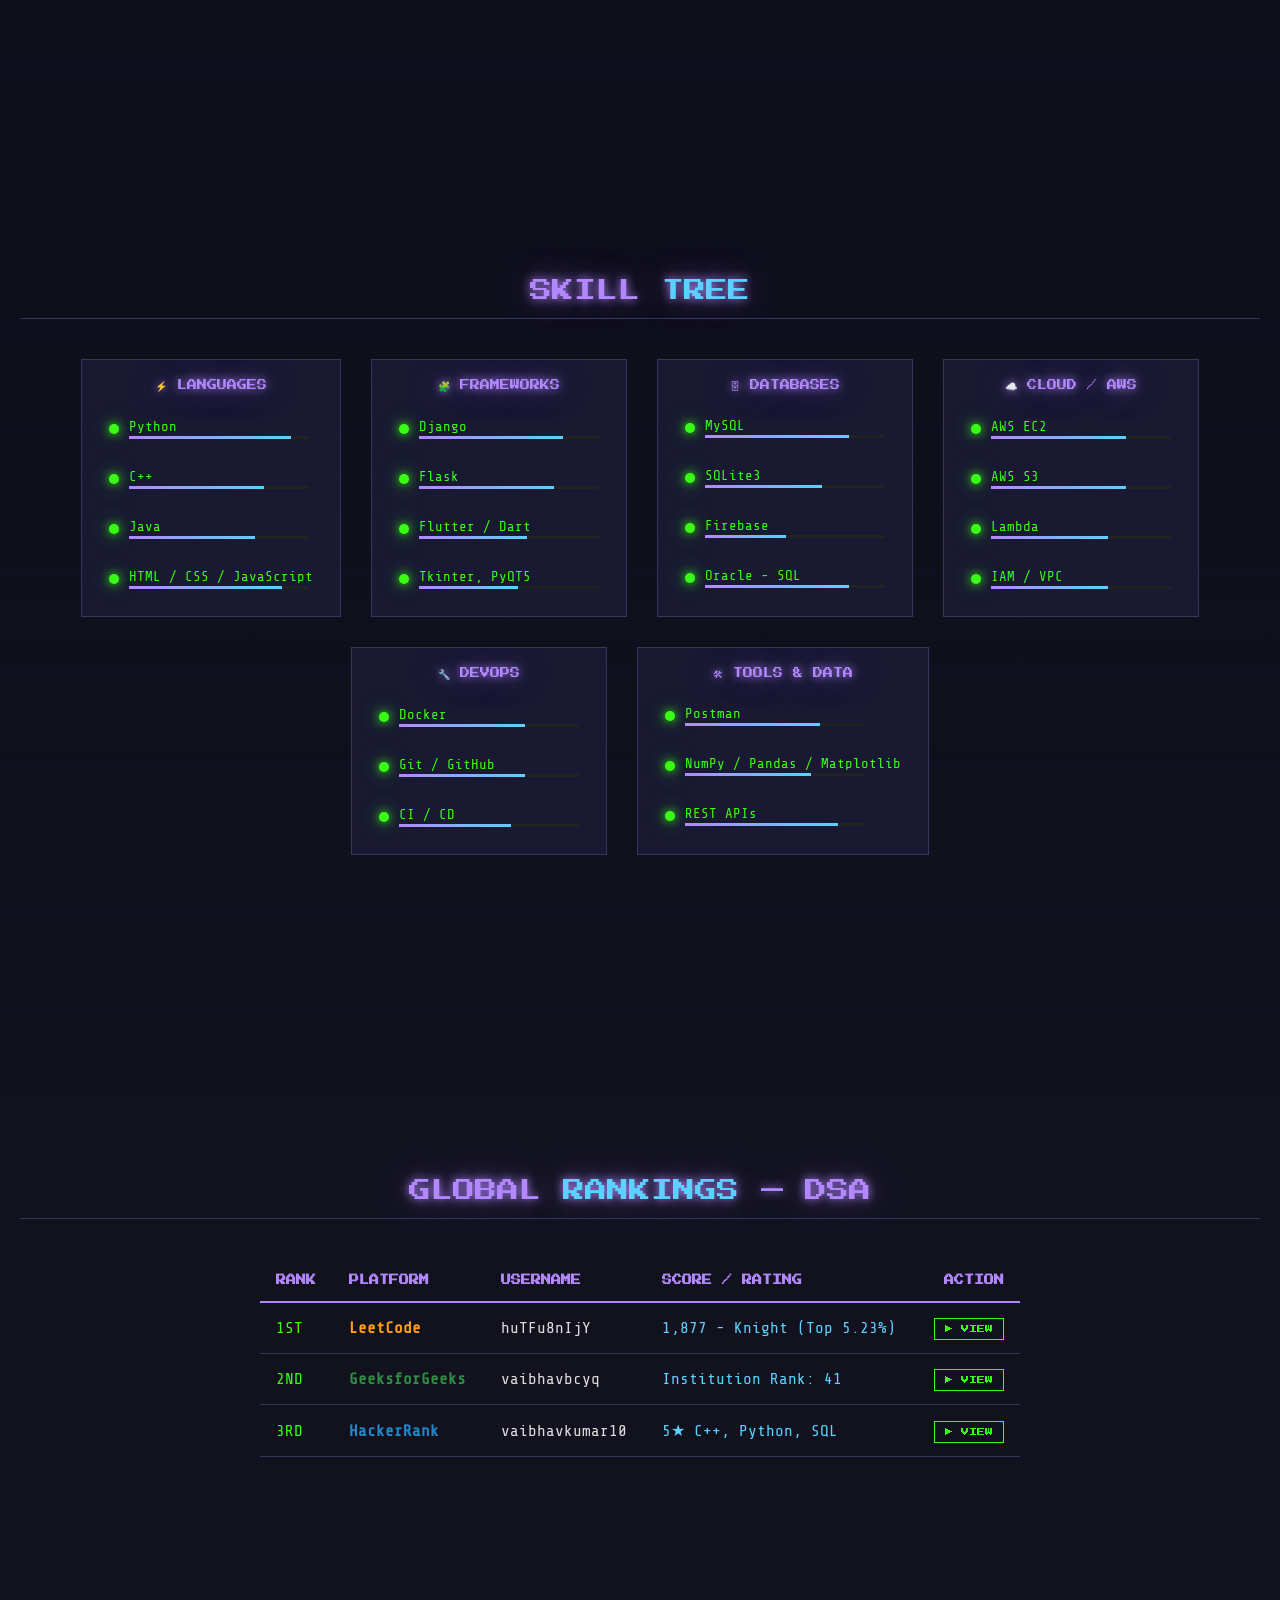
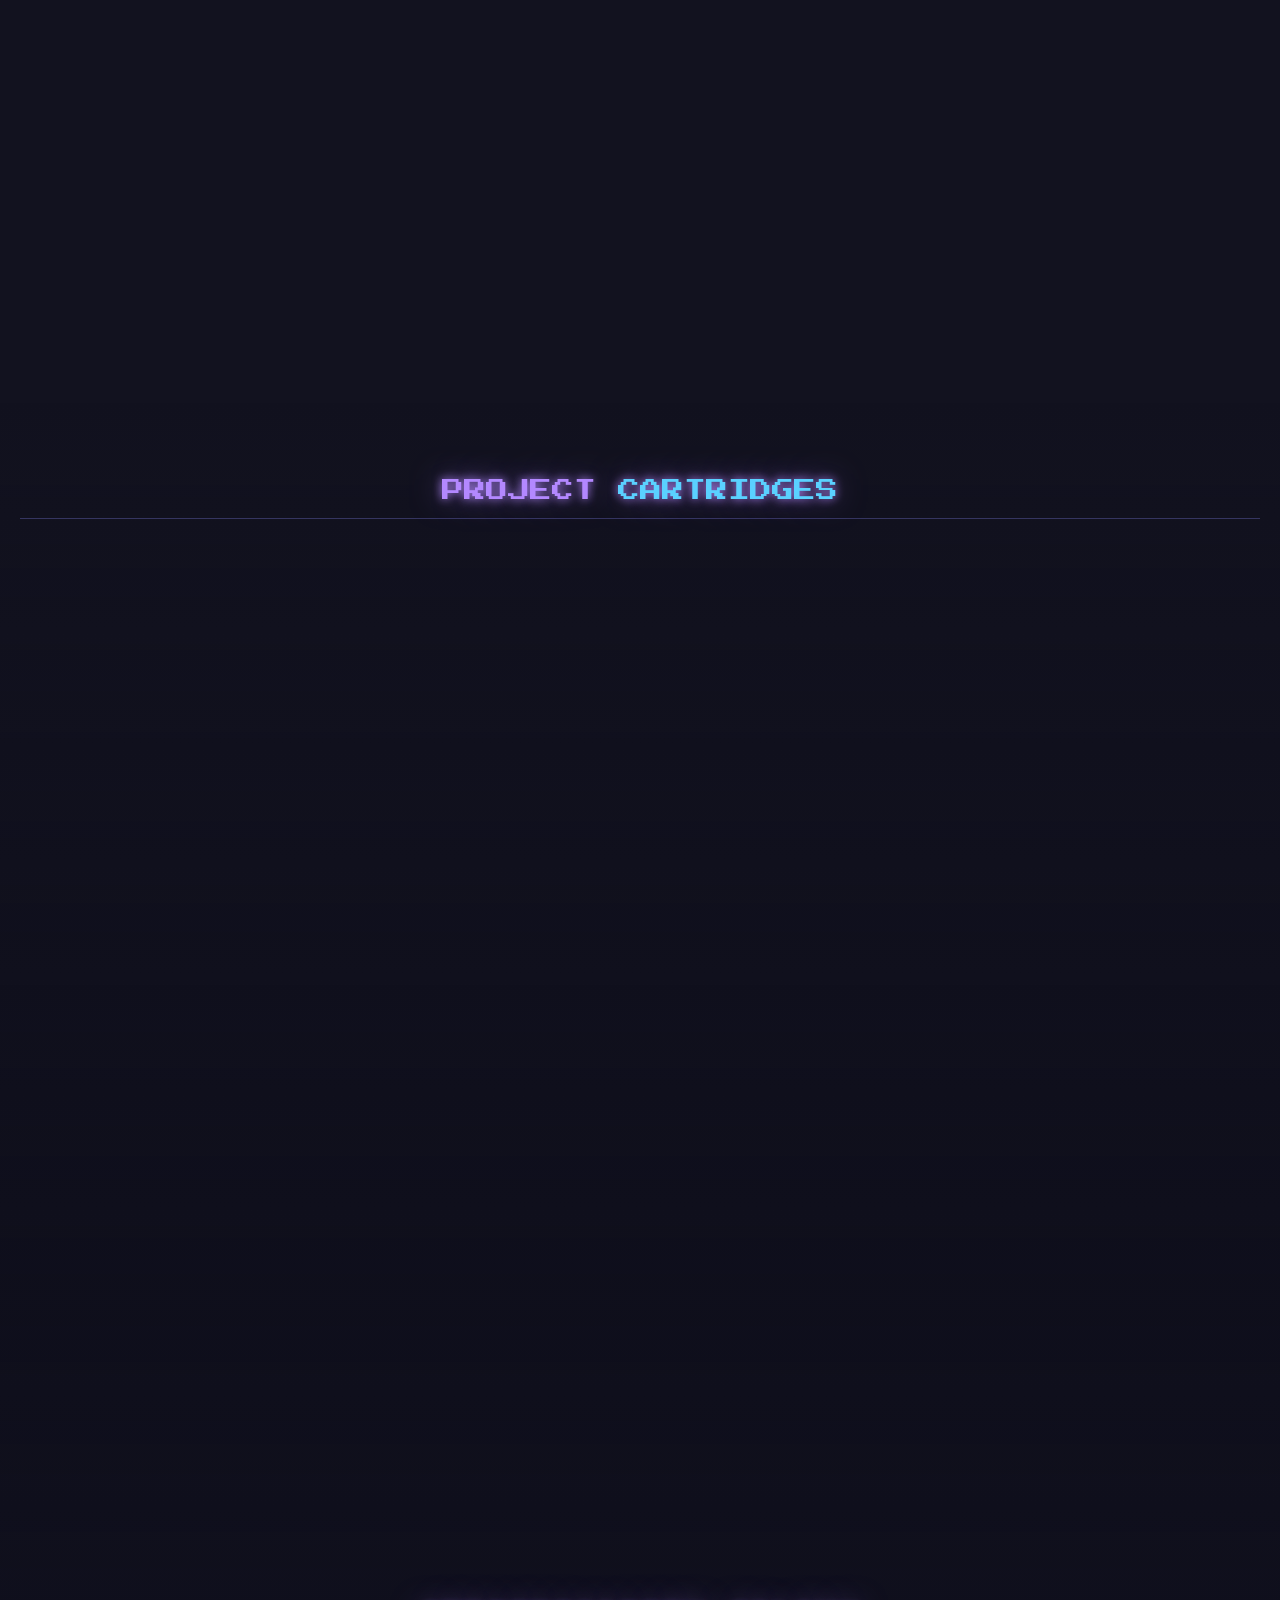
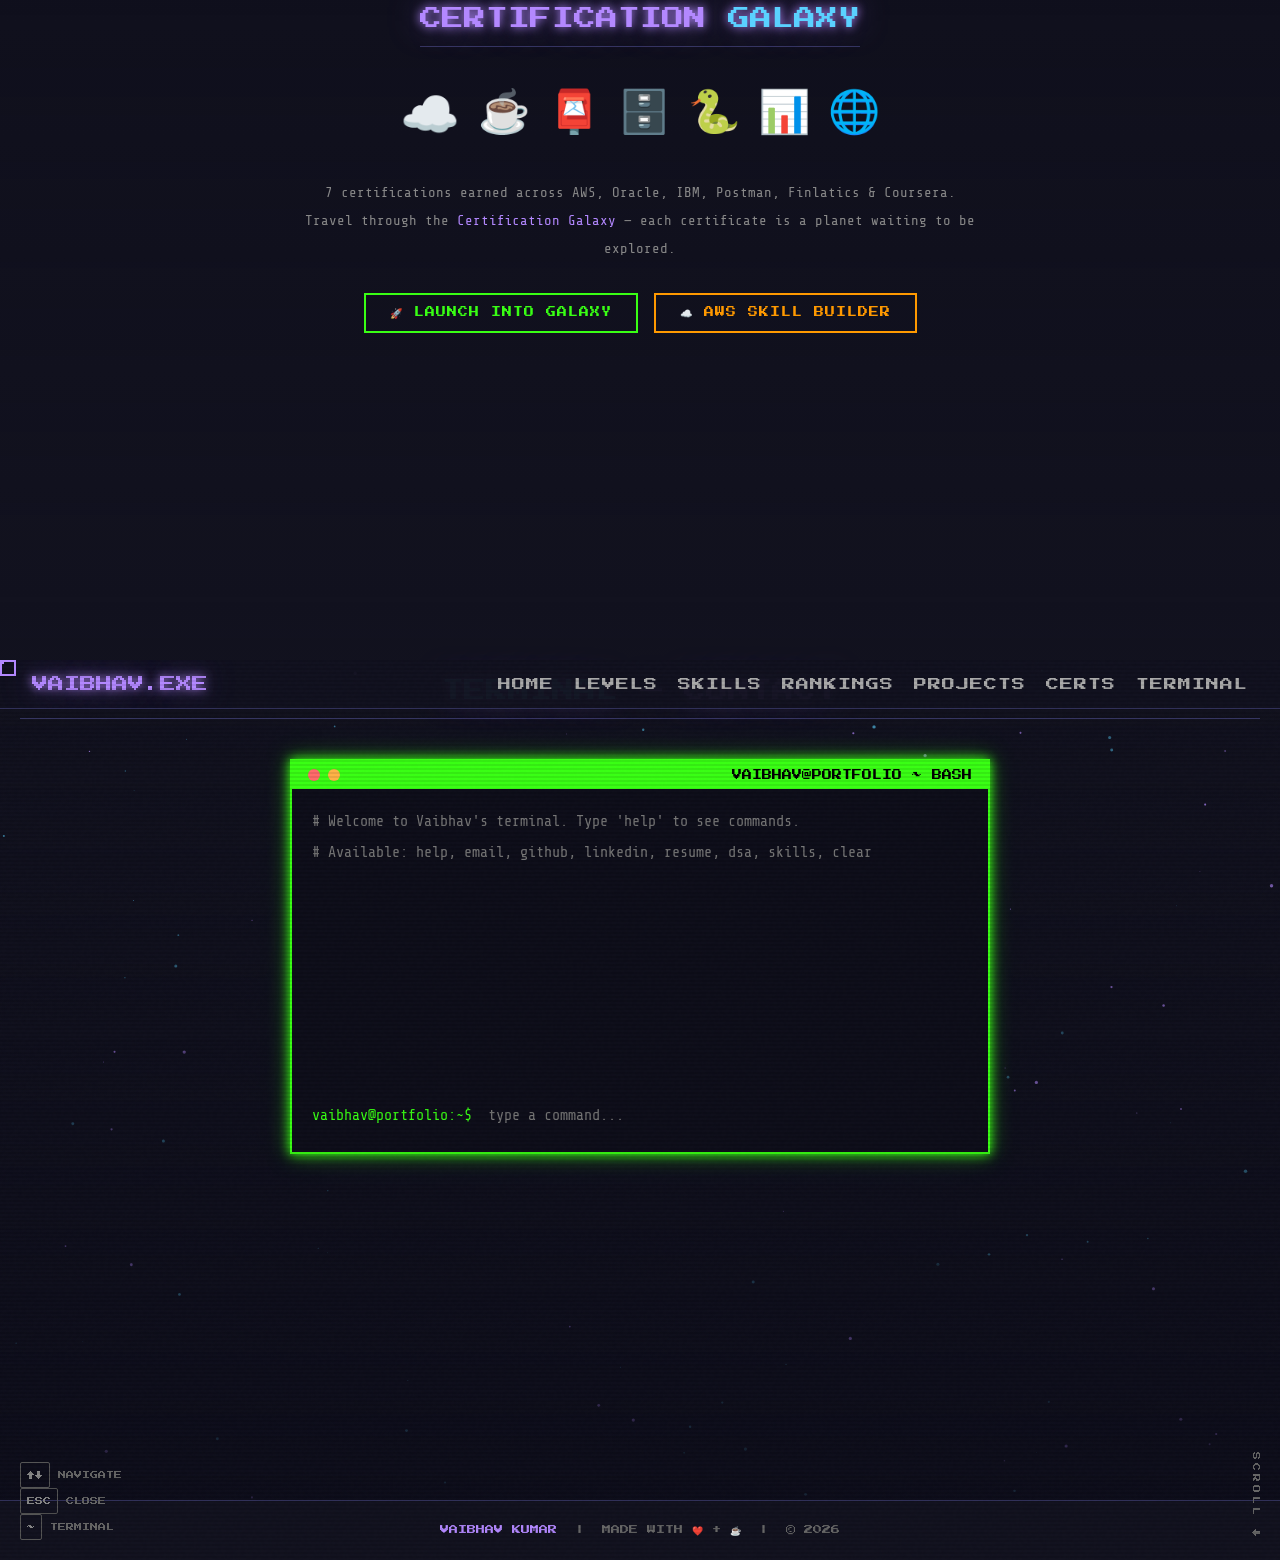
==== commit 636011f8: "Update profile stats Refresh personal/profile stats across site and terminal output: - update CGPA 9" ====
--- a/index.html
+++ b/index.html
@@ -101,7 +101,7 @@
         </div>
         <div class="hero-stats">
             <div class="stat-box">
-                <div class="stat-num">9.46</div>
+                <div class="stat-num">9.42</div>
                 <div class="stat-lbl">CGPA</div>
             </div>
             <div class="stat-box">
@@ -119,7 +119,8 @@
         </div>
         <a href="https://leetcode.com/u/huTFu8nIjY/" target="_blank" style="text-decoration: none; color: inherit;">
             <div class="stat-box" style="border-color: #ffa116;">
-                <div class="stat-num" style="color: #ffa116; text-shadow: 0 0 10px #ffa11680;">1,874 - Knight (Top 5%)</div>
+                <div class="stat-num" style="color: #ffa116; text-shadow: 0 0 10px #ffa11680;">1,877 - Knight (Top
+                    5.23%)</div>
                 <div class="stat-lbl">LEETCODE</div>
             </div>
         </a>
@@ -350,15 +351,15 @@
                             <div class="xp-fill" data-w="45"></div>
                         </div>
                     </div>
-                </div>
-            </div>
-
-            <div class="skill-node unlocked">
-                <div class="s-dot"></div>
-                <div>
-                    <div class="s-name">Oracle - SQL</div>
-                    <div class="xp-bar">
-                        <div class="xp-fill" data-w="80"></div>
+
+                </div>
+                <div class="skill-node unlocked">
+                    <div class="s-dot"></div>
+                    <div>
+                        <div class="s-name">Oracle - SQL</div>
+                        <div class="xp-bar">
+                            <div class="xp-fill" data-w="80"></div>
+                        </div>
                     </div>
                 </div>
             </div>
@@ -443,7 +444,7 @@
                     </div>
                 </div>
 
-                <div class="skill-node locked">
+                <!-- <div class="skill-node locked">
                     <div class="s-dot"></div>
                     <div>
                         <div class="s-name">Kubernetes</div>
@@ -451,7 +452,7 @@
                             <div class="xp-fill" data-w="20"></div>
                         </div>
                     </div>
-                </div>
+                </div> -->
             </div>
 
 
@@ -513,7 +514,7 @@
                         <td data-label="RANK" class="rank">1ST</td>
                         <td data-label="PLATFORM" style="font-weight: bold; color: #ffa116;">LeetCode</td>
                         <td data-label="USERNAME" style="color: #ddd;">huTFu8nIjY</td>
-                        <td data-label="SCORE" style="color: var(--blue);">1,874 - Knight (Top 5%)</td>
+                        <td data-label="SCORE" style="color: var(--blue);">1,877 - Knight (Top 5.23%)</td>
                         <td data-label="ACTION" class="action-cell">
                             <a href="https://leetcode.com/u/huTFu8nIjY/" target="_blank" class="view-btn">▶ VIEW</a>
                         </td>
@@ -523,7 +524,7 @@
                         <td data-label="RANK" class="rank">2ND</td>
                         <td data-label="PLATFORM" style="font-weight: bold; color: #2f8d46;">GeeksforGeeks</td>
                         <td data-label="USERNAME" style="color: #ddd;">vaibhavbcyq</td>
-                        <td data-label="SCORE" style="color: var(--blue);">Institution Rank: 80</td>
+                        <td data-label="SCORE" style="color: var(--blue);">Institution Rank: 41</td>
                         <td data-label="ACTION" class="action-cell">
                             <a href="https://www.geeksforgeeks.org/profile/vaibhavbcyq?tab=activity" target="_blank"
                                 class="view-btn">▶ VIEW</a>
@@ -759,4 +760,4 @@
 </body>
 
 
-</html>
+</html>
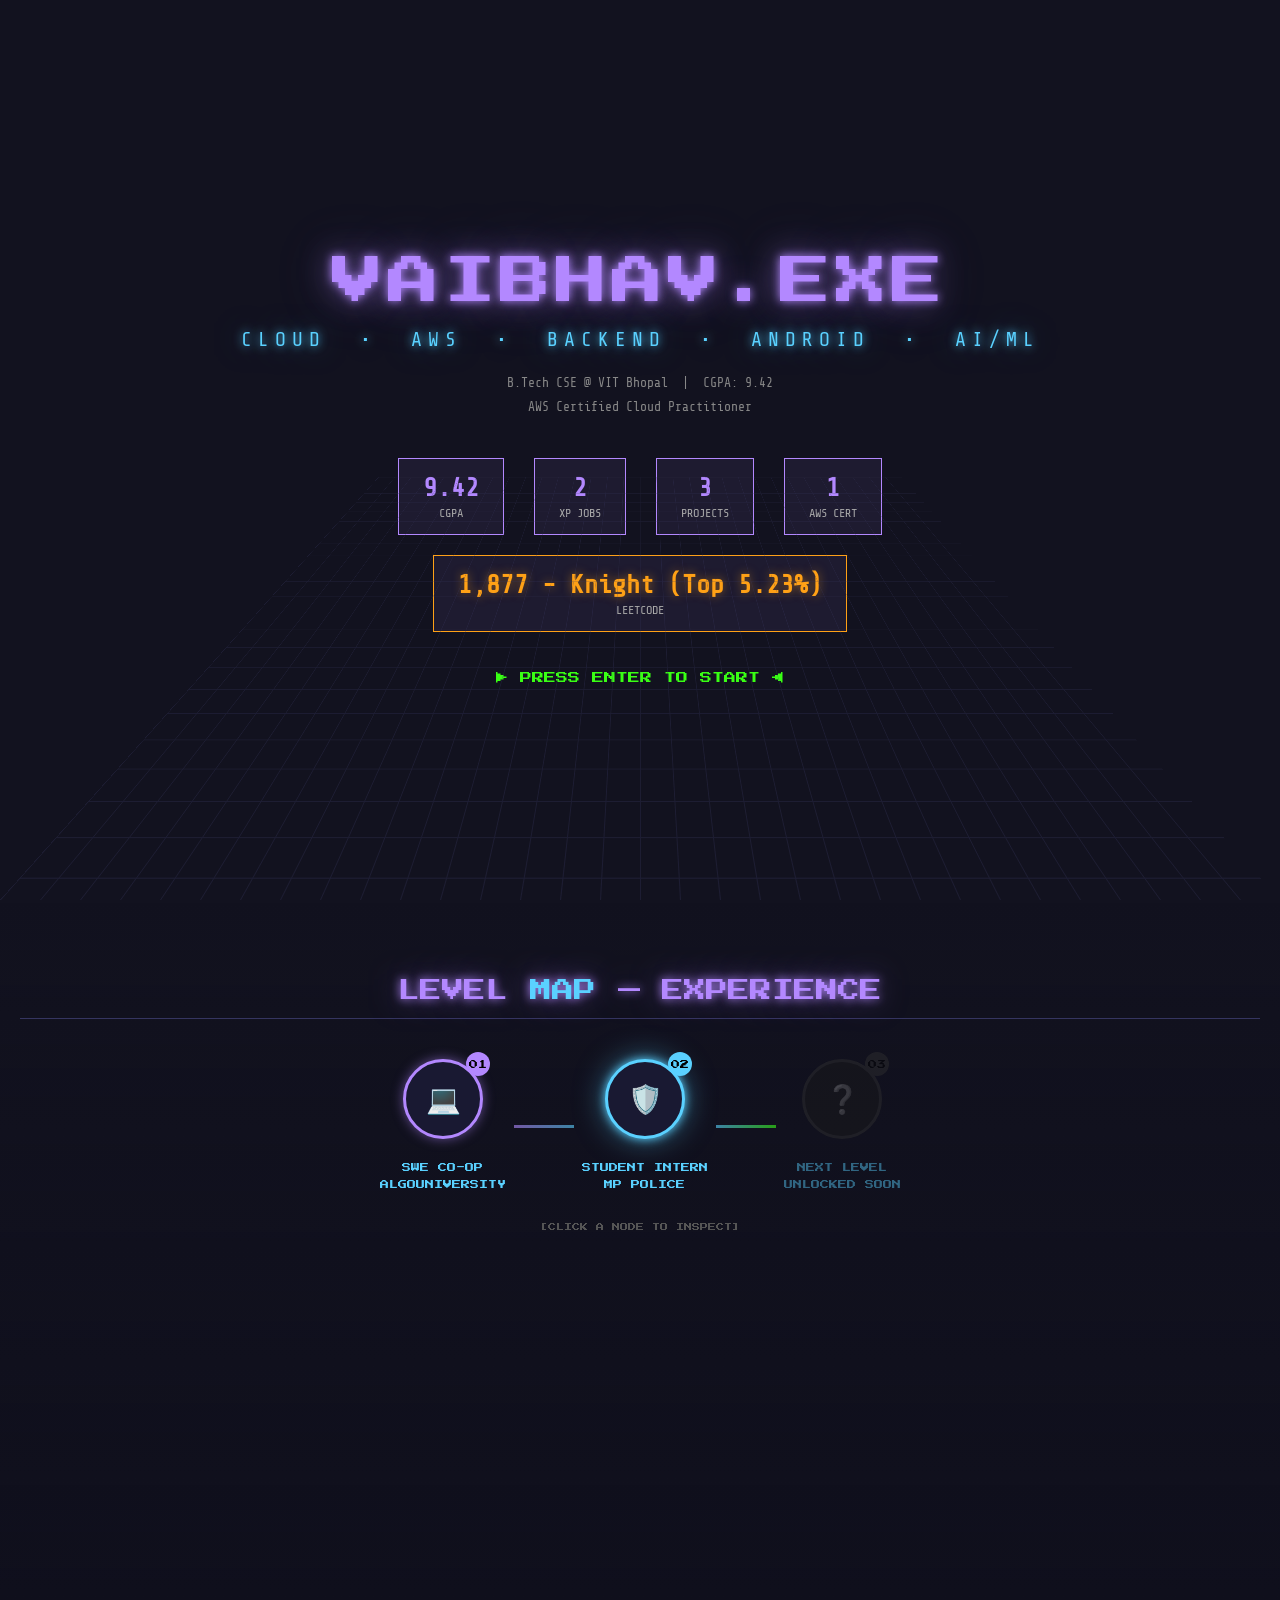
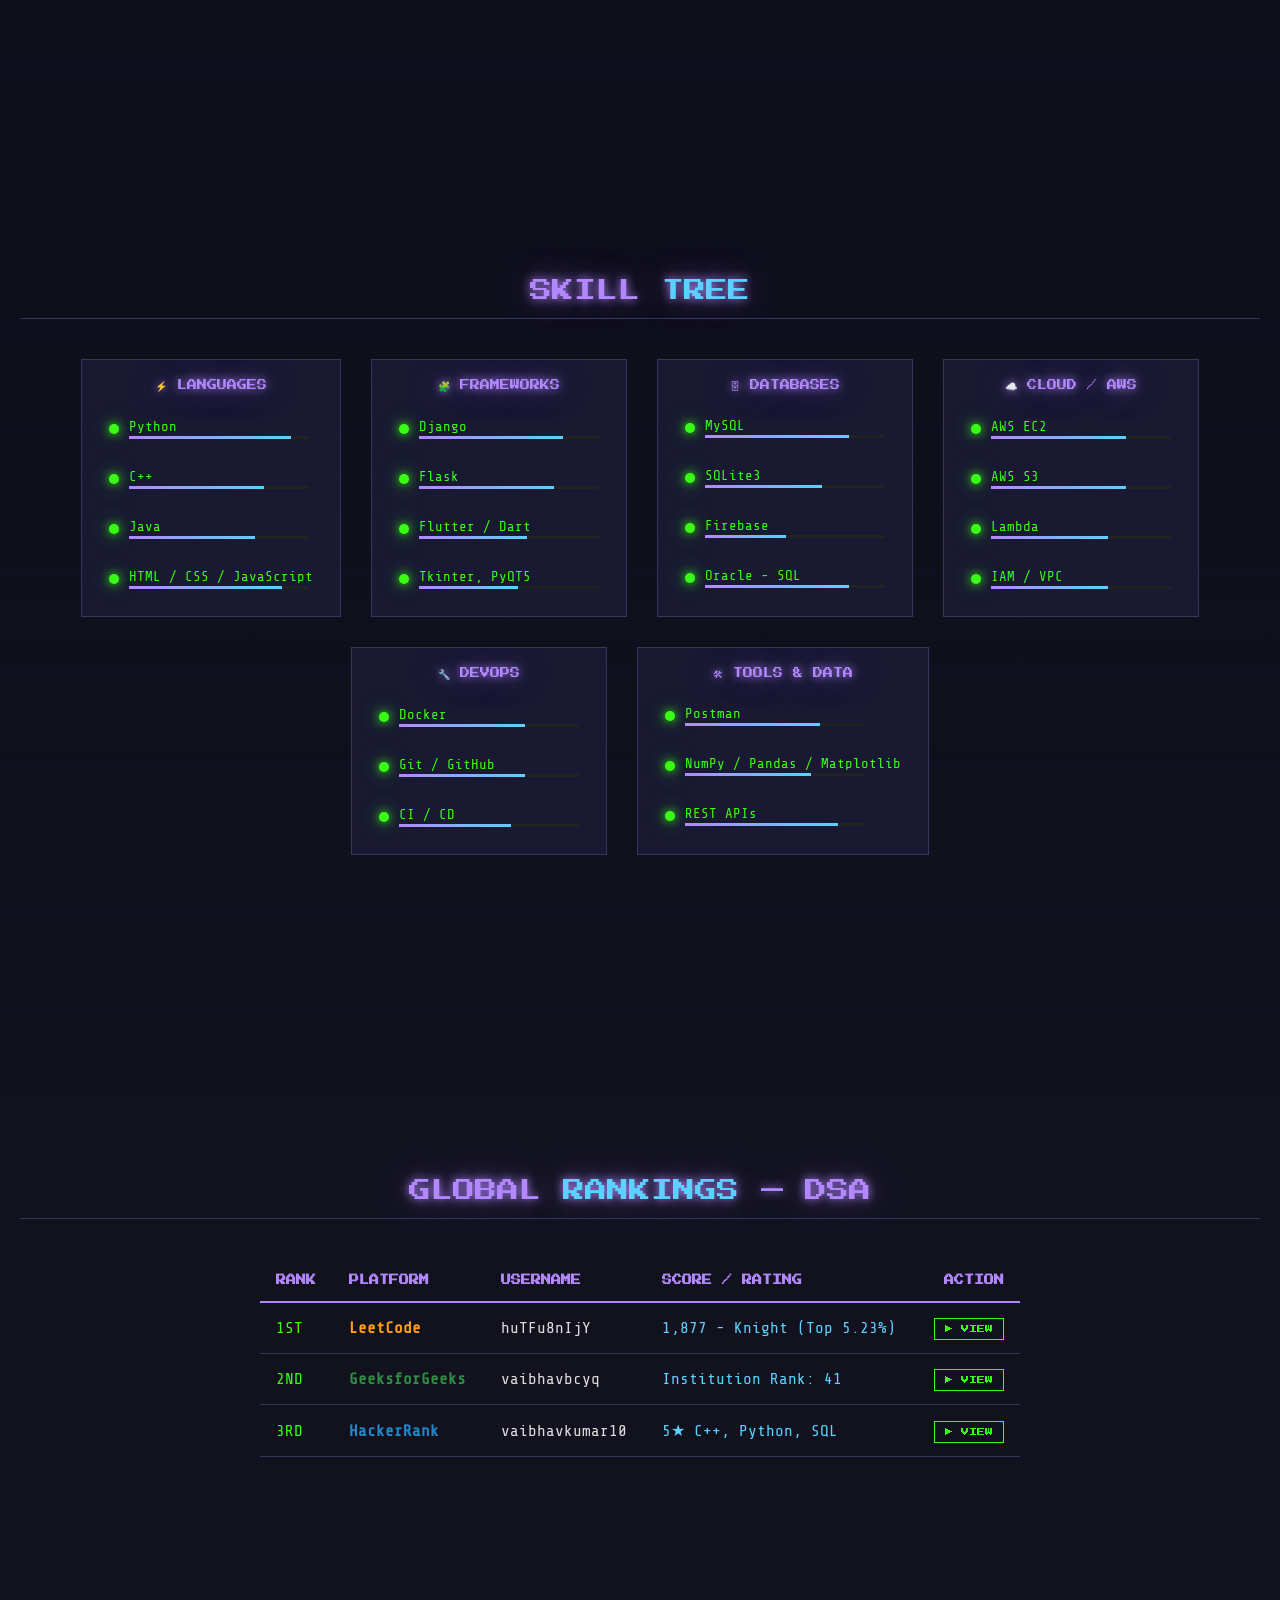
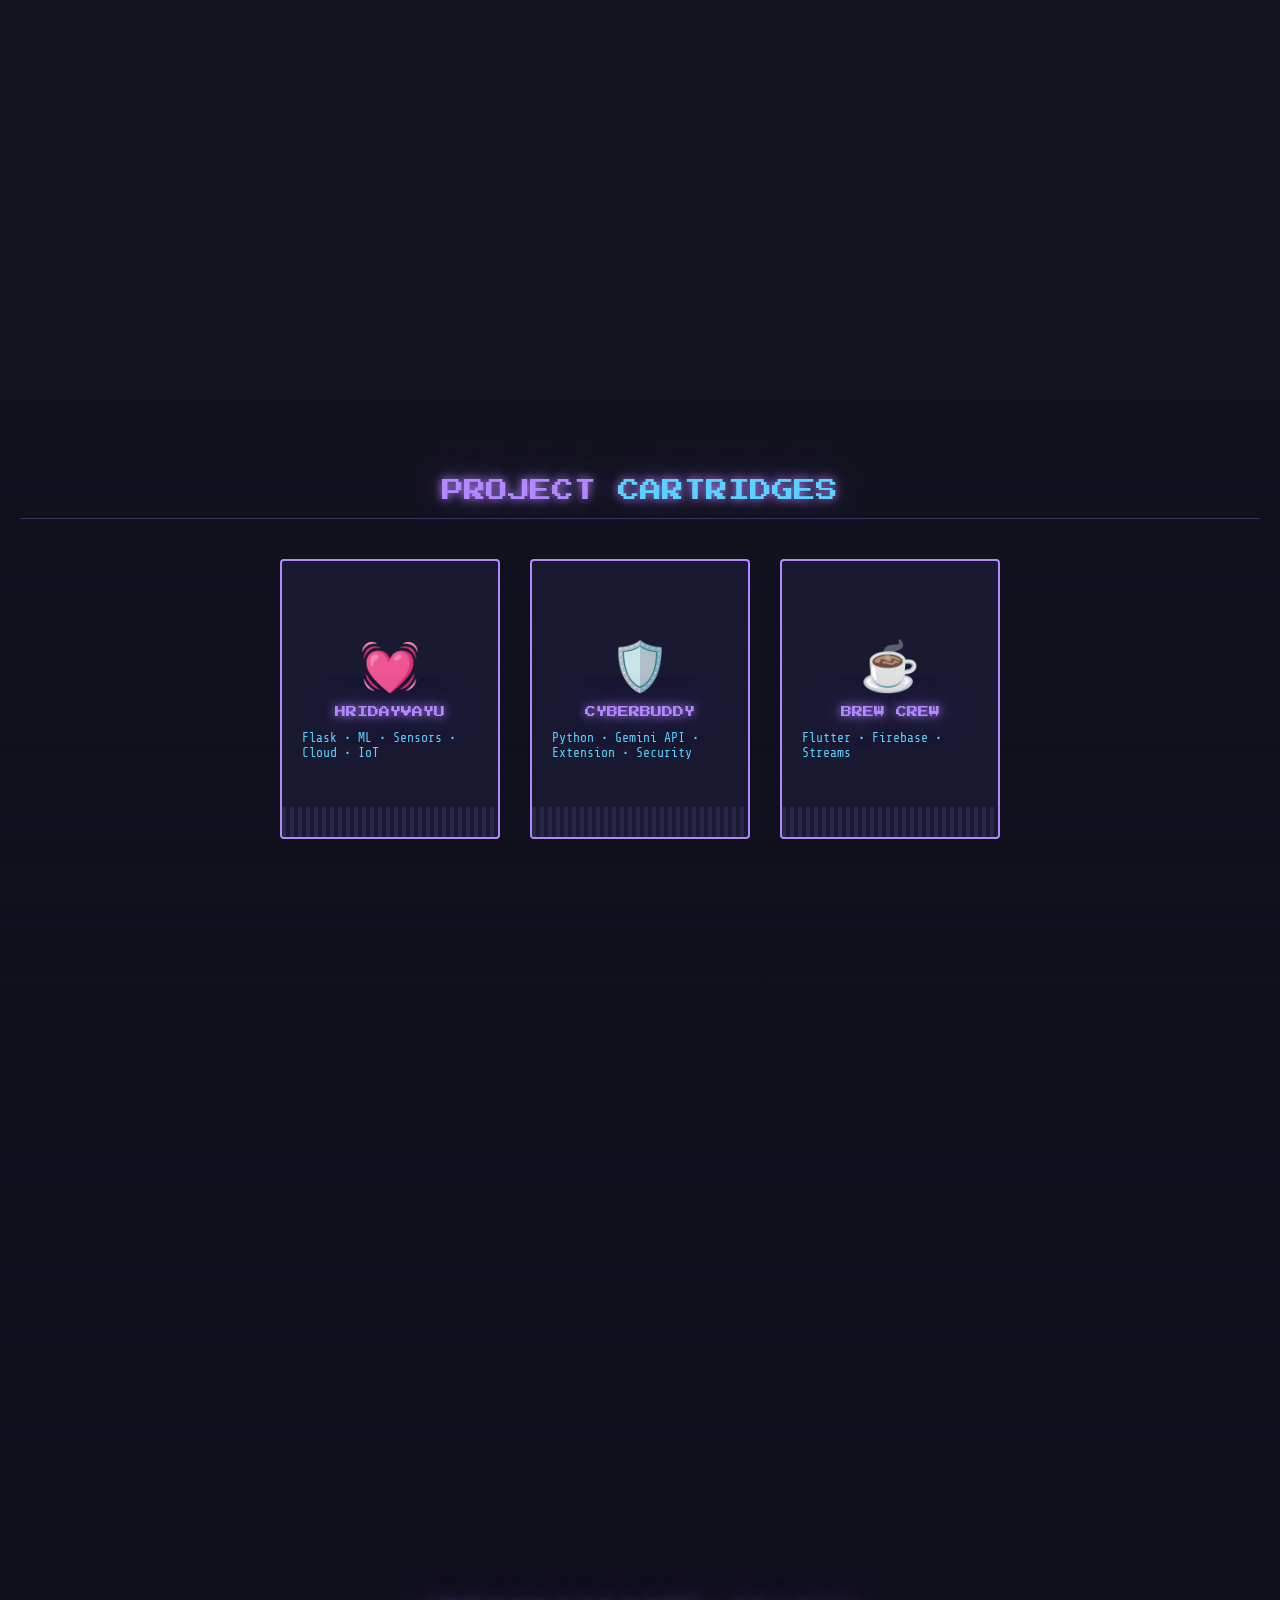
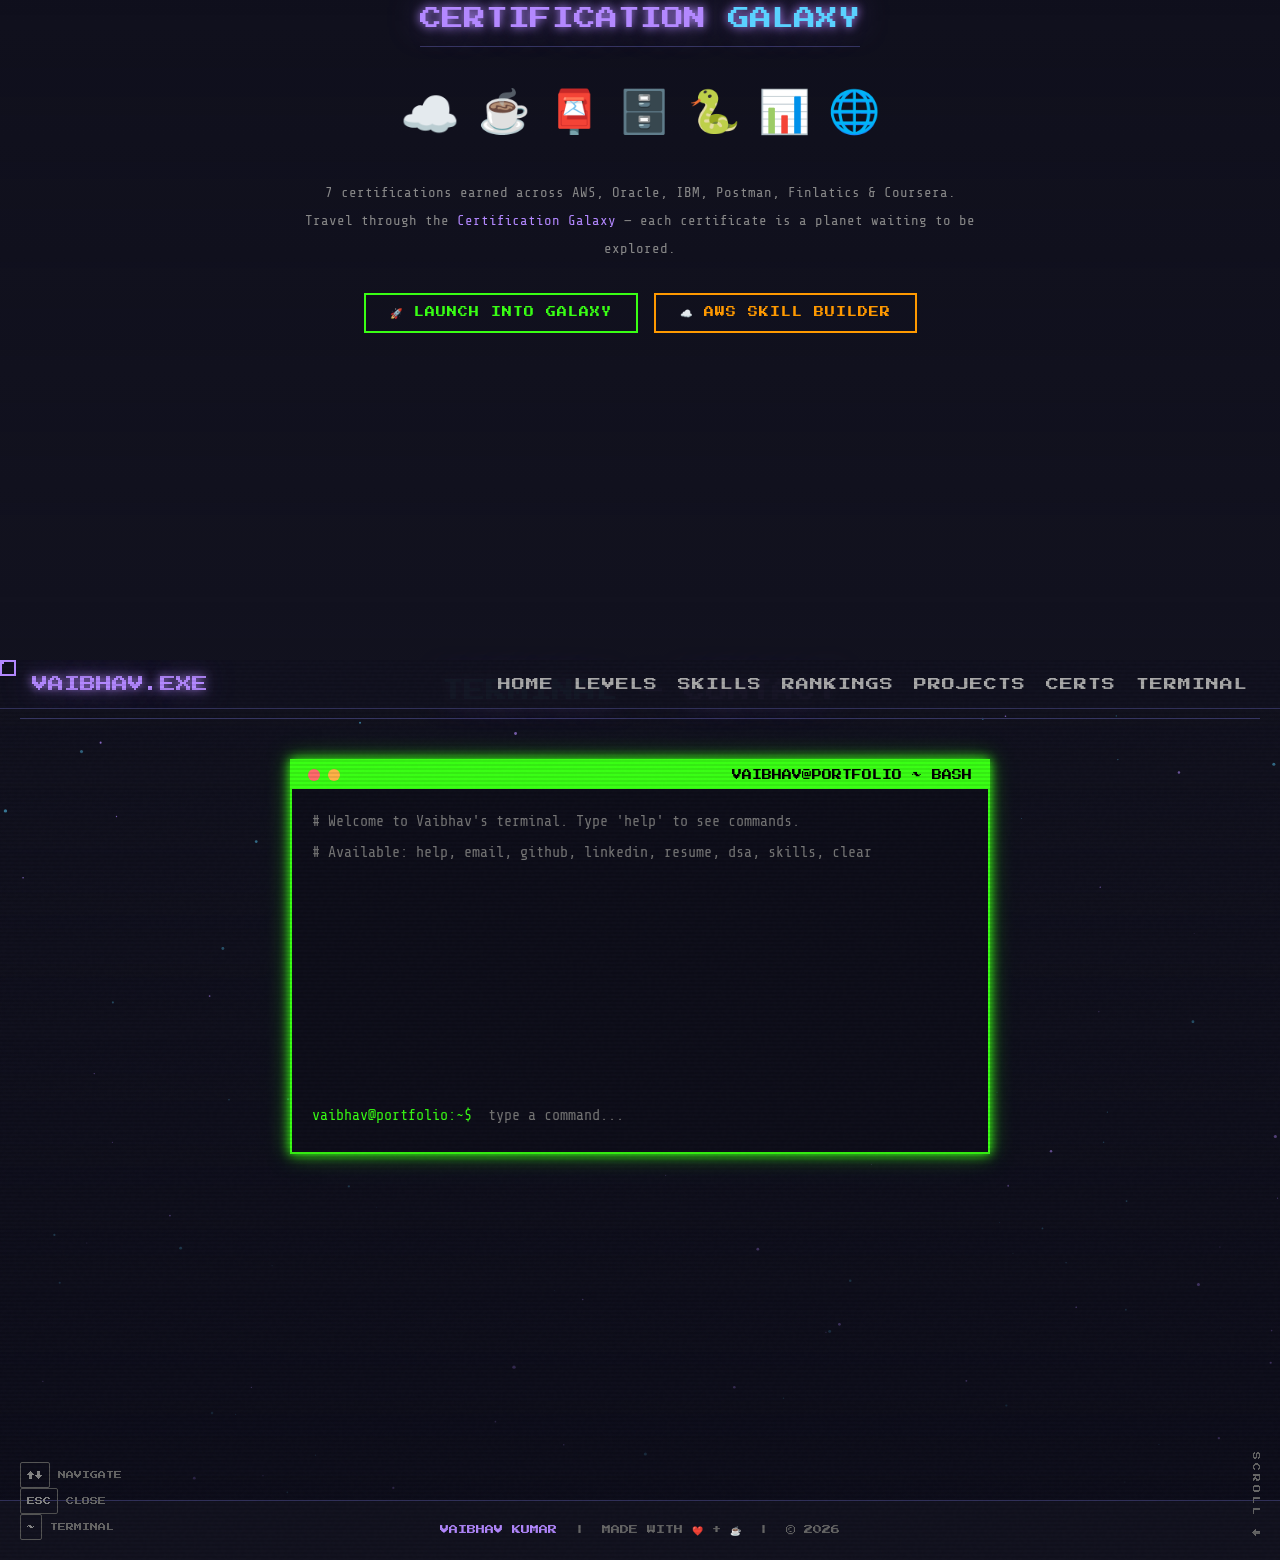
==== commit 0fcc548f: "Update CGPA" ====
--- a/index.html
+++ b/index.html
@@ -96,7 +96,7 @@
         </div>
         <div
             style="font-family:var(--mono);font-size:13px;color:#888;max-width:500px;text-align:center;line-height:1.8;">
-            B.Tech CSE @ VIT Bhopal &nbsp;|&nbsp; CGPA: 9.46<br />
+            B.Tech CSE @ VIT Bhopal &nbsp;|&nbsp; CGPA: 9.42<br />
             AWS Certified Cloud Practitioner
         </div>
         <div class="hero-stats">
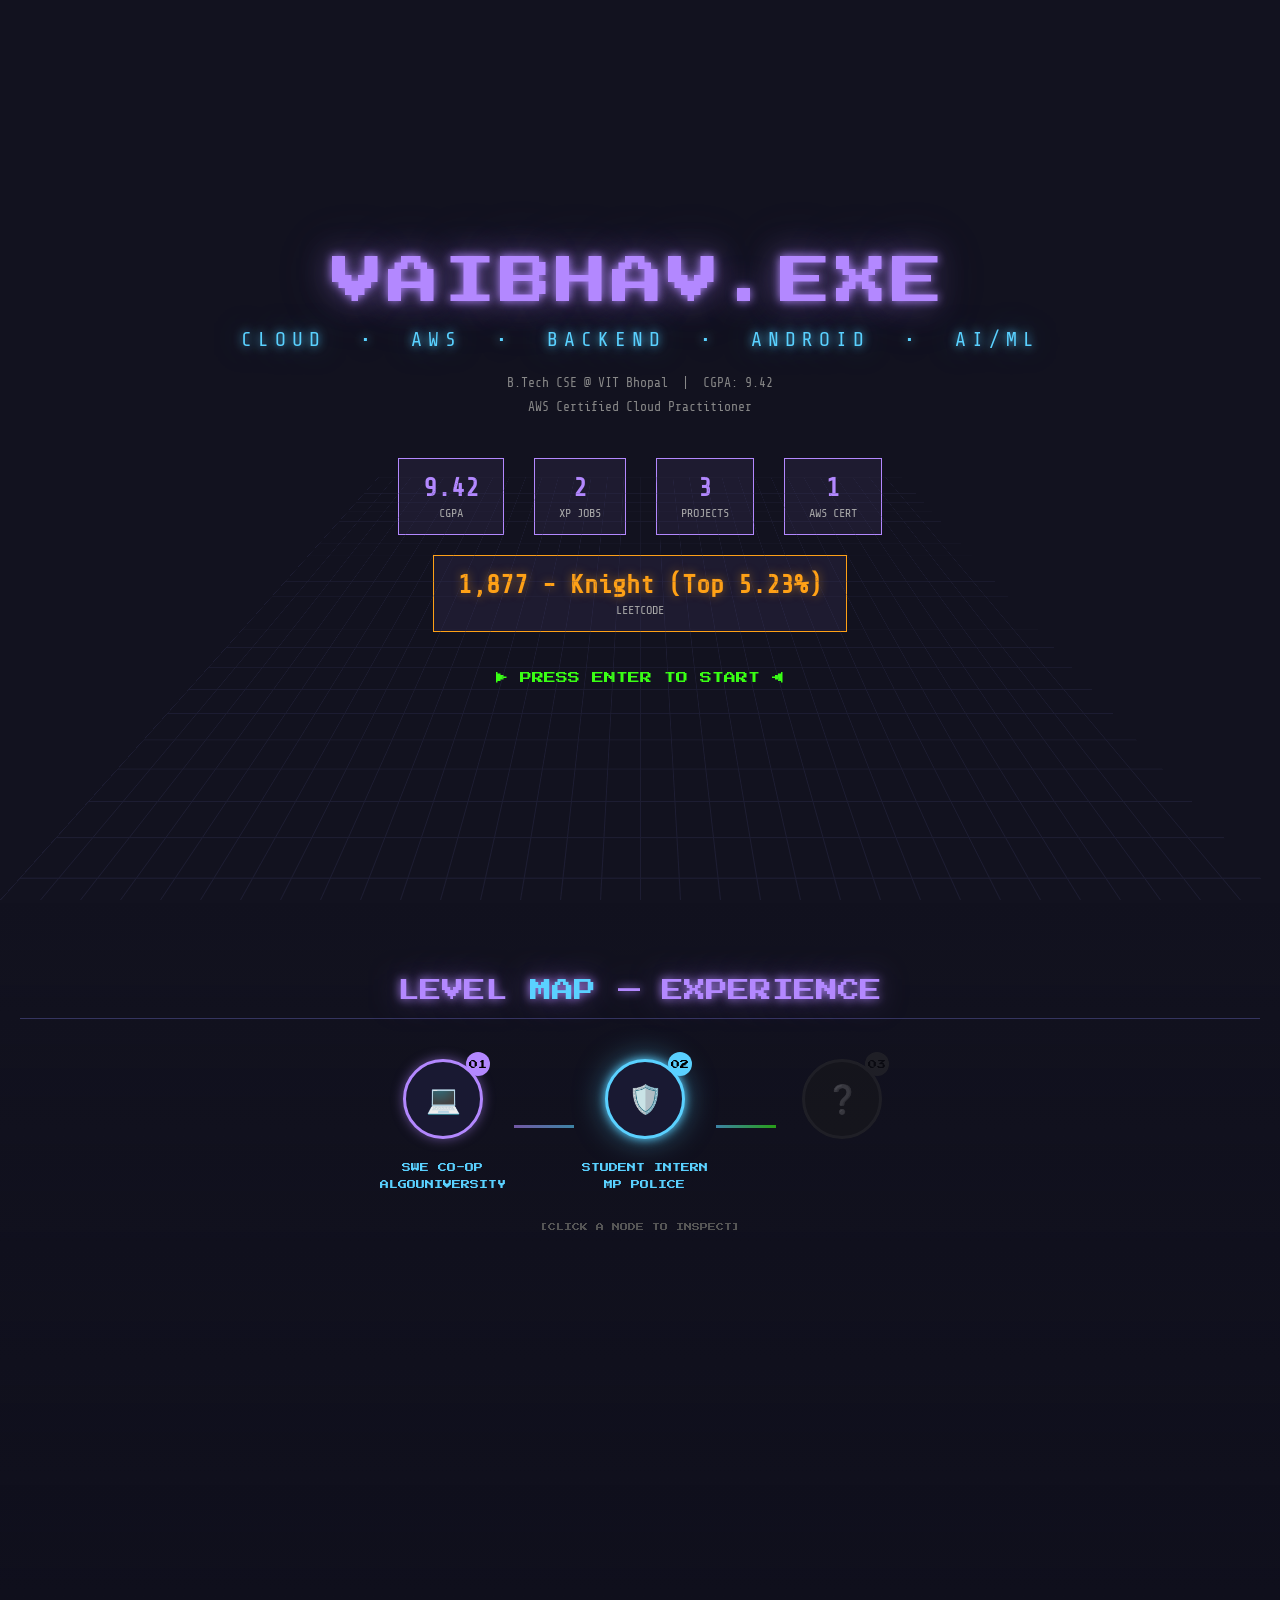
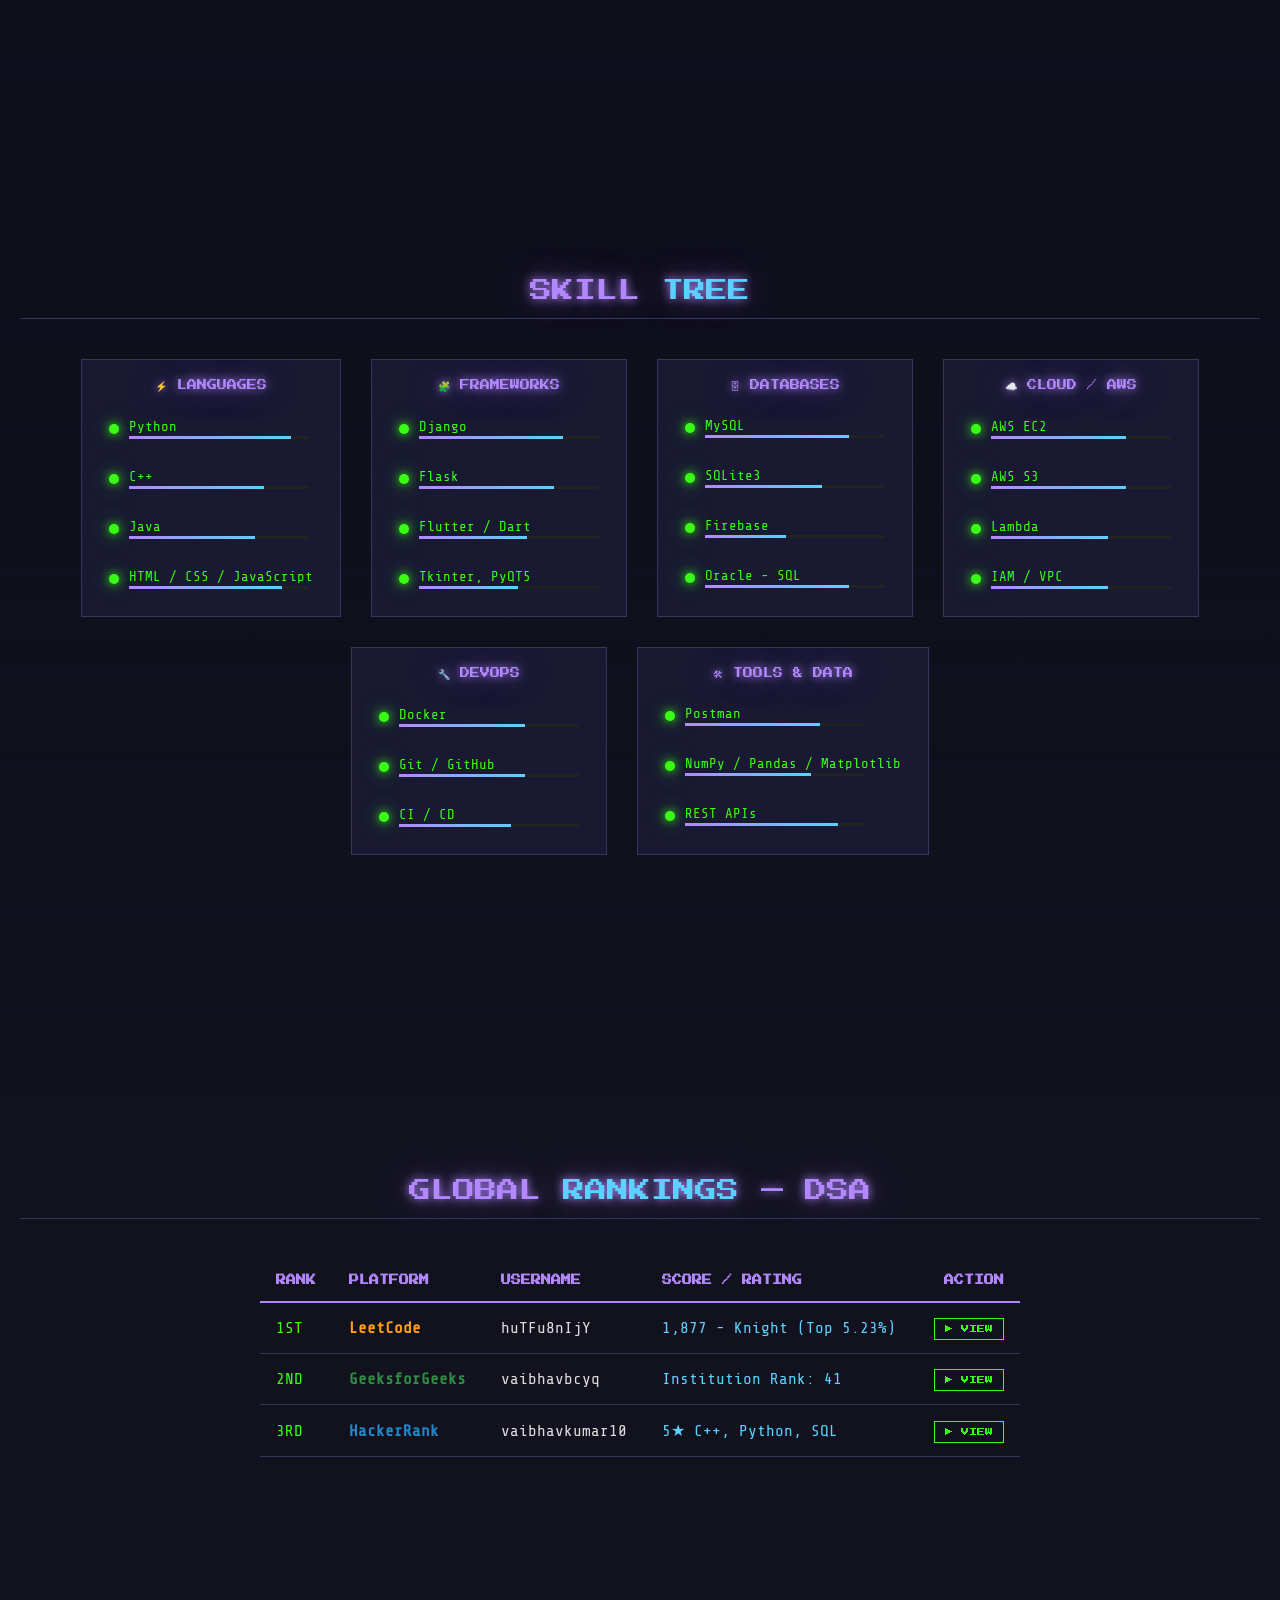
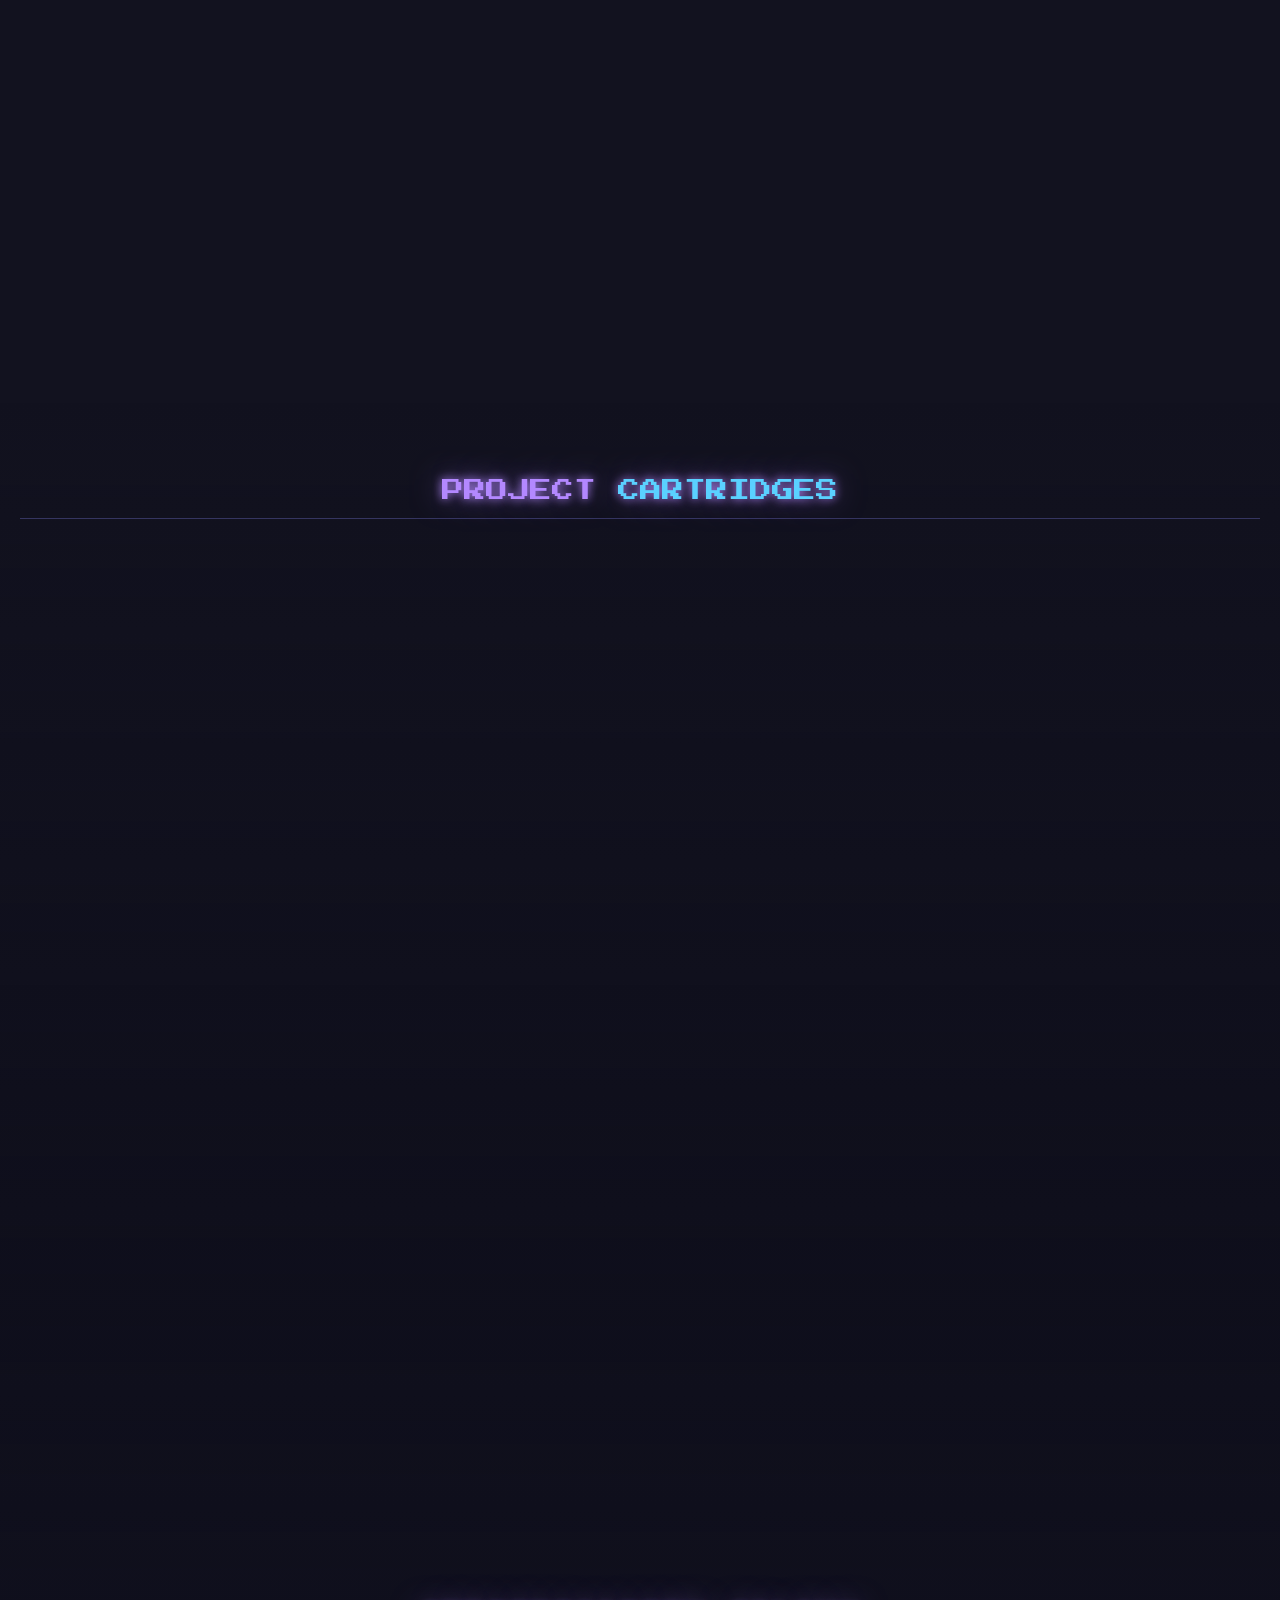
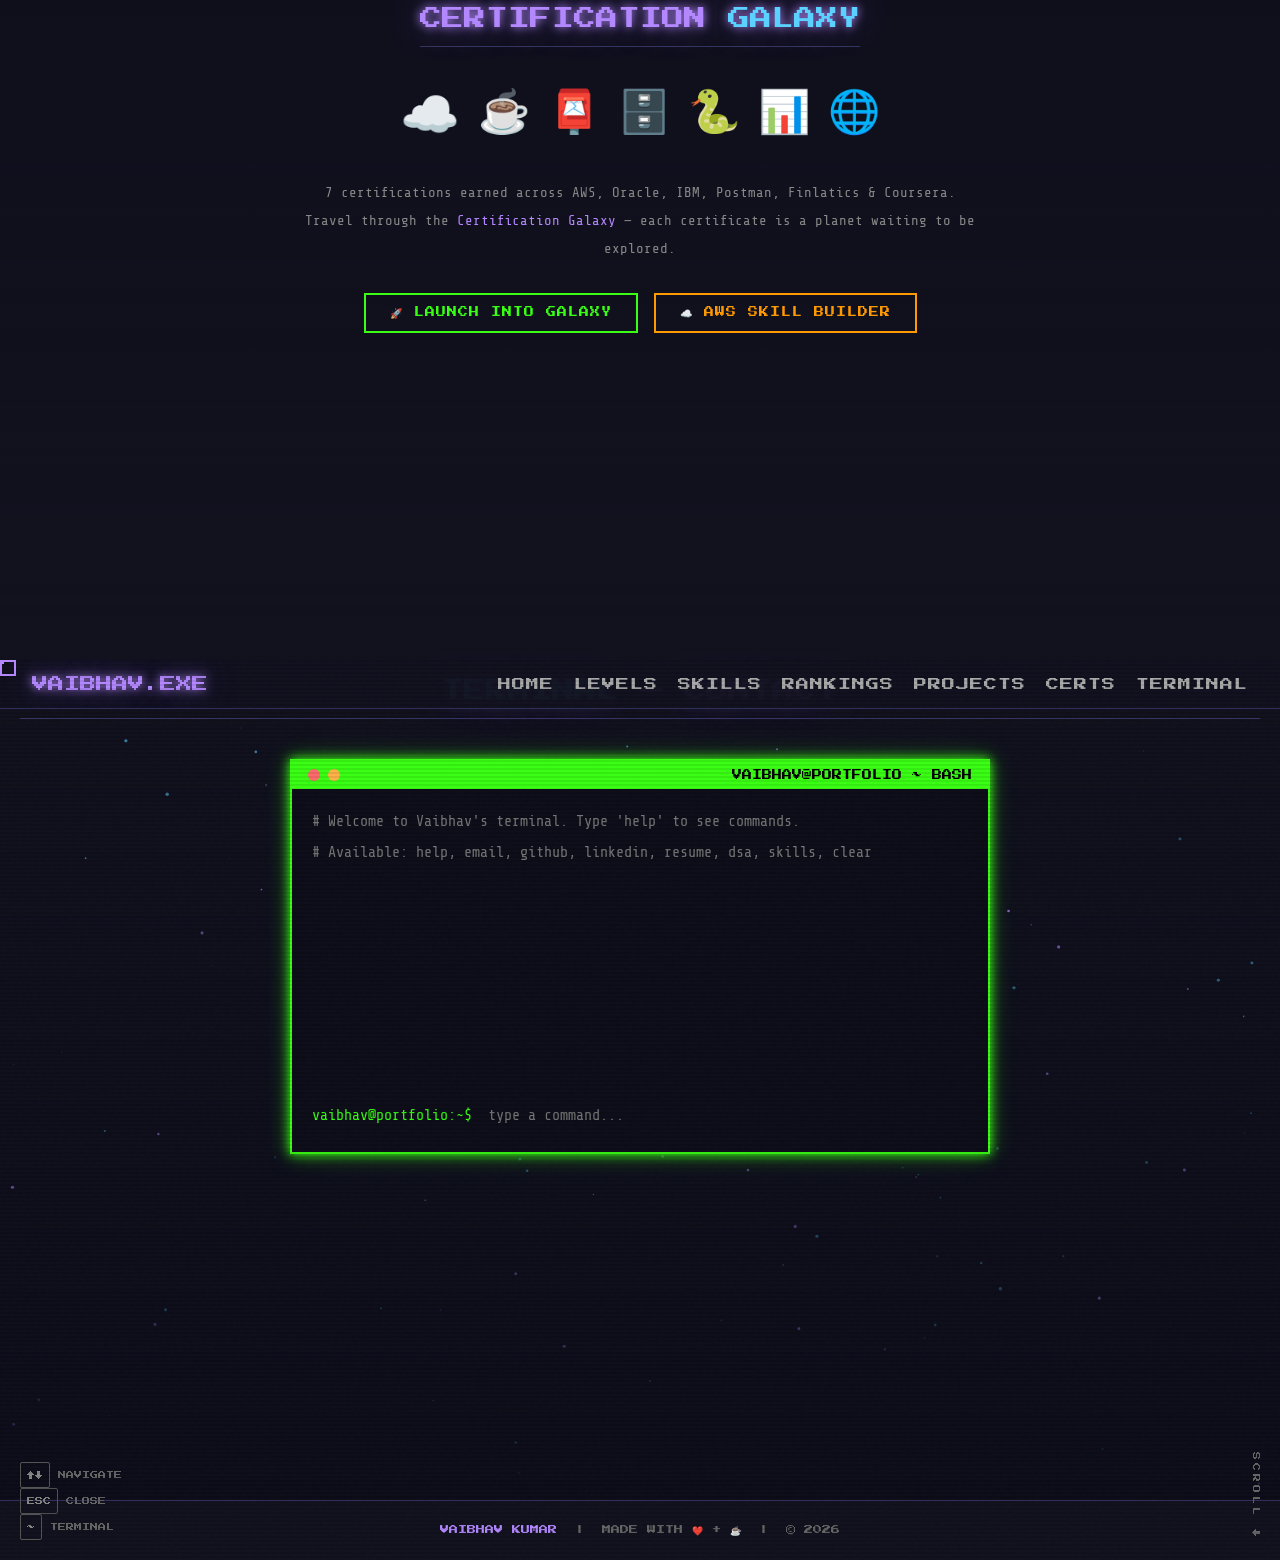
==== commit 19d5ae49: "Update Code-Forge link" ====
--- a/index.html
+++ b/index.html
@@ -188,7 +188,7 @@
                 </div>
 
                 <div class="exp-links">
-                    <a href="https://oj-project-w5uv.onrender.com/" target="_blank" class="exp-btn live">▶ LIVE DEMO</a>
+                    <a href="https://code-forge.vaibhavkumar.me/" target="_blank" class="exp-btn live">▶ LIVE DEMO</a>
                     <a href="https://github.com/Vaibhav-Kumar10/OJ-Project" target="_blank" class="exp-btn code">⚡
                         SOURCE</a>
                 </div>
